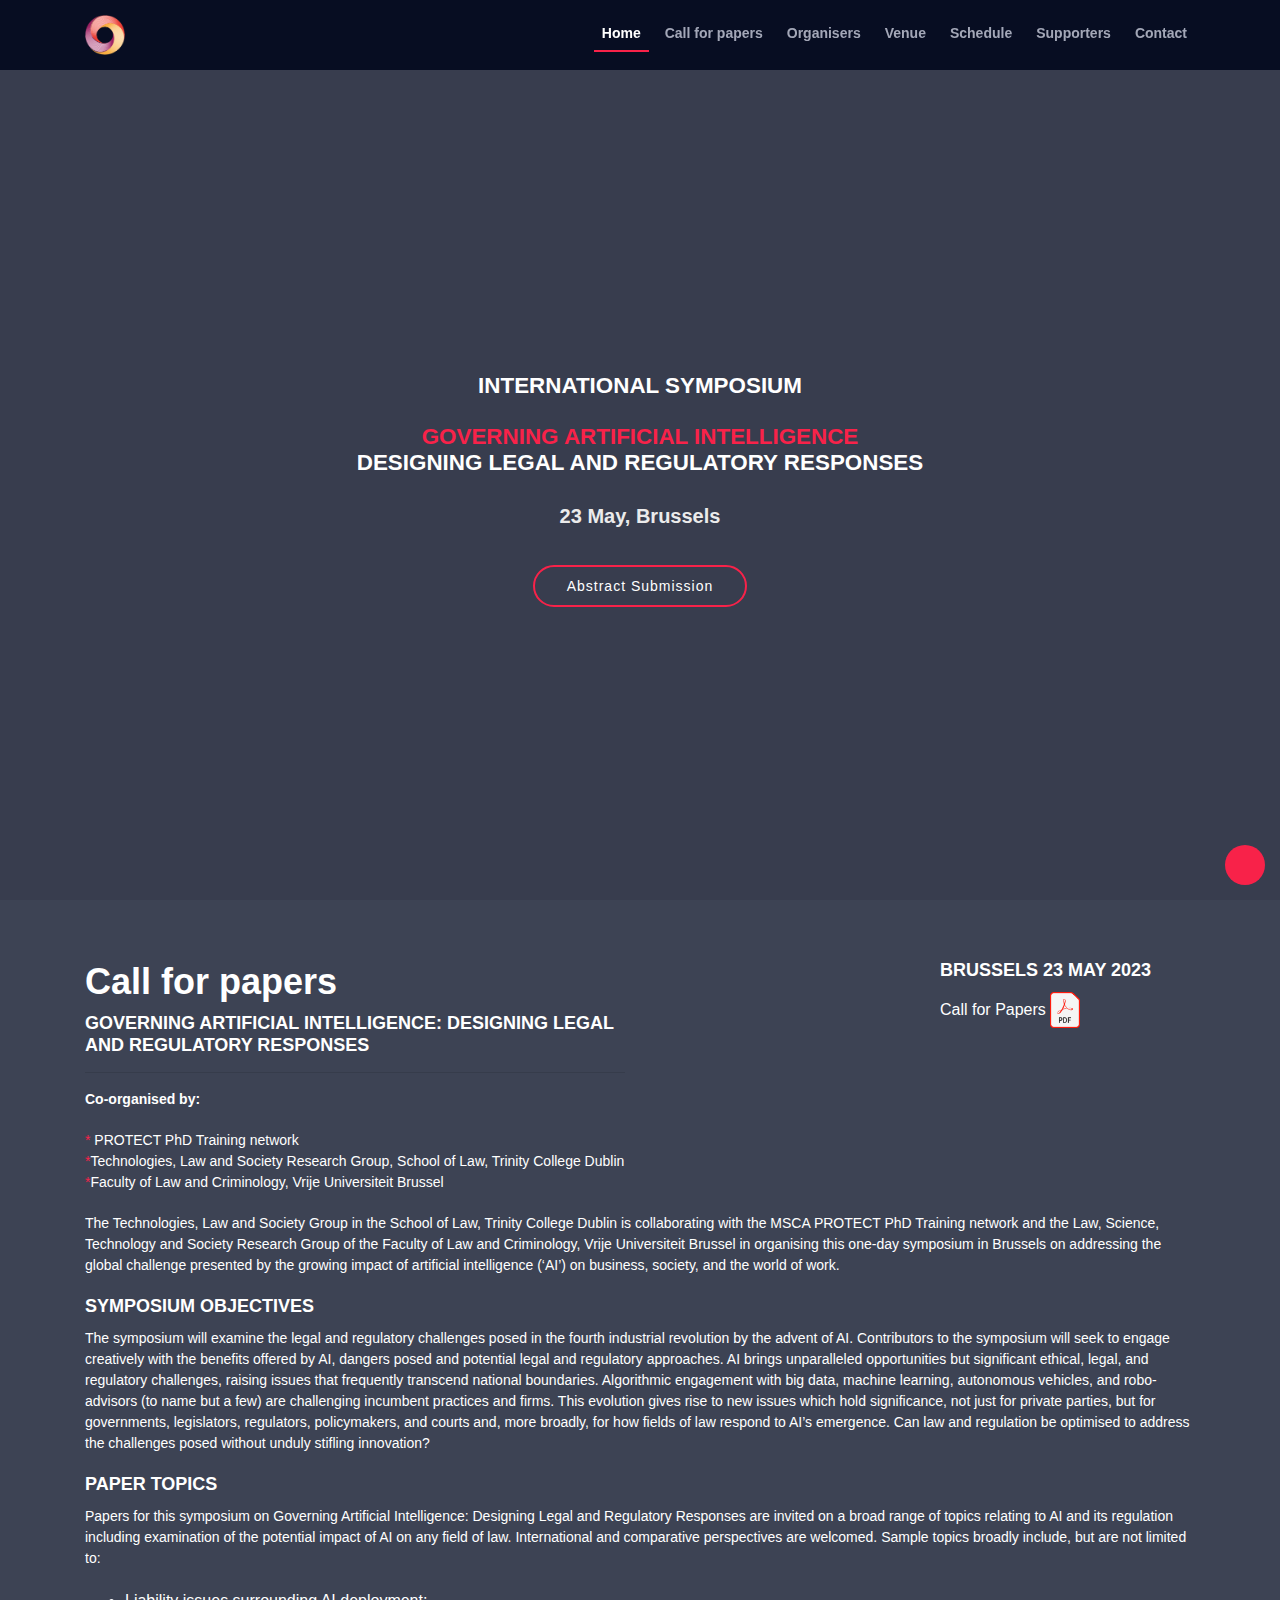
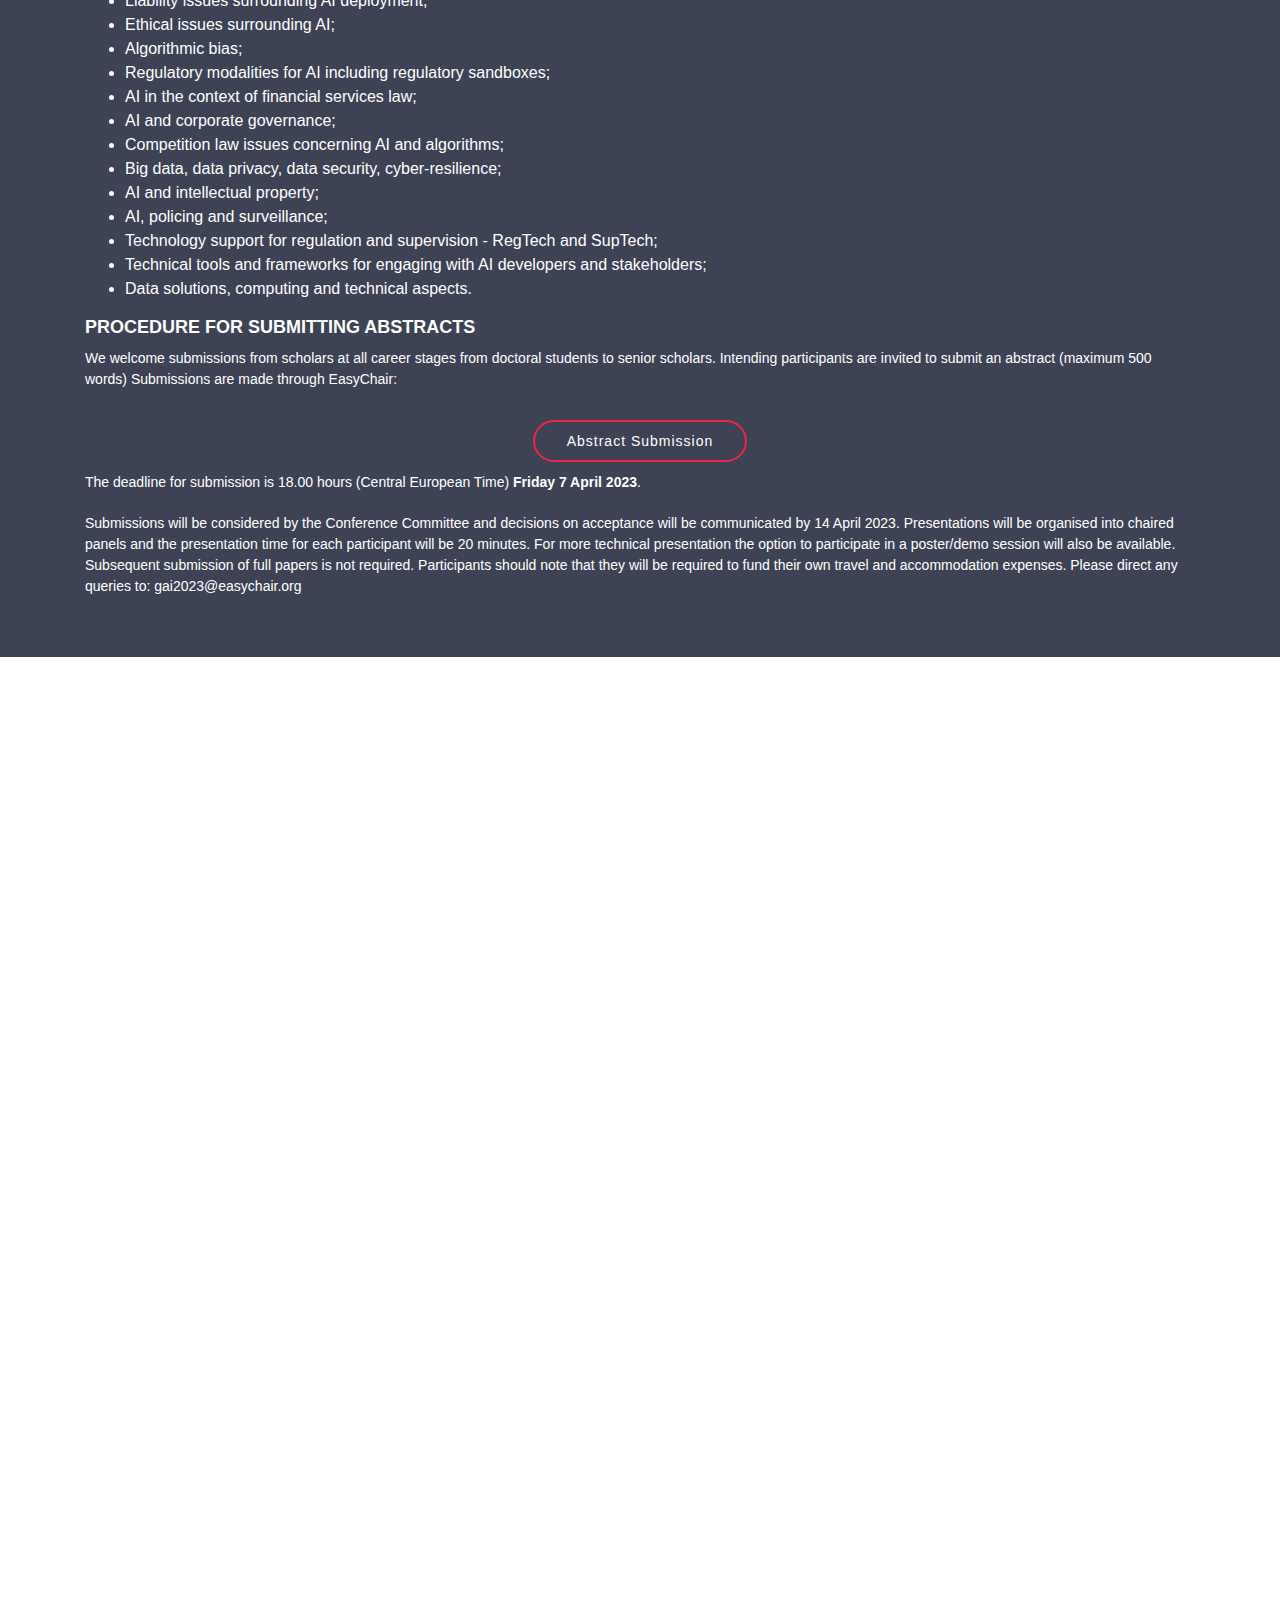
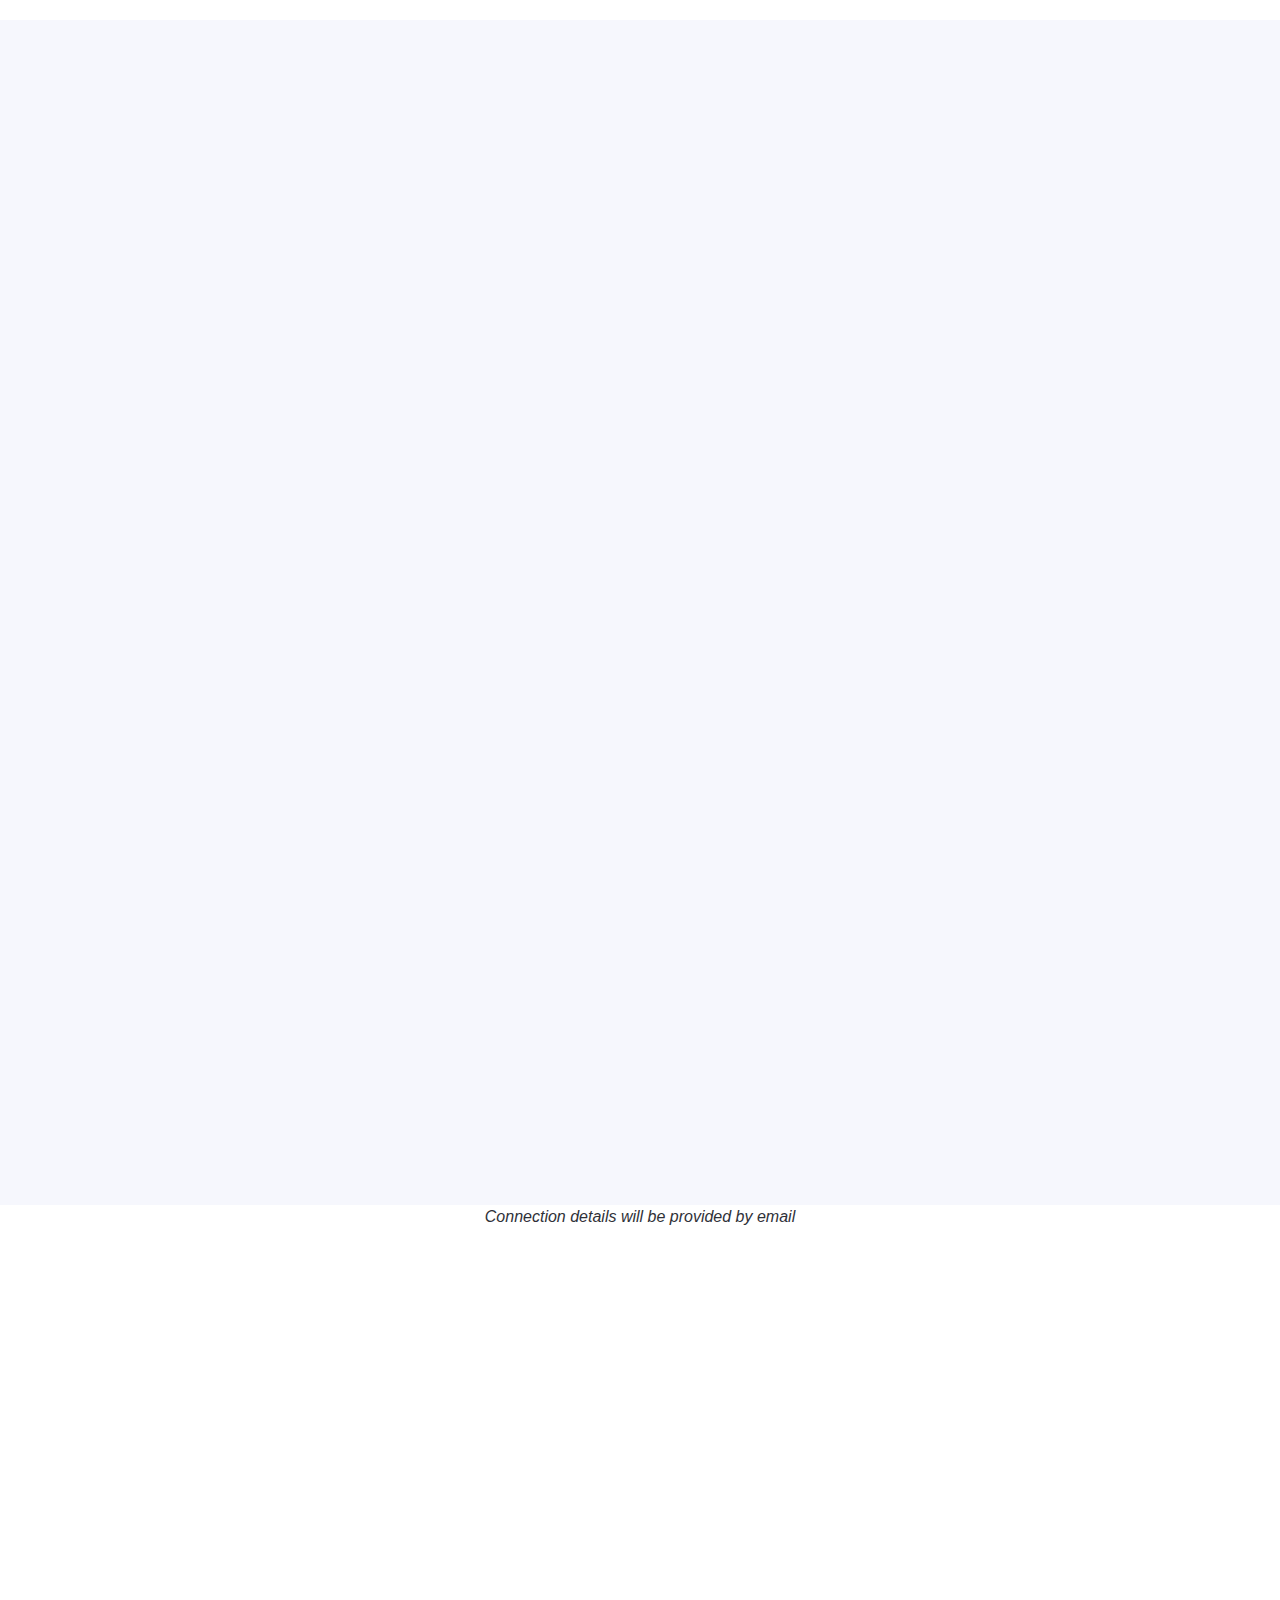
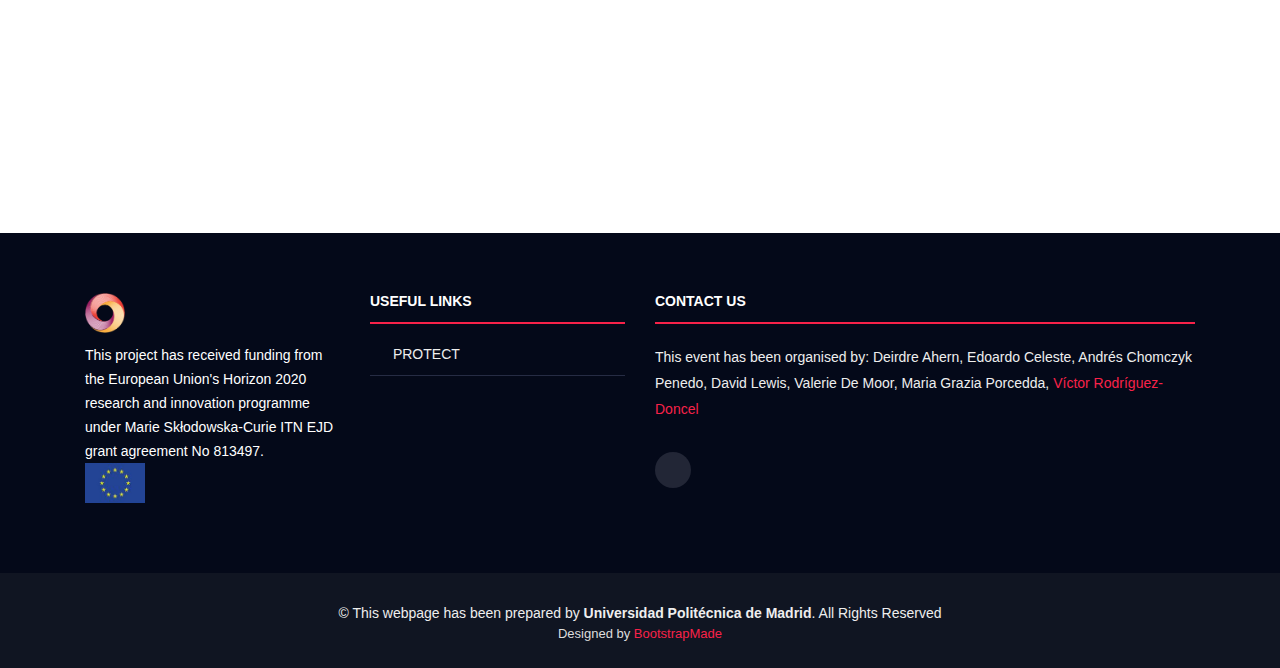
==== index.html @ 0881223f "asdf" ====
<!DOCTYPE html>
<html lang="en"><head><meta http-equiv="Content-Type" content="text/html; charset=UTF-8">
  
  <meta name="robots" content="noindex">
  <title>PROTECT Symposium 2023</title>
  <meta content="width=device-width, initial-scale=1.0" name="viewport">
  <meta content="PROTECT Annual Symposium 2023" name="keywords">
  <meta content="UPM Víctor Rodríguez Doncel" name="author">

  <!-- Favicons -->
  <link href="favicon.png" rel="icon">

  <!-- Google Fonts -->
  <link href="./files/css" rel="stylesheet">

  <!-- Bootstrap CSS File -->
  <link href="./files/bootstrap.min.css" rel="stylesheet">

  <!-- Libraries CSS Files -->
  <link href="./files/font-awesome.min.css" rel="stylesheet">
  <link href="./files/animate.min.css" rel="stylesheet">
  <link href="./files/venobox.css" rel="stylesheet">
  <link href="./files/owl.carousel.min.css" rel="stylesheet">

  <!-- Main Stylesheet File -->
  <link href="./files/style.css" rel="stylesheet">

  <!-- =======================================================
    Theme Name: TheEvent
    Theme URL: https://bootstrapmade.com/theevent-conference-event-bootstrap-template/
    Author: BootstrapMade.com
    License: https://bootstrapmade.com/license/
  ======================================================= -->
</head>

<body><button type="button" id="mobile-nav-toggle"><i class="fa fa-bars"></i></button>

  <!--==========================
    Header
  ============================-->
  <header id="header" class="header-scrolled">
    <div class="container">

      <div id="logo" class="pull-left">
        <!-- Uncomment below if you prefer to use a text logo -->
        <!-- <h1><a href="#main">C<span>o</span>nf</a></h1>-->
        <a href="#intro" class="scrollto"><img src="./files/logo.png" alt="" title=""></a>
      </div>

      <nav id="nav-menu-container">
        <ul class="nav-menu sf-js-enabled sf-arrows" style="touch-action: pan-y;">
          <li class="menu-active"><a href="https://rioe.oeg.fi.upm.es/conference/#intro">Home</a></li>
          <li><a href="#about">Call for papers</a></li>
          <li><a href="#speakers">Organisers</a></li>
          <!--<li><a href="#students">PhD Candidates</a></li>-->
          <li><a href="#venue">Venue</a></li>
          <li><a href="#schedule">Schedule</a></li>
          <!--
          <li><a href="#venue">Venue</a></li>
          <li><a href="#hotels">Hotels</a></li>
          <li><a href="#gallery">Gallery</a></li> -->
      <!--    <li><a href="#organizers">Organizers</a></li> --> 
          <li><a href="#supporters">Supporters</a></li>
          <li><a href="#contact">Contact</a></li>
<!--          <li class="buy-tickets"><a href="https://forms.gle/4ueevfvL2r4d9xjN8">Registration</a></li> -->
        </ul>
      </nav><!-- #nav-menu-container -->
    </div>
  </header><!-- #header -->

  <!--==========================
    Intro Section
  ============================-->
  <section id="intro">
    <div class="intro-container wow fadeIn" style="visibility: visible; animation-name: fadeIn;">
      <h1 class="mb-4 pb-0" style="font-size:140%">International Symposium </h1>
      <h1 class="mb-4 pb-0" style="font-size:140%"><span>Governing Artificial Intelligence</span><br>Designing Legal and Regulatory Responses</h1>

      <p class="mb-4 pb-0">23 May, Brussels</p> 
<!--      <a href="https://www.youtube.com/watch?v=ofcgjeELS0M" class="venobox play-btn mb-4" data-vbtype="video"
        data-autoplay="true"></a> -->
      <a href="https://easychair.org/conferences/?conf=gai2023" class="about-btn scrollto">Abstract Submission</a>
    </div>
  </section>

  <main id="main">

    <!--==========================
      About Section
    ============================-->
    <section id="about">
      <div class="container">
        <div class="row">
          <div class="col-lg-6">
            <h2>Call for papers</h2>
            <h3>Governing Artificial Intelligence: Designing Legal and Regulatory Responses</h3>
            <hr/>
          </div>
          <div class="col-lg-3">
          </div>

          <div class="col-lg-3">
            <h3>Brussels 23 May 2023</h3>
            Call for Papers
            <a href="files/cfp.pdf"><img src="files/pdf.png" width=30px></a>
          </div>

          <div class="col-lg-12">
            <p><b>Co-organised by:</b></p>
            <p><a href="https://protect-network.eu/">*</a> PROTECT PhD Training network
              <br/>
            <a href="https://www.tcd.ie/law/research/technologies-law-and-society.php">*</a>Technologies, Law and Society Research Group, School of Law, Trinity College Dublin 
             <br/>             
            <a href="https://lsts.research.vub.be/">*</a>Faculty of Law and Criminology, Vrije Universiteit Brussel</p>
          </div>


          <div class="col-lg-12">
            <p>The Technologies, Law and Society Group in the School of Law, Trinity College Dublin is collaborating with the MSCA PROTECT PhD Training network and the Law, Science, Technology and Society Research Group of the Faculty of Law and Criminology, Vrije Universiteit Brussel in organising this one-day symposium in Brussels on addressing the global challenge presented by the growing impact of artificial intelligence (‘AI’) on business, society, and the world of work.
              <h3>Symposium Objectives </h3>
              <p>The symposium will examine the legal and regulatory challenges posed in the fourth industrial revolution by the advent of AI. Contributors to the symposium will seek to engage creatively with the benefits offered by AI, dangers posed and potential legal and regulatory approaches. AI brings unparalleled opportunities but significant ethical, legal, and regulatory challenges, raising issues that frequently transcend national boundaries. Algorithmic engagement with big data, machine learning, autonomous vehicles, and robo-advisors (to name but a few) are challenging incumbent practices and firms. This evolution gives rise to new issues which hold significance, not just for private parties, but for governments, legislators, regulators, policymakers, and courts and, more broadly, for how fields of law respond to AI’s emergence. Can law and regulation be optimised to address the challenges posed without unduly stifling innovation? </p>
              <h3>Paper Topics</h3>
              <p>
Papers for this symposium on Governing Artificial Intelligence: Designing Legal and Regulatory Responses are invited on a broad range of topics relating to AI and its regulation including examination of the potential impact of AI on any field of law. International and comparative perspectives are welcomed. Sample topics broadly include, but are not limited to:</p>
<ul>
  <li> Liability issues surrounding AI deployment;</li>
  <li> Ethical issues surrounding AI;</li>
  <li> Algorithmic bias;</li>
  <li> Regulatory modalities for AI including regulatory sandboxes;</li>
  <li> AI in the context of financial services law;</li>
  <li> AI and corporate governance;</li>
  <li> Competition law issues concerning AI and algorithms;</li>
  <li> Big data, data privacy, data security, cyber-resilience;</li>
  <li> AI and intellectual property;</li>
  <li> AI, policing and surveillance;</li>
  <li> Technology support for regulation and supervision - RegTech and SupTech;</li>
  <li> Technical tools and frameworks for engaging with AI developers and stakeholders;</li>
  <li> Data solutions, computing and technical aspects.</li>
</ul>

<h3>Procedure for submitting abstracts</h3>
<p>We welcome submissions from scholars at all career stages from doctoral students to senior scholars. Intending participants are invited to submit an abstract (maximum 500 words) Submissions are made through EasyChair:</p>



      <center><a href="https://easychair.org/conferences/?conf=gai2023" class="about-btn scrollto">Abstract Submission</a></center>

 
<p>The deadline for submission is 18.00 hours (Central European Time) <b>Friday 7 April 2023</b>.</p>

<p>Submissions will be considered by the Conference Committee and decisions on acceptance will be communicated by 14 April 2023. Presentations will be organised into chaired panels and the presentation time for each participant will be 20 minutes. For more technical presentation the option to participate in a poster/demo session will also be available. Subsequent submission of full papers is not required. Participants should note that they will be required to fund their own travel and accommodation expenses. Please direct any queries to: gai2023@easychair.org</p>


          </div>
        </div>
      </div>
    </section>

    <!--==========================
      Speakers Section
    ============================-->
    
    <section id="speakers" class="wow fadeInUp" style="visibility: hidden; animation-name: fadeInUp;">
      <div class="container">
        <div class="section-header">
          <h2>Organisers</h2>
          <p>Organisers</p>
        </div>

<h3>About the Technologies, Law and Society Research Group</h3>
Founded in 1740, Trinity College Dublin’s School of Law, is one of the leading Law Schools in Europe. The Technologies, Law and Society Research Group (‘TLS’) at the School of Law brings together PhD, postdoctoral fellows, academic researchers and visiting researchers in the School of Law working on issues at the intersection of law and technology. This includes research in the areas of information technology law, intellectual property law, health and medical law, bioethics, data protection, privacy, and security of information. TLS is also interested in the appropriate regulation of new, emerging, and disruptive technologies (including FinTech, direct-to-consumer genetic tests, wearable technology, Internet of Things, reproductive technologies and AI) as well as the ethical and liability issues raised by particular technologies and their societal impact. On 3 June 2022 the TLS led by Professor Deirdre Ahern ran a very successful symposium on Governing Artificial Intelligence at Trinity College Dublin that has inspired this scaled-up symposium.

<h3>About the PROTECT PhD Training Network</h3>
We are a unique multidisciplinary, cross academic-industry and international European Training Network (ETN), funded under the EU’s Marie Skłodowska-Curie Actions to train a new generation of Early Stage Researchers (ESRs) as PhD graduates.  The network investigates methods to protect of rights and interests of individuals impacted by the continuous large-scale analysis of personal data, while still enabling the economy and society to benefit from rapid innovation in digital applications that use this data and thereby underpin the Digital Single Market. ESRs will receive training to enable them to integrate and apply arguments, analyses and tools from across the fields of law, technology ethics and knowledge engineering, so that they can excel in research and data science careers within digital services industry and public policy sectors too address problems of data protection, data ethics and data governance. The ESRs receive a strongly multidisciplinary training programme, bringing together world-class researcher in Data Protection Law, Technology Ethics and Knowledge Engineering.

<h3>About the Law, Science, Technology and Society Research Group</h3>
Since its creation in 2003, the interdisciplinary Research Group on Law, Science, Technology & Society (LSTS) has focused upon the articulations of law, science, technology, ethics and society, taking technological developments and their consequences as a starting point.  Although LSTS’s core expertise is legal, it also has a strong track record in legal theory, philosophy (of law, of sciences and of technology) and it notably engages in criminological (surveillance and security), science and society studies (STS). LSTS’s challenges include studying and (re)thinking the constitutive and legal framework of democracies in relation to contemporary scientific and technological developments that seem to confront individuals with irreversible decision-making processes with a major impact on their lives. LSTS nurtures a bottom-up interdisciplinary approach, whereby disciplinary scientific (legal, criminological, sociological, technological, etc.) practices and research meet, seek mutual interest and understanding, and build up articulations that remain respectful of the different constraints of the disciplines involved, their own way of constructing questions and issues and their mutual impacts.



<!--
        <div class="row">
          <div class="col-lg-4 col-md-6">
            <div class="speaker">
              <img src="./files/louis.jpg" alt="Speaker 1" class="img-fluid">
              <div class="details">
                <h3><a href="https://www.linkedin.com/in/louis-de-koker-4175672/s.html">Louis de Koker</a></h3>
                <p>Professor of Law, La Trobe Law School</p>
                <div class="social">
                  <a href="https://rioe.oeg.fi.upm.es/conference/"><i class="fa fa-twitter"></i></a>
                  <a href="https://scholars.latrobe.edu.au/ldekoker"><i class="fa fa-home"></i></a>
                </div>
              </div>
            </div>
          </div>
          <div class="col-lg-4 col-md-6">
            <div class="speaker">
              <img src="./files/michele.jpg" alt="Speaker 2" class="img-fluid">
              <div class="details">
                <h3><a href="https://www.linkedin.com/in/mich%C3%A8le-finck-1081b995/">Michèle Finck</a></h3>
                <p>Senior Research Fellow, Max Planck Institute for Innovation and Competition</p>
                <div class="social">
                  <a href="https://twitter.com/finck_m?lang=en"><i class="fa fa-twitter"></i></a>
                  <a href="https://www.ip.mpg.de/en/persons/finck-michele.html"><i class="fa fa-home"></i></a>
                  <a href="https://www.linkedin.com/in/mich%C3%A8le-finck-1081b995/"><i class="fa fa-linkedin"></i></a>
                </div>
              </div>
            </div>
          </div>
          <div class="col-lg-4 col-md-6">
            <div class="speaker">
              <img src="./files/nello.jpg" alt="Speaker 3" class="img-fluid">
              <div class="details">
                <h3><a href="https://en.wikipedia.org/wiki/Nello_Cristianini">Nello Cristianini</a></h3>
                <p>Professor of Artificial Intelligence at the University of Bristol</p>
                <div class="social">
                  <a href="https://en.wikipedia.org/wiki/Nello_Cristianini"><i class="fa fa-home"></i></a>
                </div>
              </div>
            </div>
          </div>
          <div class="col-lg-4 col-md-6">
            <div class="speaker">
              <img src="./files/burkhard.jpg" alt="Speaker 4" class="img-fluid">
              <div class="details">
                <h3><a href="https://www.law.ed.ac.uk/people/professor-burkhard-schafer">Burkhard Schafer</a></h3>
                <p>Professor of computational legal theory at University of Edinburgh</p>
                <div class="social">
                  <a href="https://www.law.ed.ac.uk/people/professor-burkhard-schafer"><i class="fa fa-home"></i></a>
                  <a href="https://www.linkedin.com/in/burkhard-schafer-929b131/?originalSubdomain=uk"><i class="fa fa-linkedin"></i></a>
                </div>
              </div>
            </div>
          </div>
          <div class="col-lg-4 col-md-6">
            <div class="speaker">
              <img src="./files/ana.jpg" alt="Speaker 5" class="img-fluid">
              <div class="details">
                <h3><a href="https://www.linkedin.com/in/ana-garcia-robles-9750641/">Ana García Robles</a></h3>
                <p>Secretary General at BDVA - Big Data Value Association</p>
                <div class="social">
                  <a href="https://www.linkedin.com/in/ana-garcia-robles-9750641/"><i class="fa fa-linkedin"></i></a>
                </div>
              </div>
            </div>
          </div>
          <div class="col-lg-4 col-md-6">
            <div class="speaker">
              <img src="./files/marcello.jpg" alt="Speaker 6" class="img-fluid">
              <div class="details">
                <h3><a href="https://www.linkedin.com/in/marcello-ienca-794b2575/">Marcello Ienca</a></h3>
                <p>Senior Research Fellow at the Department of Health Sciences and Technology - ETH Zürich</p>
                <div class="social">
                  <a href="https://twitter.com/marcelloienca?lang=en"><i class="fa fa-twitter"></i></a>
                  <a href="https://www.linkedin.com/in/marcello-ienca-794b2575/"><i class="fa fa-linkedin"></i></a>
                </div>
              </div>
            </div>
          </div>

          <div class="col-lg-4 col-md-6">
            <div class="speaker">
              <img src="./files/guido.jpg" alt="Speaker 6" class="img-fluid">
              <div class="details">
                <h3><a href="https://www.linkedin.com/in/guido-boella-1962789/">Guido Boella</a></h3>
                <p>Director of Computer Science Department of University of Torino</p>
                <div class="social">
                  <a href="http://www.di.unito.it/do/docenti.pl/Show?_id=gboella#mainContent"><i class="fa fa-home"></i></a>
                  <a href="https://www.linkedin.com/in/guido-boella-1962789/"><i class="fa fa-linkedin"></i></a>
                </div>
              </div>
            </div>
          </div> 
          <div class="col-lg-4 col-md-6">
            <div class="speaker">
              <img src="./files/giovanni.jpg" alt="Speaker 6" class="img-fluid">
              <div class="details">
                <h3><a href="https://www.linkedin.com/in/giovanni-comande-0597ba1b/">Giovanni Comandè</a></h3>
                <p>Prof. Dr. Avv Esq. at Scuola Superiore Sant'Anna</p>
                <div class="social">
                  <a href="https://www.santannapisa.it/en/giovanni-comande"><i class="fa fa-home"></i></a>
                  <a href="https://www.linkedin.com/in/giovanni-comande-0597ba1b/"><i class="fa fa-linkedin"></i></a>
                </div>
              </div>
            </div>
          </div> 
          <div class="col-lg-4 col-md-6">
            <div class="speaker">
              <img src="./files/norberto.jpg" alt="Speaker 6" class="img-fluid">
              <div class="details">
                <h3><a href="https://www.linkedin.com/in/norbertoandrade/">Norberto Andrade</a></h3>
                <p>Global Policy Lead for Digital and AI Ethics at Facebook</p>
                <div class="social">
                  <a href="https://twitter.com/norbertoandrad"><i class="fa fa-twitter"></i></a>
                  <a href="https://www.linkedin.com/in/norbertoandrade/"><i class="fa fa-linkedin"></i></a>
                </div>
              </div>
            </div>
          </div> 

          <div class="col-lg-4 col-md-6">
            <div class="speaker">
              <img src="./files/francesca.jpg" alt="Speaker 6" class="img-fluid">
              <div class="details">
                <h3><a href="https://it.wikipedia.org/wiki/Francesca_Rossi_(scienziata)">Francesca Rossi</a></h3>
                <p>IBM</p>
                <div class="social">
                  <a href="https://it.wikipedia.org/wiki/Francesca_Rossi_(scienziata)"><i class="fa fa-home"></i></a>
                </div>
              </div>
            </div>
          </div> 
		  
          <div class="col-lg-4 col-md-6">
            <div class="speaker">
              <img src="./files/gabriele.jpg" alt="Speaker 6" class="img-fluid">
              <div class="details">
                <h3><a href="https://www.linkedin.com/in/gabriele-mazzini-2baa948/?originalSubdomain=be">Gabriele Mazzini</a></h3>
                <p>DG-CNECT Legal and Policy Officer, co-drafter of the Artificial Intelligence Act proposal</p>
                <div class="social">
                  <a href="https://www.linkedin.com/in/gabriele-mazzini-2baa948/?originalSubdomain=be"><i class="fa fa-linkedin"></i></a>
                </div>
              </div>
            </div>
          </div> 
            <div class="col-lg-4 col-md-6">
            <div class="speaker">
              <img src="./files/josemanuel.jpg" alt="Speaker 6" class="img-fluid">
              <div class="details">
                <h3><a href="https://www.bde.es/investigador/en/menu/people/research_staff_a/Marques_Sevillano__Jose_Manuel.html">José Manuel Marqués Sevillano</a></h3>
                <p>Banco de España </p>
                <div class="social">
                  <a href="https://www.bde.es/investigador/en/menu/people/research_staff_a/Marques_Sevillano__Jose_Manuel.html"><i class="fa fa-home"></i></a>
                </div>
              </div>
            </div>
          </div>    

          <div class="col-lg-4 col-md-6">
            <div class="speaker">
              <img src="./files/silvio.jpg" alt="Speaker 6" class="img-fluid">
              <div class="details">
                <h3><a href="https://www.linkedin.com/in/silvio-micali-26bb37152/">Silvio Micali </a></h3>
                <p>Founder of Algorand and Ford Professor of Engineering at MIT</p>
                <div class="social">
                  <a href="https://en.wikipedia.org/wiki/Silvio_Micali"><i class="fa fa-home"></i></a>
                  <a href="https://www.linkedin.com/in/silvio-micali-26bb37152/"><i class="fa fa-linkedin"></i></a>
                </div>
              </div>
            </div>
          </div> 

            <div class="col-lg-4 col-md-6">
            <div class="speaker">
              <img src="./files/thanasis.jpg" alt="Speaker 6" class="img-fluid">
              <div class="details">
                <h3><a href="http://stecon.cs.aueb.gr/people/senior-researchers-and-project-managers/thanasis-papaioannou/">Thanasis G. Papaioannou</a></h3>
                <p>PI &amp; Lecturer, Dept. of Informatics, Athens University of Economics and Business (AUEB)</p>
                <div class="social">
                  <a href="http://stecon.cs.aueb.gr/people/senior-researchers-and-project-managers/thanasis-papaioannou/"><i class="fa fa-home"></i></a>
                </div>
              </div>
            </div>
          </div>  

            <div class="col-lg-4 col-md-6">
            <div class="speaker">
              <img src="./files/eder.jpg" alt="Speaker 6" class="img-fluid">
              <div class="details">
                <h3><a href="https://www.linkedin.com/in/stefan-eder-a3a3533b/?originalSubdomain=at">Stefan Eder</a></h3>
                <p>Benn-Ibler Rechtsanwälte GmbH, Universität Wien</p>
                <div class="social">
                  <a href="https://www.linkedin.com/in/stefan-eder-a3a3533b/?originalSubdomain=at"><i class="fa fa-home"></i></a>
                </div>
              </div>
            </div>
          </div>  

        </div>

-->
<!--
        <div class="row">

            <div class="col-lg-4 col-md-6">
            <div class="speaker">
              <img src="./files/andres.jpg" alt="Speaker 6" class="img-fluid">
              <div class="details">
                <h3>Andrés Chomczyk</h3>
                <p><span style="font-weight: bold; color:red;">Organizer</span> Vrije Universiteit Brussel</p>
                <div class="social">
             <a href="https://www.unibo.it/sitoweb/monica.palmirani/en"><i class="fa fa-home"></i></a>
                  <a href="https://twitter.com/MonicaPalmirani"><i class="fa fa-twitter"></i></a> 
                </div>
              </div>
            </div>
          </div>   -->  
<!--
            <div class="col-lg-4 col-md-6">
            <div class="speaker">
              <img src="./files/gorriz.jpg" alt="Speaker 6" class="img-fluid">
              <div class="details">
                <h3><a href="https://rioe.oeg.fi.upm.es/conference/">Carles Górriz</a></h3>
                <p><span style="font-weight: bold; color:red;">Organizer</span> Universitat Autónoma de Barcelona</p>
                <div class="social">
                  <a href="https://www.linkedin.com/in/carles-g%C3%B3rriz-l%C3%B3pez-7434543a/?originalSubdomain=es"><i class="fa fa-linkedin"></i></a>
                </div>
              </div>
            </div>
          </div>    
            <div class="col-lg-4 col-md-6">
            <div class="speaker">
              <img src="./files/rodriguez.jpg" alt="Speaker 6" class="img-fluid">
              <div class="details">
                <h3><a href="http://cosasbuenas.es/">Víctor Rodríguez-Doncel</a></h3>
                <p><span style="font-weight: bold; color:red;">Organizer</span> Universidad Politécnica de Madrid</p>
                <div class="social">
                  <a href="http://cosasbuenas.es/"><i class="fa fa-home"></i></a>
                  <a href="https://twitter.com/vroddon"><i class="fa fa-twitter"></i></a>
                </div>
              </div>
            </div>
          </div> -->             


        </div>
      </div>

    </section>

<!--
    <section id="students" class="wow fadeInUp" style="visibility: visible; animation-name: fadeInUp;">
      <div class="container">
        <div class="section-header">
          <h2>Researchers</h2>
          <p>PhD Candidates</p>
        </div>


        <table>
          <tbody>
       <tr>
          <td width="500">
            <img src="./files/beatriz.jpg" align="left" width="150" style="margin:10px">
            <b><a href="https://besteves4.github.io/">Beatriz Esteves</a></b><br>
            Digital Representation of Consent Forms and Privacy Terms 
          </td>
          <td width="500">
            <img src="./files/karen.jpg" align="left" width="150" style="margin:10px">
            <b><a href="https://rioe.oeg.fi.upm.es/conference/">Karen Vázquez</a></b><br>
             Concept/Term annotation of privacy and ethics assessments. 
          </td>
        </tr>        
       <tr>
          <td width="500">
            <img src="./files/andres.jpg" align="left" width="150" style="margin:10px">
            <b><a href="https://protect-network.eu/people/andres-chomczyk-esr3/">Andrés Chomczyk</a></b><br>
              Compliant and understandable privacy policy noticies in the fintech industry 
          </td>
          <td width="500">
            <img src="./files/delaram.jpg" align="left" width="150" style="margin:10px">
            <b><a href="https://protect-network.eu/people/delaram-golpayegani-esr-4/">Delaram Golpayegani</a></b><br>
               Risk of artificial intelligence systems
          </td>
        </tr>         
       <tr>
          <td width="500">
            <img src="./files/haleh.jpg" align="left" width="150" style="margin:10px">
            <b><a href="https://protect-network.eu/people/haleh-asgarinia-esr-5/">Haleh Asgarinia</a></b><br>
             Ethical assessment of proposed standard form policies against shifting user expectations
          </td>
          <td width="500"> 
            <img src="./files/leon.jpg" align="left" width="150" style="margin:10px">
            <b><a href="https://protect-network.eu/people/leon-rossmaier-esr-6/">Leon Rossmaier</a></b><br>
             Ethics of Personal Data from Online Mobile, Wearable and Social Media Applications 
          </td>
        </tr>         

       <tr>
          <td width="500">
            <img src="./files/jana.jpg" align="left" width="150" style="margin:10px">
            <b><a href="https://protect-network.eu/people/jana-misic-esr-14/">Jana Misic</a></b><br>
             Interactions of algorithmic decision-making in the public sector with shared public values and visions of a future digital society
          </td>
          <td width="500">
            <img src="./files/michal.jpg" align="left" width="150" style="margin:10px">
            <b><a href="https://protect-network.eu/people/michal-wieczorek-esr-11/">Michał Wieczorek</a></b><br>
             Ethical aspects of self-tracking technologies
          </td>
        </tr>         
      </tbody>
    </table>
  </div>
</section>
-->

    <section id="venue" class="section-with-bg">
      <div class="container wow fadeInUp" style="visibility: visible; animation-name: fadeInUp;">
        <div class="section-header">
          <h2>Event Venue</h2>
        </div>

<h3>Symposium Venue</h3>
The symposium will take place at Vrije Universiteit Brussel (VUB)’s Etterbeek campus, in the U-Residence, located in Generaal Jacqueslaan 271, 1050 Elsene, Brussels. <br/>
The building is right next to VUB entrance No. 9 (Ingang 9; map to the VUB campus)<br/>
<h3>Getting there:</h3>
<ol><li>1.  From Zaventem airport:
a.  There is a regular train connection between Zaventem airport (Brussels main airport) and Etterbeek station (direction Charleroi Central, every 30 minutes) that allows you to reach the campus directly from the airport, followed by a short walk. When exiting the Etterbeek train station, turn right and follow the shared path for pedestrians and bicycles for 100 metres approx. 
b.  Alternatively, there are also regular trains that end up or go through the three main train stations in Brussels (Bruxelles-Midi/Brussel-Zuid; Bruxelles-Central/Brussel-Centraal; Bruxelles-Nord/Brussel-Noord) from Zaventem airport. In this case, you should go to Bruxelles-Central/Brussel-Centraal and take metro line 1 (direction Stockel/Stokkel) to Montgomery station and there change to tram lines 7 or 25 (see below). </li>

<li>2.  From Charleroi airport:
a.  Please note that some budget airlines land in Charleroi airport (labelled as Brussels South Charleroi airport); the airport is not in Brussels and, in fact, is located quite far from the city. Nevertheless, if your flight lands here, there are different alternatives to reach VUB campus. The best option is taking a Flibco shuttle (departures every 20 minutes). The Flibco shuttle takes you to Bruxelles-Midi/Brussel-Zuid station and, from there, you can take tram line 3 (direction Churchill) and then change (in stop Vanderkindere) to tram line 7 (direction Heysel) (see below for more information).</li>
<li>
3.  From Bruxelles-Midi/Brussel-Midi train station:
a.  Most international trains arrive to Bruxelles-Midi/Brussel-Midi station, from which you can take two trams to arrive at the campus. In this case, take tram line 3 (direction Churchill) and then change to tram line 7 (direction Heysel) (see below for more information).
b.  Some international trains, particularly those from the Netherlands, also pass through Bruxelles-Central/Brussel-Centraal; in that case, you can go there and take metro line 1 (direction Stockel/Stokkel) to Montgomery station and change to tram lines 7 or 25 (see below).</li>
<li>
4.  From Brussels (city):
a.  If you have already in Brussels before the conference, there are some options that, depending where you are located, can take you to the VUB campus.
b.  The Etterbeek campus can be reached using the tram lines 7 and 25 (stop VUB), which leaves you across the U-Residence; the direction will depend on where you take it.
c.  Also, it is possible to arrive using bus lines 34 (stop Arsenal) and 95 (stop Etterbeek Gare); the direction will depend on where you take it.
For further information regarding how to get to the campus, you can consult the following link.
</li>
</ol>
</div>
</section>

    <!--==========================
      Schedule Section
    ============================-->
    
    <section id="schedule" class="section-with-bg">
      <div class="container wow fadeInUp" style="visibility: visible; animation-name: fadeInUp;">
        <div class="section-header">
          <h2>Event Schedule</h2>
          <p>Schedule coming soon!</p>
        </div>
<!--
        <ul class="nav nav-tabs" role="tablist">
          <li class="nav-item">
            <a class="nav-link active" href="https://rioe.oeg.fi.upm.es/conference/#day-1" role="tab" data-toggle="tab">Day 1</a>
          </li>
          <li class="nav-item">
            <a class="nav-link" href="https://rioe.oeg.fi.upm.es/conference/#day-2" role="tab" data-toggle="tab">Day 2</a>
          </li>
        </ul>

        <h3 class="sub-heading">Cornerstones about Advanced Research in Law, Science and Technology.</h3>

        <div class="tab-content row justify-content-center">

          <div role="tabpanel" class="col-lg-9 tab-pane fade show active" id="day-1">

            <div class="row schedule-item">
              <div class="col-md-2"><time>09:00</time></div>
              <div class="col-md-10">
                <h4>Opening Welcome</h4>
                <ul>
                  <li>Monica Palmirani, University of Bologna</li>
                  <li>Carles Górriz, Universitat Autònoma de Barcelona</li>
                  <li>Víctor Rodríguez-Doncel, Universidad Politécnica de Madrid.</li>
                  </ul>
					<p>Opening Talk
					<span>Gabriele Mazzini</span>, DG-CNECT Legal and Policy Officer, co-drafter of the
					Artificial Intelligence Act proposal (30 minutes).  
          <br><b>Introduction to the Artificial Intelligence Act proposal</b></p>
              </div>
            </div>

            <div class="row schedule-item">
              <div class="col-md-2"><time>09:45 - 11:15</time></div>
              <div class="col-md-10">
                <div class="speaker">
                  <img src="./files/carles.jpg">
                </div>
                <h4>Session 1 <span>The Internet of Money. Fintech and cryptocurrencies. </span></h4>
                <p>Chair and Discussant: <span>Carles Górriz</span>, Universitat Autònoma de Barcelona.</p>
                <hr>
                <ul>
                  <li><b>Regulatory jurisdiction over Virtual Asset Service Providers</b> Louis de Koker, La Trobe University</li>
                  <li><b>The Impact of the Data Governance Act on Decentralised Data Ecosystems</b>, Michèle Finck, Max-Planck Institute</li>
                  <li><b>CBDC and Cryptocurrencies: a changing landscape on payments systems</b>, José Manuel Marques Sevillano, Banco de España </li>
                </ul>
                Round table
              </div>
            </div>

            <div class="row schedule-item">
              <div class="col-md-2"><time>11:30 - 13:00</time></div>
              <div class="col-md-10">
                <div class="speaker">
                  <img src="./files/victor.jpg">
                </div>
                <h4>Session 2. <span>The Internet of Data and Internet of Things. Big Data and Data Society.</span></h4>
                <p>Chair and Discussant: Víctor Rodríguez-Doncel, UPM</p>
                  <hr>
                  <ul>
                    <li><b>The interface between AI and the social sciences</b>, Nello Cristianini, University of Bristol </li>
                    <li><b>The law and ethics of  Trustworthy AI</b>, Burkhard Schafer, University of Edinburgh</li>
                    <li><b>Digital transformation enabled by Data and AI </b>, Ana García Robles, BDVA</li>
                  </ul>
              </div>
            </div>

            <div class="row schedule-item">
              <div class="col-md-2"><time>14:00 - 15:30</time></div>
              <div class="col-md-10">
                <div class="speaker">
                  <img src="./files/monica2.jpg">
                </div>
                <h4>Session 3. <span>The Internet of Healthcare. Human Rights, Ethics and Emerging Technologies.</span></h4>
                <p>Chair and Discussant: Monica Palmirani, Università di Bologna</p>
                <hr>
                <ul>
                  <li><b>The Biological and the Digital: The Ethics of Healthcare in the Digital World</b>, Marcello Ienca, ETH Zürich</li>
                  <li><b>Bioethics and Ethics of AI</b>, Guido Boella, University of Turin</li>
                  <li><b>Decentralization for more effective healthcare: Trustworthy data exchange and Trustworthy data handling</b>, Thanasis Papaioannou, Athens University of Economics and Business</li>
                </ul>
                  Round table
              </div>
            </div>

            <div class="row schedule-item">
              <div class="col-md-2"><time>15:45 - 17:15</time></div>
              <div class="col-md-10">
                <div class="speaker">
                  <img src="./files/katie.jfif">
                </div>
                <h4>Session 4 <span>The Internet of Persons</span></h4>
                <p>  
              Chair and Discussant: Katie Atkinson, University of Liverpool 
              </p><hr>
              <ul>
                <li><b>AI and Justice: interdisciplinary approach to the research</b>, Giovanni Comandè, Scuola Superiore Sant’Anna, Università di Pisa</li>
                <li><b>AI ethics at IBM</b>, Francesca Rossi</li>
                <li><b>Interoperability between blockchains</b>, Silvio Micali, Algorand</li>
                <li><b>AI Governance: An Experimental Approach</b>, Norberto Andrade, Facebook, US</li>
              </ul>
              Round table
            <p></p>
              </div>
            </div>



          </div>
          <div role="tabpanel" class="col-lg-9  tab-pane fade" id="day-2">

            <div class="row schedule-item">
              <div class="col-md-2"><time>09:00 - 12:30</time></div>
              <div class="col-md-10">
                <div class="speaker">
                  <img src="./files/victor.jpg" alt="">
                </div>
                <h4>Session 6. <span>Joint activities with other ITN ESRs</span></h4>
                <p>Every researcher has exactly seven minutes with 10 slides to present the PhD research objectives divided in the main 5 clusters. <a href="https://rioe.oeg.fi.upm.es/conference/candidates.pdf"><img src="./files/pdf20.png"> Guidelines for the discussion</a></p>
              </div>
            </div>

            <div class="row schedule-item">
              <div class="col-md-2"><time>14:00 - 14:15</time></div>
              <div class="col-md-10">
                <div class="speaker">
                  <img src="./files/stefan.jpg" alt="">
                </div>
                <h4>Session 7. <span>Research Meets Practice</span></h4>
                <p><b>Research Meets Practice and Legal Hackers</b>, Stefan Eder</p>
              </div>
            </div>

            <div class="row schedule-item">
              <div class="col-md-2"><time>14:20 - 15:15</time></div>
              <div class="col-md-10">
                <div class="speaker">
                  <img src="./files/victor.jpg" alt="">
                </div>
                <h4>Session 6 (cont.) <span>Joint activities with other ITN ESRs</span></h4>
                <p>Presentation in the plennary room.</p>
              </div>
            </div>


            <div class="row schedule-item">
              <div class="col-md-2"><time>15:20 - </time></div>
              <div class="col-md-10">
                <div class="speaker">
                  <img src="./files/monica2.jpg">
                </div>
                <h4>Session 8. <span>Conclusions, virtual meeting</span></h4>
              </div>
            </div>
          </div>
        </div>
          -->
      </div>

    </section>
    <center><em> Connection details will be provided by email </em></center>

    <!--==========================
      Sponsors Section
    ============================-->
    <section id="supporters" class="section-with-bg wow fadeInUp" style="visibility: visible; animation-name: fadeInUp;">

      <div class="container">
        <div class="section-header">
          <h2>Supporters</h2>
        </div>

        <div class="row no-gutters supporters-wrap clearfix">

          <div class="col-lg-3 col-md-4 col-xs-6">
            <div class="supporter-logo">
              <a href="https://protect-network.eu/"><img src="./files/logo2.png" class="img-fluid" alt=""></a>
            </div>
          </div>

          <div class="col-lg-3 col-md-4 col-xs-6">
            <div class="supporter-logo">
              <a href="http://vub.be/"><img src="./files/vub.png" class="img-fluid" alt=""></a>
            </div>
          </div>
       
          <div class="col-lg-3 col-md-4 col-xs-6">
            <div class="supporter-logo">
              <a href="http://upm.es/"><img src="./files/upm2.jpg" class="img-fluid" alt=""></a>
            </div>
          </div>
          
          <div class="col-lg-3 col-md-4 col-xs-6">
            <div class="supporter-logo">
              <a href="https://tcd.ie/"><img src="./files/tcd.png" class="img-fluid" alt=""></a>
            </div>
          </div>
          
          <div class="col-lg-3 col-md-4 col-xs-6">
            <div class="supporter-logo">
              <img src="./files/helical.png" class="img-fluid" alt="">
            </div>
          </div>
          
        </div>

      </div>

    </section>


    <!--==========================
      Organizers Section
    <section id="organizers" class="wow fadeInUp">
      <div class="container">
        <div class="section-header">
          <h2>Organizers</h2>
          <p>Main speakers</p>
        </div>

        <div class="row">
          <div class="col-lg-4 col-md-6">
            <div class="speaker">
              <img src="img/louis.jpg" alt="Speaker 1" class="img-fluid">
              <div class="details">
                <h3><a href="https://www.linkedin.com/in/louis-de-koker-4175672/s.html">Monica Palmirani</a></h3>
                <p>Professor of Law, La Trobe Law School</p>
                <div class="social">
                  <a href=""><i class="fa fa-twitter"></i></a>
                  <a href="https://scholars.latrobe.edu.au/ldekoker"><i class="fa fa-home"></i></a>
                </div>
              </div>
            </div>
          </div>
        </div>
      </div>
    </section> -->


  </main>


  <!--==========================
    Footer
  ============================-->
  <footer id="footer">
    <div class="footer-top">
      <div class="container">
        <div class="row">

          <div class="col-lg-3 col-md-6 footer-info">
            <a href="https://protect-network.eu/"><img src="./files/logo.png"></a>
            <p>This project has received funding from the European Union's Horizon 2020 research and innovation programme under Marie Skłodowska-Curie ITN EJD grant agreement No 813497.</p>
            <img src="./files/eu.jpg">
          </div>

          <div class="col-lg-3 col-md-6 footer-links">
            <h4>Useful Links</h4>
            <ul>
              <li><i class="fa fa-angle-right"></i> <a href="https://last-jd-rioe.eu/">PROTECT</a></li>
<!--              <li><i class="fa fa-angle-right"></i> <a href="https://rioe.oeg.fi.upm.es/conference/privacypolicy.html">Privacy policy of this event</a></li>
<              <li><i class="fa fa-angle-right"></i> <a href="#">About us</a></li>
              <li><i class="fa fa-angle-right"></i> <a href="#">Services</a></li>
              <li><i class="fa fa-angle-right"></i> <a href="#">Privacy policy</a></li> -->
            </ul>
          </div>


          <div class="col-lg-6 col-md-9 footer-contact">
            <h4>Contact Us</h4>
            <p>
              This event has been organised by: Deirdre Ahern, Edoardo Celeste, Andrés Chomczyk Penedo, David Lewis, Valerie De Moor, Maria Grazia Porcedda,  <a href="http://cosasbuenas.es">Víctor Rodríguez-Doncel</a>
            </p>

            <div class="social-links">
              <a href="https://twitter.com/ItnProtect" class="twitter"><i class="fa fa-twitter"></i></a>
<!--              <a href="#" class="facebook"><i class="fa fa-facebook"></i></a>
              <a href="#" class="instagram"><i class="fa fa-instagram"></i></a>
              <a href="#" class="google-plus"><i class="fa fa-google-plus"></i></a>
              <a href="#" class="linkedin"><i class="fa fa-linkedin"></i></a> -->
            </div>

          </div>

        </div>
      </div>
    </div>

    <div class="container">
      <div class="copyright">
        © This webpage has been prepared by <strong>Universidad Politécnica de Madrid</strong>. All Rights Reserved
      </div>
      <div class="credits">
        <!--
          All the links in the footer should remain intact.
          You can delete the links only if you purchased the pro version.
          Licensing information: https://bootstrapmade.com/license/
          Purchase the pro version with working PHP/AJAX contact form: https://bootstrapmade.com/buy/?theme=TheEvent
        -->
        Designed by <a href="https://bootstrapmade.com/">BootstrapMade</a>
      </div>
    </div>
  </footer><!-- #footer -->

  <a href="https://rioe.oeg.fi.upm.es/conference/#" class="back-to-top" style="display: inline;"><i class="fa fa-angle-up"></i></a>

  <!-- JavaScript Libraries -->
  <script src="./files/jquery.min.js.descarga"></script>
  <script src="./files/jquery-migrate.min.js.descarga"></script>
  <script src="./files/bootstrap.bundle.min.js.descarga"></script>
  <script src="./files/easing.min.js.descarga"></script>
  <script src="./files/hoverIntent.js.descarga"></script>
  <script src="./files/superfish.min.js.descarga"></script>
  <script src="./files/wow.min.js.descarga"></script>
  <script src="./files/venobox.min.js.descarga"></script>
  <script src="./files/owl.carousel.min.js.descarga"></script>

  <!-- Contact Form JavaScript File -->
  <script src="./files/contactform.js.descarga"></script>

  <!-- Template Main Javascript File -->
  <script src="./files/main.js.descarga"></script>



<nav id="mobile-nav">
        <ul class="" style="touch-action: pan-y;" id="">
          <li class="menu-active"><a href="https://rioe.oeg.fi.upm.es/conference/#intro">Home</a></li>
          <li><a href="https://rioe.oeg.fi.upm.es/conference/#about">About</a></li>
          <li><a href="https://rioe.oeg.fi.upm.es/conference/#speakers">Speakers</a></li>
          <li><a href="https://rioe.oeg.fi.upm.es/conference/#students">PhD Candidates</a></li>
          <li><a href="https://rioe.oeg.fi.upm.es/conference/#schedule">Schedule</a></li>
          <!--
          <li><a href="#venue">Venue</a></li>
          <li><a href="#hotels">Hotels</a></li>
          <li><a href="#gallery">Gallery</a></li> -->
      <!--    <li><a href="#organizers">Organizers</a></li> --> 
          <li><a href="https://rioe.oeg.fi.upm.es/conference/#supporters">Supporters</a></li>
          <li><a href="https://rioe.oeg.fi.upm.es/conference/#contact">Contact</a></li>
          <li class="buy-tickets"><a href="https://forms.gle/4ueevfvL2r4d9xjN8">Registration</a></li>
        </ul>
      </nav><div id="mobile-body-overly"></div><div class="osds_popup" style="display: none;">
                    <div class="osds_popup-title"> <b>&nbsp;Error</b></div>
                    <div class="osds_popup-content">
                      <p id="osds_popup_msg">  </p>
                      <div class="osds_popup_btns">
                        <input id="osds_popup_retry" value=" Try Again " type="button" class="osds_popup_btn">
                        <input id="osds_popup_cancel" value=" Cancel " type="button" class="osds_popup_btn">
                      <div>
                    </div>
                  </div></div></div><div class="super_links_popup" style="display: none;">
                   <div class="super_links_popup-title"> &nbsp;Super Links </div>
                   <a href="https://rioe.oeg.fi.upm.es/conference/#close" title="Close" class="super_links_popup_close">×</a> 
                   <div class="super_links_popup-content"></div>
                   <img class="super_links_popup-resizer" src="[data-uri]" alt="Resize" width="10" height="10">
                  </div> 
                  <div class="super_links_msg" style="display: none;"> 
                    <div style="width:16px;">
                      <img src="[data-uri]" class="super_links_img">
                    </div>
                    <div id="super_links_msg_text">&nbsp;Applying&nbsp;Super&nbsp;Links</div>
                  </div>
                  <div id="super_links_snackbar">
                    <div id="msg1"></div>
                    <div id="msg2"></div>
                  </div>
                </body>
              </html>
---- files/venobox.css ----
/* ------ venobox.css --------*/
.vbox-overlay *, .vbox-overlay *:before, .vbox-overlay *:after{
    -webkit-backface-visibility: hidden;
    -webkit-box-sizing:border-box;
    -moz-box-sizing:border-box;
    box-sizing:border-box;
}
.vbox-overlay * { 
    -webkit-backface-visibility: visible;
    backface-visibility: visible;
}
.vbox-overlay{
    display: -webkit-flex;
    display: flex;
    -webkit-flex-direction: column;
    flex-direction: column;
    -webkit-justify-content: center;
    justify-content: center;
    -webkit-align-items: center;
    align-items: center;
    position: fixed;
    left: 0;
    top: 0;
    bottom: 0;
    right: 0;
    z-index: 1040;
    -webkit-transform:translateZ(1000px);
    transform: translateZ(1000px);
    transform-style: preserve-3d;
}

/* ----- navigation ----- */
.vbox-title{
    width: 100%;
    height: 40px;
    float: left;
    text-align: center;
    line-height: 28px;
    font-size: 12px;
    padding: 6px 40px;
    overflow: hidden;
    position: fixed;
    display: none;
    left: 0;
    z-index: 1050;
}
.vbox-close{
    cursor: pointer;
    position: fixed;
    top: 15px;
    right: 15px;
    width: 48px;
    height: 48px;
    display: block;
    background-position:10px center;
    overflow: hidden;
    font-size: 48px;
    line-height: 1;
    text-align: center;
    z-index: 1050;
}
.vbox-num{
    cursor: pointer;
    position: fixed;
    left: 0;
    height: 40px;
    display: block;
    overflow: hidden;
    line-height: 28px;
    font-size: 12px;
    padding: 6px 10px;
    display: none;
    z-index: 1050;
}
/* ----- navigation ARROWS ----- */
.vbox-next, .vbox-prev{
    position: fixed;
    top: 50%;
    margin-top: -15px;
    overflow: hidden;
    cursor: pointer;
    display: block;
    width: 45px;
    height: 45px;
    z-index: 1050;
}
.vbox-next span, .vbox-prev span{
    position: relative;
    width: 20px;
    height: 20px;
    border: 2px solid transparent;
    border-top-color: #B6B6B6;
    border-right-color: #B6B6B6;
    text-indent: -100px;
    position: absolute;
    top: 8px;
    display: block;
}
.vbox-prev{
    left: 15px;
}
.vbox-next{
    right: 30px;
}
.vbox-prev span{
    left: 10px;
    -ms-transform: rotate(-135deg);
    -webkit-transform: rotate(-135deg);
    transform: rotate(-135deg);
}
.vbox-next span{
    -ms-transform: rotate(45deg);
    -webkit-transform: rotate(45deg);
    transform: rotate(45deg);
    right: 10px;
}
/* ------- inline window ------ */
.vbox-inline{
    width: 420px;
    height: 315px;
    height: 70vh;
    padding: 10px;
    background: #fff;
    margin: 0 auto;
    overflow: auto;
    text-align: left;
}
/* ------- Video & iFrames window ------ */
.venoframe{
    max-width: 100%;
    width: 100%;
    border: none;
    width: 100%;
    height: 260px;
    height: 70vh;
}
.venoframe.vbvid{
    height: 260px;
}
@media (min-width: 768px) {
    .venoframe, .vbox-inline{
        width: 90%;
        height: 360px;
        height: 70vh;
    }
    .venoframe.vbvid{
        width: 640px;
        height: 360px;
    }
}
@media (min-width: 992px) {
    .venoframe, .vbox-inline{
        max-width: 1200px;
        width: 80%;
        height: 540px;
        height: 70vh;
    }
    .venoframe.vbvid{
        width: 960px;
        height: 540px;
    }
}
/* 
Please do NOT edit this part! 
or at least read this note: http://i.imgur.com/7C0ws9e.gif
*/
.vbox-open{
    overflow: hidden;
}
.vbox-container{
    position: absolute;
    left: 0;
    right: 0;
    top: 0;
    bottom: 0;
    overflow-x: hidden;
    overflow-y: auto;
    overflow-scrolling: touch;
    -webkit-overflow-scrolling: touch;
    z-index: 20;
    max-height: 100%;

}

.vbox-content{
    text-align: center;
    float: left;
    width: 100%;
    position: relative;
    overflow: hidden;
    padding: 20px 10px;
}
.vbox-container img{
    max-width: 100%;
    height: auto;
}
.figlio{
    max-width: 100%;
    text-align: initial;
    border: 8px solid rgba(255, 255, 255, 0.4);
}
img.figlio{
    -webkit-user-select: none;
-khtml-user-select: none;
-moz-user-select: none;
-o-user-select: none;
user-select: none;
}
.vbox-content.swipe-left{
    margin-left: -200px !important;
}
.vbox-content.swipe-right{
    margin-left: 200px !important;
}
.animated{
    webkit-transition: margin 300ms ease-out;
    transition: margin 300ms ease-out;
}
.animate-in{
    opacity: 1;
}
.animate-out{
    opacity: 0;
}
/* ---------- preloader ----------
 * SPINKIT 
 * http://tobiasahlin.com/spinkit/
-------------------------------- */
.sk-double-bounce,.sk-rotating-plane{width:40px;height:40px;margin:40px auto}.sk-rotating-plane{background-color:#333;-webkit-animation:sk-rotatePlane 1.2s infinite ease-in-out;animation:sk-rotatePlane 1.2s infinite ease-in-out}@-webkit-keyframes sk-rotatePlane{0%{-webkit-transform:perspective(120px) rotateX(0) rotateY(0);transform:perspective(120px) rotateX(0) rotateY(0)}50%{-webkit-transform:perspective(120px) rotateX(-180.1deg) rotateY(0);transform:perspective(120px) rotateX(-180.1deg) rotateY(0)}100%{-webkit-transform:perspective(120px) rotateX(-180deg) rotateY(-179.9deg);transform:perspective(120px) rotateX(-180deg) rotateY(-179.9deg)}}@keyframes sk-rotatePlane{0%{-webkit-transform:perspective(120px) rotateX(0) rotateY(0);transform:perspective(120px) rotateX(0) rotateY(0)}50%{-webkit-transform:perspective(120px) rotateX(-180.1deg) rotateY(0);transform:perspective(120px) rotateX(-180.1deg) rotateY(0)}100%{-webkit-transform:perspective(120px) rotateX(-180deg) rotateY(-179.9deg);transform:perspective(120px) rotateX(-180deg) rotateY(-179.9deg)}}.sk-double-bounce{position:relative}.sk-double-bounce .sk-child{width:100%;height:100%;border-radius:50%;background-color:#333;opacity:.6;position:absolute;top:0;left:0;-webkit-animation:sk-doubleBounce 2s infinite ease-in-out;animation:sk-doubleBounce 2s infinite ease-in-out}.sk-chasing-dots .sk-child,.sk-spinner-pulse,.sk-three-bounce .sk-child{background-color:#333;border-radius:100%}.sk-double-bounce .sk-double-bounce2{-webkit-animation-delay:-1s;animation-delay:-1s}@-webkit-keyframes sk-doubleBounce{0%,100%{-webkit-transform:scale(0);transform:scale(0)}50%{-webkit-transform:scale(1);transform:scale(1)}}@keyframes sk-doubleBounce{0%,100%{-webkit-transform:scale(0);transform:scale(0)}50%{-webkit-transform:scale(1);transform:scale(1)}}.sk-wave{margin:40px auto;width:50px;height:40px;text-align:center;font-size:10px}.sk-wave .sk-rect{background-color:#333;height:100%;width:6px;display:inline-block;-webkit-animation:sk-waveStretchDelay 1.2s infinite ease-in-out;animation:sk-waveStretchDelay 1.2s infinite ease-in-out}.sk-wave .sk-rect1{-webkit-animation-delay:-1.2s;animation-delay:-1.2s}.sk-wave .sk-rect2{-webkit-animation-delay:-1.1s;animation-delay:-1.1s}.sk-wave .sk-rect3{-webkit-animation-delay:-1s;animation-delay:-1s}.sk-wave .sk-rect4{-webkit-animation-delay:-.9s;animation-delay:-.9s}.sk-wave .sk-rect5{-webkit-animation-delay:-.8s;animation-delay:-.8s}@-webkit-keyframes sk-waveStretchDelay{0%,100%,40%{-webkit-transform:scaleY(.4);transform:scaleY(.4)}20%{-webkit-transform:scaleY(1);transform:scaleY(1)}}@keyframes sk-waveStretchDelay{0%,100%,40%{-webkit-transform:scaleY(.4);transform:scaleY(.4)}20%{-webkit-transform:scaleY(1);transform:scaleY(1)}}.sk-wandering-cubes{margin:40px auto;width:40px;height:40px;position:relative}.sk-wandering-cubes .sk-cube{background-color:#333;width:10px;height:10px;position:absolute;top:0;left:0;-webkit-animation:sk-wanderingCube 1.8s ease-in-out -1.8s infinite both;animation:sk-wanderingCube 1.8s ease-in-out -1.8s infinite both}.sk-chasing-dots,.sk-spinner-pulse{width:40px;height:40px;margin:40px auto}.sk-wandering-cubes .sk-cube2{-webkit-animation-delay:-.9s;animation-delay:-.9s}@-webkit-keyframes sk-wanderingCube{0%{-webkit-transform:rotate(0);transform:rotate(0)}25%{-webkit-transform:translateX(30px) rotate(-90deg) scale(.5);transform:translateX(30px) rotate(-90deg) scale(.5)}50%{-webkit-transform:translateX(30px) translateY(30px) rotate(-179deg);transform:translateX(30px) translateY(30px) rotate(-179deg)}50.1%{-webkit-transform:translateX(30px) translateY(30px) rotate(-180deg);transform:translateX(30px) translateY(30px) rotate(-180deg)}75%{-webkit-transform:translateX(0) translateY(30px) rotate(-270deg) scale(.5);transform:translateX(0) translateY(30px) rotate(-270deg) scale(.5)}100%{-webkit-transform:rotate(-360deg);transform:rotate(-360deg)}}@keyframes sk-wanderingCube{0%{-webkit-transform:rotate(0);transform:rotate(0)}25%{-webkit-transform:translateX(30px) rotate(-90deg) scale(.5);transform:translateX(30px) rotate(-90deg) scale(.5)}50%{-webkit-transform:translateX(30px) translateY(30px) rotate(-179deg);transform:translateX(30px) translateY(30px) rotate(-179deg)}50.1%{-webkit-transform:translateX(30px) translateY(30px) rotate(-180deg);transform:translateX(30px) translateY(30px) rotate(-180deg)}75%{-webkit-transform:translateX(0) translateY(30px) rotate(-270deg) scale(.5);transform:translateX(0) translateY(30px) rotate(-270deg) scale(.5)}100%{-webkit-transform:rotate(-360deg);transform:rotate(-360deg)}}.sk-spinner-pulse{-webkit-animation:sk-pulseScaleOut 1s infinite ease-in-out;animation:sk-pulseScaleOut 1s infinite ease-in-out}@-webkit-keyframes sk-pulseScaleOut{0%{-webkit-transform:scale(0);transform:scale(0)}100%{-webkit-transform:scale(1);transform:scale(1);opacity:0}}@keyframes sk-pulseScaleOut{0%{-webkit-transform:scale(0);transform:scale(0)}100%{-webkit-transform:scale(1);transform:scale(1);opacity:0}}.sk-chasing-dots{position:relative;text-align:center;-webkit-animation:sk-chasingDotsRotate 2s infinite linear;animation:sk-chasingDotsRotate 2s infinite linear}.sk-chasing-dots .sk-child{width:60%;height:60%;display:inline-block;position:absolute;top:0;-webkit-animation:sk-chasingDotsBounce 2s infinite ease-in-out;animation:sk-chasingDotsBounce 2s infinite ease-in-out}.sk-chasing-dots .sk-dot2{top:auto;bottom:0;-webkit-animation-delay:-1s;animation-delay:-1s}@-webkit-keyframes sk-chasingDotsRotate{100%{-webkit-transform:rotate(360deg);transform:rotate(360deg)}}@keyframes sk-chasingDotsRotate{100%{-webkit-transform:rotate(360deg);transform:rotate(360deg)}}@-webkit-keyframes sk-chasingDotsBounce{0%,100%{-webkit-transform:scale(0);transform:scale(0)}50%{-webkit-transform:scale(1);transform:scale(1)}}@keyframes sk-chasingDotsBounce{0%,100%{-webkit-transform:scale(0);transform:scale(0)}50%{-webkit-transform:scale(1);transform:scale(1)}}.sk-three-bounce{margin:40px auto;width:80px;text-align:center}.sk-three-bounce .sk-child{width:20px;height:20px;display:inline-block;-webkit-animation:sk-three-bounce 1.4s ease-in-out 0s infinite both;animation:sk-three-bounce 1.4s ease-in-out 0s infinite both}.sk-circle .sk-child:before,.sk-fading-circle .sk-circle:before{display:block;border-radius:100%;content:'';background-color:#333}.sk-three-bounce .sk-bounce1{-webkit-animation-delay:-.32s;animation-delay:-.32s}.sk-three-bounce .sk-bounce2{-webkit-animation-delay:-.16s;animation-delay:-.16s}@-webkit-keyframes sk-three-bounce{0%,100%,80%{-webkit-transform:scale(0);transform:scale(0)}40%{-webkit-transform:scale(1);transform:scale(1)}}@keyframes sk-three-bounce{0%,100%,80%{-webkit-transform:scale(0);transform:scale(0)}40%{-webkit-transform:scale(1);transform:scale(1)}}.sk-circle{margin:40px auto;width:40px;height:40px;position:relative}.sk-circle .sk-child{width:100%;height:100%;position:absolute;left:0;top:0}.sk-circle .sk-child:before{margin:0 auto;width:15%;height:15%;-webkit-animation:sk-circleBounceDelay 1.2s infinite ease-in-out both;animation:sk-circleBounceDelay 1.2s infinite ease-in-out both}.sk-circle .sk-circle2{-webkit-transform:rotate(30deg);-ms-transform:rotate(30deg);transform:rotate(30deg)}.sk-circle .sk-circle3{-webkit-transform:rotate(60deg);-ms-transform:rotate(60deg);transform:rotate(60deg)}.sk-circle .sk-circle4{-webkit-transform:rotate(90deg);-ms-transform:rotate(90deg);transform:rotate(90deg)}.sk-circle .sk-circle5{-webkit-transform:rotate(120deg);-ms-transform:rotate(120deg);transform:rotate(120deg)}.sk-circle .sk-circle6{-webkit-transform:rotate(150deg);-ms-transform:rotate(150deg);transform:rotate(150deg)}.sk-circle .sk-circle7{-webkit-transform:rotate(180deg);-ms-transform:rotate(180deg);transform:rotate(180deg)}.sk-circle .sk-circle8{-webkit-transform:rotate(210deg);-ms-transform:rotate(210deg);transform:rotate(210deg)}.sk-circle .sk-circle9{-webkit-transform:rotate(240deg);-ms-transform:rotate(240deg);transform:rotate(240deg)}.sk-circle .sk-circle10{-webkit-transform:rotate(270deg);-ms-transform:rotate(270deg);transform:rotate(270deg)}.sk-circle .sk-circle11{-webkit-transform:rotate(300deg);-ms-transform:rotate(300deg);transform:rotate(300deg)}.sk-circle .sk-circle12{-webkit-transform:rotate(330deg);-ms-transform:rotate(330deg);transform:rotate(330deg)}.sk-circle .sk-circle2:before{-webkit-animation-delay:-1.1s;animation-delay:-1.1s}.sk-circle .sk-circle3:before{-webkit-animation-delay:-1s;animation-delay:-1s}.sk-circle .sk-circle4:before{-webkit-animation-delay:-.9s;animation-delay:-.9s}.sk-circle .sk-circle5:before{-webkit-animation-delay:-.8s;animation-delay:-.8s}.sk-circle .sk-circle6:before{-webkit-animation-delay:-.7s;animation-delay:-.7s}.sk-circle .sk-circle7:before{-webkit-animation-delay:-.6s;animation-delay:-.6s}.sk-circle .sk-circle8:before{-webkit-animation-delay:-.5s;animation-delay:-.5s}.sk-circle .sk-circle9:before{-webkit-animation-delay:-.4s;animation-delay:-.4s}.sk-circle .sk-circle10:before{-webkit-animation-delay:-.3s;animation-delay:-.3s}.sk-circle .sk-circle11:before{-webkit-animation-delay:-.2s;animation-delay:-.2s}.sk-circle .sk-circle12:before{-webkit-animation-delay:-.1s;animation-delay:-.1s}@-webkit-keyframes sk-circleBounceDelay{0%,100%,80%{-webkit-transform:scale(0);transform:scale(0)}40%{-webkit-transform:scale(1);transform:scale(1)}}@keyframes sk-circleBounceDelay{0%,100%,80%{-webkit-transform:scale(0);transform:scale(0)}40%{-webkit-transform:scale(1);transform:scale(1)}}.sk-cube-grid{width:40px;height:40px;margin:40px auto}.sk-cube-grid .sk-cube{width:33.33%;height:33.33%;background-color:#333;float:left;-webkit-animation:sk-cubeGridScaleDelay 1.3s infinite ease-in-out;animation:sk-cubeGridScaleDelay 1.3s infinite ease-in-out}.sk-cube-grid .sk-cube1{-webkit-animation-delay:.2s;animation-delay:.2s}.sk-cube-grid .sk-cube2{-webkit-animation-delay:.3s;animation-delay:.3s}.sk-cube-grid .sk-cube3{-webkit-animation-delay:.4s;animation-delay:.4s}.sk-cube-grid .sk-cube4{-webkit-animation-delay:.1s;animation-delay:.1s}.sk-cube-grid .sk-cube5{-webkit-animation-delay:.2s;animation-delay:.2s}.sk-cube-grid .sk-cube6{-webkit-animation-delay:.3s;animation-delay:.3s}.sk-cube-grid .sk-cube7{-webkit-animation-delay:0ms;animation-delay:0ms}.sk-cube-grid .sk-cube8{-webkit-animation-delay:.1s;animation-delay:.1s}.sk-cube-grid .sk-cube9{-webkit-animation-delay:.2s;animation-delay:.2s}@-webkit-keyframes sk-cubeGridScaleDelay{0%,100%,70%{-webkit-transform:scale3D(1,1,1);transform:scale3D(1,1,1)}35%{-webkit-transform:scale3D(0,0,1);transform:scale3D(0,0,1)}}@keyframes sk-cubeGridScaleDelay{0%,100%,70%{-webkit-transform:scale3D(1,1,1);transform:scale3D(1,1,1)}35%{-webkit-transform:scale3D(0,0,1);transform:scale3D(0,0,1)}}.sk-fading-circle{margin:40px auto;width:40px;height:40px;position:relative}.sk-fading-circle .sk-circle{width:100%;height:100%;position:absolute;left:0;top:0}.sk-fading-circle .sk-circle:before{margin:0 auto;width:15%;height:15%;-webkit-animation:sk-circleFadeDelay 1.2s infinite ease-in-out both;animation:sk-circleFadeDelay 1.2s infinite ease-in-out both}.sk-fading-circle .sk-circle2{-webkit-transform:rotate(30deg);-ms-transform:rotate(30deg);transform:rotate(30deg)}.sk-fading-circle .sk-circle3{-webkit-transform:rotate(60deg);-ms-transform:rotate(60deg);transform:rotate(60deg)}.sk-fading-circle .sk-circle4{-webkit-transform:rotate(90deg);-ms-transform:rotate(90deg);transform:rotate(90deg)}.sk-fading-circle .sk-circle5{-webkit-transform:rotate(120deg);-ms-transform:rotate(120deg);transform:rotate(120deg)}.sk-fading-circle .sk-circle6{-webkit-transform:rotate(150deg);-ms-transform:rotate(150deg);transform:rotate(150deg)}.sk-fading-circle .sk-circle7{-webkit-transform:rotate(180deg);-ms-transform:rotate(180deg);transform:rotate(180deg)}.sk-fading-circle .sk-circle8{-webkit-transform:rotate(210deg);-ms-transform:rotate(210deg);transform:rotate(210deg)}.sk-fading-circle .sk-circle9{-webkit-transform:rotate(240deg);-ms-transform:rotate(240deg);transform:rotate(240deg)}.sk-fading-circle .sk-circle10{-webkit-transform:rotate(270deg);-ms-transform:rotate(270deg);transform:rotate(270deg)}.sk-fading-circle .sk-circle11{-webkit-transform:rotate(300deg);-ms-transform:rotate(300deg);transform:rotate(300deg)}.sk-fading-circle .sk-circle12{-webkit-transform:rotate(330deg);-ms-transform:rotate(330deg);transform:rotate(330deg)}.sk-fading-circle .sk-circle2:before{-webkit-animation-delay:-1.1s;animation-delay:-1.1s}.sk-fading-circle .sk-circle3:before{-webkit-animation-delay:-1s;animation-delay:-1s}.sk-fading-circle .sk-circle4:before{-webkit-animation-delay:-.9s;animation-delay:-.9s}.sk-fading-circle .sk-circle5:before{-webkit-animation-delay:-.8s;animation-delay:-.8s}.sk-fading-circle .sk-circle6:before{-webkit-animation-delay:-.7s;animation-delay:-.7s}.sk-fading-circle .sk-circle7:before{-webkit-animation-delay:-.6s;animation-delay:-.6s}.sk-fading-circle .sk-circle8:before{-webkit-animation-delay:-.5s;animation-delay:-.5s}.sk-fading-circle .sk-circle9:before{-webkit-animation-delay:-.4s;animation-delay:-.4s}.sk-fading-circle .sk-circle10:before{-webkit-animation-delay:-.3s;animation-delay:-.3s}.sk-fading-circle .sk-circle11:before{-webkit-animation-delay:-.2s;animation-delay:-.2s}.sk-fading-circle .sk-circle12:before{-webkit-animation-delay:-.1s;animation-delay:-.1s}@-webkit-keyframes sk-circleFadeDelay{0%,100%,39%{opacity:0}40%{opacity:1}}@keyframes sk-circleFadeDelay{0%,100%,39%{opacity:0}40%{opacity:1}}.sk-folding-cube{margin:40px auto;width:40px;height:40px;position:relative;-webkit-transform:rotateZ(45deg);transform:rotateZ(45deg)}.sk-folding-cube .sk-cube{float:left;width:50%;height:50%;position:relative;-webkit-transform:scale(1.1);-ms-transform:scale(1.1);transform:scale(1.1)}.sk-folding-cube .sk-cube:before{content:'';position:absolute;top:0;left:0;width:100%;height:100%;background-color:#333;-webkit-animation:sk-foldCubeAngle 2.4s infinite linear both;animation:sk-foldCubeAngle 2.4s infinite linear both;-webkit-transform-origin:100% 100%;-ms-transform-origin:100% 100%;transform-origin:100% 100%}.sk-folding-cube .sk-cube2{-webkit-transform:scale(1.1) rotateZ(90deg);transform:scale(1.1) rotateZ(90deg)}.sk-folding-cube .sk-cube3{-webkit-transform:scale(1.1) rotateZ(180deg);transform:scale(1.1) rotateZ(180deg)}.sk-folding-cube .sk-cube4{-webkit-transform:scale(1.1) rotateZ(270deg);transform:scale(1.1) rotateZ(270deg)}.sk-folding-cube .sk-cube2:before{-webkit-animation-delay:.3s;animation-delay:.3s}.sk-folding-cube .sk-cube3:before{-webkit-animation-delay:.6s;animation-delay:.6s}.sk-folding-cube .sk-cube4:before{-webkit-animation-delay:.9s;animation-delay:.9s}@-webkit-keyframes sk-foldCubeAngle{0%,10%{-webkit-transform:perspective(140px) rotateX(-180deg);transform:perspective(140px) rotateX(-180deg);opacity:0}25%,75%{-webkit-transform:perspective(140px) rotateX(0);transform:perspective(140px) rotateX(0);opacity:1}100%,90%{-webkit-transform:perspective(140px) rotateY(180deg);transform:perspective(140px) rotateY(180deg);opacity:0}}@keyframes sk-foldCubeAngle{0%,10%{-webkit-transform:perspective(140px) rotateX(-180deg);transform:perspective(140px) rotateX(-180deg);opacity:0}25%,75%{-webkit-transform:perspective(140px) rotateX(0);transform:perspective(140px) rotateX(0);opacity:1}100%,90%{-webkit-transform:perspective(140px) rotateY(180deg);transform:perspective(140px) rotateY(180deg);opacity:0}}
---- files/style.css ----
/*
  Theme Name: TheEvent
  Theme URL: https://bootstrapmade.com/theevent-conference-event-bootstrap-template/
  Author: BootstrapMade.com
  License: https://bootstrapmade.com/license/
*/

/*--------------------------------------------------------------
# General
--------------------------------------------------------------*/

body {
  background: #fff;
  color: #2f3138;
  font-family: "Open Sans", sans-serif;
}

a {
  color: #f82249;
  transition: 0.5s;
}

a:hover,
a:active,
a:focus {
  color: #f8234a;
  outline: none;
  text-decoration: none;
}

p {
  padding: 0;
  margin: 0 0 30px 0;
}

h1,
h2,
h3,
h4,
h5,
h6 {
  font-family: "Raleway", sans-serif;
  font-weight: 400;
  margin: 0 0 20px 0;
  padding: 0;
  color: #0e1b4d;
}

.main-page {
  margin-top: 70px;
}

.wow {
  visibility: hidden;
}

/* Prelaoder */

#preloader {
  position: fixed;
  left: 0;
  top: 0;
  z-index: 999;
  width: 100%;
  height: 100%;
  overflow: visible;
  background: #fff url("../img/preloader.svg") no-repeat center center;
}

/* Back to top button */

.back-to-top {
  position: fixed;
  display: none;
  background: #f82249;
  color: #fff;
  width: 40px;
  height: 40px;
  text-align: center;
  border-radius: 50px;
  right: 15px;
  bottom: 15px;
  transition: background 0.5s ease-in-out;
}

.back-to-top i {
  font-size: 24px;
  padding-top: 6px;
}

.back-to-top:focus {
  background: #e0072f;
  color: #fff;
  outline: none;
}

.back-to-top:hover {
  background: #e0072f;
  color: #fff;
}

/* Sections Header
--------------------------------*/

.section-header {
  margin-bottom: 60px;
  position: relative;
  padding-bottom: 20px;
}

.section-header::before {
  content: '';
  position: absolute;
  display: block;
  width: 60px;
  height: 5px;
  background: #f82249;
  bottom: 0;
  left: calc(50% - 25px);
}

.section-header h2 {
  font-size: 36px;
  text-transform: uppercase;
  text-align: center;
  font-weight: 700;
  margin-bottom: 10px;
}

.section-header p {
  text-align: center;
  padding: 0;
  margin: 0;
  font-size: 18px;
  font-weight: 500;
  color: #9195a2;
}

.section-with-bg {
  background-color: #f6f7fd;
}

/*--------------------------------------------------------------
# Header
--------------------------------------------------------------*/

#header {
  height: 90px;
  padding: 25px 0;
  position: fixed;
  left: 0;
  top: 0;
  right: 0;
  transition: all 0.5s;
  z-index: 997;
}

#header.header-scrolled,
#header.header-fixed {
  background: rgba(6, 12, 34, 0.98);
  height: 70px;
  padding: 15px 0;
  transition: all 0.5s;
}

#header #logo h1 {
  font-size: 36px;
  margin: 0;
  padding: 6px 0;
  line-height: 1;
  font-family: "Raleway", sans-serif;
  font-weight: 700;
  letter-spacing: 3px;
  text-transform: uppercase;
}

#header #logo h1 span {
  color: #f82249;
}

#header #logo h1 a,
#header #logo h1 a:hover {
  color: #fff;
}

#header #logo img {
  padding: 0;
  margin: 0;
  max-height: 40px;
}

/*--------------------------------------------------------------
# Navigation Menu
--------------------------------------------------------------*/

/* Nav Menu Essentials */

.nav-menu,
.nav-menu * {
  margin: 0;
  padding: 0;
  list-style: none;
}

.nav-menu ul {
  position: absolute;
  display: none;
  top: 100%;
  left: 0;
  z-index: 99;
}

.nav-menu li {
  position: relative;
  white-space: nowrap;
}

.nav-menu > li {
  float: left;
}

.nav-menu li:hover > ul,
.nav-menu li.sfHover > ul {
  display: block;
}

.nav-menu ul ul {
  top: 0;
  left: 100%;
}

.nav-menu ul li {
  min-width: 180px;
}

/* Nav Menu Arrows */

.sf-arrows .sf-with-ul {
  padding-right: 30px;
}

.sf-arrows .sf-with-ul:after {
  content: "\f107";
  position: absolute;
  right: 15px;
  font-family: FontAwesome;
  font-style: normal;
  font-weight: normal;
}

.sf-arrows ul .sf-with-ul:after {
  content: "\f105";
}

/* Nav Meu Container */

#nav-menu-container {
  float: right;
  margin: 0;
}

/* Nav Meu Styling */

.nav-menu a {
  padding: 8px;
  text-decoration: none;
  display: inline-block;
  color: rgba(202, 206, 221, 0.8);
  font-family: "Raleway", sans-serif;
  font-weight: 600;
  font-size: 14px;
  outline: none;
}

.nav-menu .menu-active a,
.nav-menu a:hover {
  color: #fff;
}

.nav-menu > li {
  margin-left: 8px;
}

.nav-menu > li > a:before {
  content: "";
  position: absolute;
  width: 0;
  height: 2px;
  bottom: 0;
  left: 0;
  background-color: #f82249;
  visibility: hidden;
  transition: all 0.3s ease-in-out 0s;
}

.nav-menu a:hover:before,
.nav-menu li:hover > a:before,
.nav-menu .menu-active > a:before {
  visibility: visible;
  width: 100%;
}

.nav-menu li.buy-tickets a {
  color: #fff;
  background: #f82249;
  padding: 7px 22px;
  border-radius: 50px;
  border: 2px solid #f82249;
  transition: all ease-in-out 0.3s;
  font-weight: 500;
  margin-left: 8px;
  margin-top: 2px;
  line-height: 1;
  font-size: 13px;
}

.nav-menu li.buy-tickets a:hover {
  background: none;
}

.nav-menu li.buy-tickets:hover a:before,
.nav-menu li.buy-tickets.menu-active a:before {
  visibility: hidden;
}

.nav-menu ul {
  margin: 4px 0 0 0;
  padding: 10px;
  box-shadow: 0px 0px 30px rgba(127, 137, 161, 0.25);
  background: #fff;
  border-radius: 3px;
}

.nav-menu ul li {
  transition: 0.3s;
}

.nav-menu ul li a {
  padding: 10px;
  color: #060c22;
  transition: 0.3s;
  display: block;
  font-size: 13px;
  text-transform: none;
  border-radius: 3px;
}

.nav-menu ul li:hover > a {
  background: #f82249;
  color: #fff;
}

.nav-menu ul ul {
  margin: 0;
}

/* Mobile Nav Toggle */

#mobile-nav-toggle {
  position: fixed;
  right: 0;
  top: 0;
  z-index: 999;
  margin: 15px 15px 0 0;
  border: 0;
  background: none;
  font-size: 24px;
  display: none;
  transition: all 0.4s;
  outline: none;
  cursor: pointer;
}

#mobile-nav-toggle i {
  color: #fff;
}

/* Mobile Nav Styling */

#mobile-nav {
  position: fixed;
  top: 0;
  padding-top: 18px;
  bottom: 0;
  z-index: 998;
  background: rgba(6, 12, 34, 0.9);
  left: -260px;
  width: 260px;
  overflow-y: auto;
  transition: 0.4s;
}

#mobile-nav ul {
  padding: 0;
  margin: 0;
  list-style: none;
}

#mobile-nav ul li {
  position: relative;
}

#mobile-nav ul li a {
  color: #fff;
  font-size: 17px;
  overflow: hidden;
  padding: 10px 22px 10px 15px;
  position: relative;
  text-decoration: none;
  width: 100%;
  display: block;
  outline: none;
}

#mobile-nav ul li a:hover {
  color: #f82249;
}

#mobile-nav ul li li {
  padding-left: 30px;
}

#mobile-nav ul .menu-has-children i {
  position: absolute;
  right: 0;
  z-index: 99;
  padding: 15px;
  cursor: pointer;
  color: #fff;
}

#mobile-nav ul .menu-has-children i.fa-chevron-up {
  color: #f82249;
}

#mobile-nav ul .menu-item-active {
  color: #f82249;
}

#mobile-body-overly {
  width: 100%;
  height: 100%;
  z-index: 997;
  top: 0;
  left: 0;
  position: fixed;
  background: rgba(6, 12, 34, 0.8);
  display: none;
}

/* Mobile Nav body classes */

body.mobile-nav-active {
  overflow: hidden;
}

body.mobile-nav-active #mobile-nav {
  left: 0;
}

body.mobile-nav-active #mobile-nav-toggle {
  color: #fff;
}

/*--------------------------------------------------------------
# Intro Section
--------------------------------------------------------------*/

#intro {
  width: 100%;
  height: 100vh;
  background: url(../img/intro-bg.jpg) top center;
  background-size: cover;
  overflow: hidden;
  position: relative;
}

#intro:before {
  content: "";
  background: rgba(6, 12, 34, 0.8);
  position: absolute;
  bottom: 0;
  top: 0;
  left: 0;
  right: 0;
}

#intro .intro-container {
  position: absolute;
  bottom: 0;
  left: 0;
  top: 90px;
  right: 0;
  display: -webkit-box;
  display: -ms-flexbox;
  display: flex;
  -webkit-box-pack: center;
  -ms-flex-pack: center;
  justify-content: center;
  -webkit-box-align: center;
  -ms-flex-align: center;
  align-items: center;
  -webkit-box-orient: vertical;
  -webkit-box-direction: normal;
  -ms-flex-direction: column;
  flex-direction: column;
  text-align: center;
  padding: 0 15px;
}

#intro h1 {
  color: #fff;
  font-family: "Raleway", sans-serif;
  font-size: 56px;
  font-weight: 600;
  text-transform: uppercase;
}

#intro h1 span {
  color: #f82249;
}

#intro p {
  color: #ebebeb;
  font-weight: 700;
  font-size: 20px;
}

#intro .play-btn {
  width: 94px;
  height: 94px;
  background: radial-gradient(#f82249 50%, rgba(101, 111, 150, 0.15) 52%);
  border-radius: 50%;
  display: block;
  position: relative;
  overflow: hidden;
}

#intro .play-btn::after {
  content: '';
  position: absolute;
  left: 50%;
  top: 50%;
  -webkit-transform: translateX(-40%) translateY(-50%);
  transform: translateX(-40%) translateY(-50%);
  width: 0;
  height: 0;
  border-top: 10px solid transparent;
  border-bottom: 10px solid transparent;
  border-left: 15px solid #fff;
  z-index: 100;
  transition: all 400ms cubic-bezier(0.55, 0.055, 0.675, 0.19);
}

#intro .play-btn:before {
  content: '';
  position: absolute;
  width: 120px;
  height: 120px;
  -webkit-animation-delay: 0s;
  animation-delay: 0s;
  -webkit-animation: pulsate-btn 2s;
  animation: pulsate-btn 2s;
  -webkit-animation-direction: forwards;
  animation-direction: forwards;
  -webkit-animation-iteration-count: infinite;
  animation-iteration-count: infinite;
  -webkit-animation-timing-function: steps;
  animation-timing-function: steps;
  opacity: 1;
  border-radius: 50%;
  border: 2px solid rgba(163, 163, 163, 0.4);
  top: -15%;
  left: -15%;
  background: rgba(198, 16, 0, 0);
}

#intro .play-btn:hover::after {
  border-left: 15px solid #f82249;
  -webkit-transform: scale(20);
  transform: scale(20);
}

#intro .play-btn:hover::before {
  content: '';
  position: absolute;
  left: 50%;
  top: 50%;
  -webkit-transform: translateX(-40%) translateY(-50%);
  transform: translateX(-40%) translateY(-50%);
  width: 0;
  height: 0;
  border: none;
  border-top: 10px solid transparent;
  border-bottom: 10px solid transparent;
  border-left: 15px solid #fff;
  z-index: 200;
  -webkit-animation: none;
  animation: none;
  border-radius: 0;
}

.about-btn {
  font-family: "Raleway", sans-serif;
  font-weight: 500;
  font-size: 14px;
  letter-spacing: 1px;
  display: inline-block;
  padding: 12px 32px;
  border-radius: 50px;
  transition: 0.5s;
  line-height: 1;
  margin: 10px;
  color: #fff;
  -webkit-animation-delay: 0.8s;
  animation-delay: 0.8s;
  border: 2px solid #f82249;
}

#intro .about-btn:hover {
  background: #f82249;
  color: #fff;
}

@-webkit-keyframes pulsate-btn {
  0% {
    -webkit-transform: scale(0.6, 0.6);
    transform: scale(0.6, 0.6);
    opacity: 1;
  }

  100% {
    -webkit-transform: scale(1, 1);
    transform: scale(1, 1);
    opacity: 0;
  }
}

@keyframes pulsate-btn {
  0% {
    -webkit-transform: scale(0.6, 0.6);
    transform: scale(0.6, 0.6);
    opacity: 1;
  }

  100% {
    -webkit-transform: scale(1, 1);
    transform: scale(1, 1);
    opacity: 0;
  }
}

/*--------------------------------------------------------------
# About Section
--------------------------------------------------------------*/

#about {
  background: url("../img/about-bg.jpg");
  background-size: cover;
  overflow: hidden;
  position: relative;
  color: #fff;
  padding: 60px 0 40px 0;
}

#about:before {
  content: "";
  background: rgba(13, 20, 41, 0.8);
  position: absolute;
  bottom: 0;
  top: 0;
  left: 0;
  right: 0;
}

#about h2 {
  font-size: 36px;
  font-weight: bold;
  margin-bottom: 10px;
  color: #fff;
}

#about h3 {
  font-size: 18px;
  font-weight: bold;
  text-transform: uppercase;
  margin-bottom: 10px;
  color: #fff;
}

#about p {
  font-size: 14px;
  margin-bottom: 20px;
  color: #fff;
}

/*--------------------------------------------------------------
# Speakers Section
--------------------------------------------------------------*/

#speakers {
  padding: 60px 0 30px 0;
}

#speakers .speaker {
  position: relative;
  overflow: hidden;
  margin-bottom: 30px;
}

#speakers .speaker .details {
  background: rgba(6, 12, 34, 0.76);
  position: absolute;
  left: 0;
  bottom: -30px;
  right: 0;
  text-align: center;
  padding-top: 10px;
  transition: all 300ms cubic-bezier(0.645, 0.045, 0.355, 1);
}

#speakers .speaker .details h3 {
  color: #fff;
  font-size: 22px;
  font-weight: 600;
  margin-bottom: 5px;
}

#speakers .speaker .details p {
  color: #fff;
  font-size: 15px;
  margin-bottom: 10px;
  font-style: italic;
}

#speakers .speaker .details .social {
  height: 30px;
}

#speakers .speaker .details a {
  color: #fff;
}

#speakers .speaker .details a:hover {
  color: #f82249;
}

#speakers .speaker:hover .details {
  bottom: 0;
}

#speakers-details {
  padding: 60px 0;
}

#speakers-details .details h2 {
  color: #112363;
  font-size: 28px;
  font-weight: 700;
  margin-bottom: 10px;
}

#speakers-details .details .social {
  margin-bottom: 15px;
}

#speakers-details .details .social a {
  background: #e9edfb;
  color: #112363;
  line-height: 1;
  display: inline-block;
  text-align: center;
  border-radius: 50%;
  width: 36px;
  height: 36px;
  padding-top: 9px;
}

#speakers-details .details .social a:hover {
  background: #f82249;
  color: #fff;
}

#speakers-details .details .social a i {
  font-size: 18px;
}

#speakers-details .details p {
  color: #112363;
  font-size: 15px;
  margin-bottom: 10px;
}

/*--------------------------------------------------------------
# Schedule Section
--------------------------------------------------------------*/

#schedule {
  padding: 60px 0 60px 0;
}

#schedule .nav-tabs {
  text-align: center;
  margin: auto;
  display: block;
  border-bottom: 0;
  margin-bottom: 30px;
}

#schedule .nav-tabs li {
  display: inline-block;
  margin-bottom: 0;
}

#schedule .nav-tabs a {
  border: none;
  border-radius: 50px;
  font-weight: 600;
  background-color: #0e1b4d;
  color: #fff;
  padding: 10px 100px;
}

#schedule .nav-tabs a.active {
  background-color: #f82249;
  color: #fff;
}

#schedule .sub-heading {
  text-align: center;
  font-size: 18px;
  font-style: italic;
  margin: 0 auto 30px auto;
}

#schedule .tab-pane {
  transition: ease-in-out .2s;
}

#schedule .schedule-item {
  border-bottom: 1px solid #cad4f6;
  padding-top: 15px;
  padding-bottom: 15px;
  transition: background-color ease-in-out 0.3s;
}

#schedule .schedule-item:hover {
  background-color: #fff;
}

#schedule .schedule-item time {
  padding-bottom: 5px;
  display: inline-block;
}

#schedule .schedule-item .speaker {
  width: 60px;
  height: 60px;
  overflow: hidden;
  border-radius: 50%;
  float: left;
  margin: 0 10px 10px 0;
}

#schedule .schedule-item .speaker img {
  height: 100%;
  -webkit-transform: translateX(-50%);
  transform: translateX(-50%);
  margin-left: 50%;
  transition: all ease-in-out 0.3s;
}

#schedule .schedule-item h4 {
  font-size: 18px;
  font-weight: 600;
  margin-bottom: 5px;
}

#schedule .schedule-item h4 span {
  font-style: italic;
  color: #19328e;
  font-weight: normal;
  font-size: 16px;
}

#schedule .schedule-item p {
  font-style: italic;
  color: #152b79;
  margin-bottom: 0;
}

/*--------------------------------------------------------------
# Venue Section
--------------------------------------------------------------*/

#venue {
  padding: 60px 0;
}

#venue .container-fluid {
  margin-bottom: 3px;
}

#venue .venue-map iframe {
  width: 100%;
  height: 100%;
  min-height: 300px;
}

#venue .venue-info {
  background: url("../img/venue-info-bg.jpg") top center no-repeat;
  background-size: cover;
  position: relative;
  padding-top: 60px;
  padding-bottom: 60px;
}

#venue .venue-info:before {
  content: "";
  background: rgba(13, 20, 41, 0.8);
  position: absolute;
  bottom: 0;
  top: 0;
  left: 0;
  right: 0;
}

#venue .venue-info h3 {
  font-size: 36px;
  font-weight: 700;
  color: #fff;
}

#venue .venue-info p {
  color: #fff;
  margin-bottom: 0;
}

#venue .venue-gallery-container {
  padding-right: 12px;
}

#venue .venue-gallery {
  overflow: hidden;
  border-right: 3px solid #fff;
  border-bottom: 3px solid #fff;
}

#venue .venue-gallery img {
  transition: all ease-in-out 0.4s;
}

#venue .venue-gallery:hover img {
  -webkit-transform: scale(1.1);
  transform: scale(1.1);
}

/*--------------------------------------------------------------
# Hotels Section
--------------------------------------------------------------*/

#hotels {
  padding: 60px 0;
}

#hotels .hotel {
  border: 1px solid #e0e5fa;
  background: #fff;
  margin-bottom: 30px;
}

#hotels .hotel:hover .hotel-img img {
  -webkit-transform: scale(1.1);
  transform: scale(1.1);
}

#hotels .hotel-img {
  overflow: hidden;
  margin-bottom: 15px;
}

#hotels .hotel-img img {
  transition: 0.3s ease-in-out;
}

#hotels h3 {
  font-weight: 600;
  font-size: 20px;
  margin-bottom: 5px;
  padding: 0 20px;
}

#hotels a {
  color: #152b79;
}

#hotels a:hover {
  color: #f82249;
}

#hotels .stars {
  padding: 0 20px;
  margin-bottom: 5px;
}

#hotels .stars i {
  color: #ffc31d;
}

#hotels p {
  padding: 0 20px;
  margin-bottom: 20px;
  color: #060c22;
  font-style: italic;
  font-size: 15px;
}

/*--------------------------------------------------------------
# Gallery Section
--------------------------------------------------------------*/

#gallery {
  padding: 60px;
  overflow: hidden;
}

#gallery .owl-nav,
#gallery .owl-dots {
  margin-top: 25px;
  text-align: center;
}

#gallery .owl-item {
  border-left: 2px solid #fff;
  border-right: 2px solid #fff;
}

#gallery .owl-dot {
  display: inline-block;
  margin: 0 5px;
  width: 12px;
  height: 12px;
  border-radius: 50%;
  background-color: #ddd;
}

#gallery .owl-dot.active {
  background-color: #f82249;
}

#gallery .gallery-carousel .owl-stage-outer {
  overflow: visible;
}

#gallery .gallery-carousel .center {
  border: 6px solid #f82249;
  margin: -10px;
  box-sizing: content-box;
  padding: 4px;
  background: #fff;
  z-index: 1;
}

/*--------------------------------------------------------------
# supporters Section
--------------------------------------------------------------*/

#supporters {
  padding: 60px 0;
}

#supporters .supporters-wrap {
  border-top: 1px solid #e0e5fa;
  border-left: 1px solid #e0e5fa;
  margin-bottom: 30px;
}

#supporters .supporter-logo {
  padding: 30px;
  display: -webkit-box;
  display: -ms-flexbox;
  display: flex;
  -webkit-box-pack: center;
  -ms-flex-pack: center;
  justify-content: center;
  -webkit-box-align: center;
  -ms-flex-align: center;
  align-items: center;
  border-right: 1px solid #e0e5fa;
  border-bottom: 1px solid #e0e5fa;
  overflow: hidden;
  background: rgba(255, 255, 255, 0.5);
  height: 160px;
}

#supporters .supporter-logo:hover img {
  -webkit-transform: scale(1.2);
  transform: scale(1.2);
}

#supporters img {
  transition: all 0.4s ease-in-out;
}

/*--------------------------------------------------------------
# F.A.Q Section
--------------------------------------------------------------*/

#faq {
  padding: 60px 0;
}

#faq #faq-list {
  padding: 0;
  list-style: none;
}

#faq #faq-list li {
  border-bottom: 1px solid #ddd;
}

#faq #faq-list a {
  padding: 18px 0;
  display: block;
  position: relative;
  font-family: "Raleway", sans-serif;
  font-size: 16px;
  line-height: 24px;
  font-weight: 600;
  padding-right: 20px;
}

#faq #faq-list i {
  font-size: 24px;
  position: absolute;
  right: 0;
  top: 16px;
}

#faq #faq-list p {
  margin-bottom: 20px;
}

#faq #faq-list a.collapse {
  color: #f82249;
}

#faq #faq-list a.collapsed {
  color: #000;
}

#faq #faq-list a.collapsed i::before {
  content: "\f055" !important;
}

/*--------------------------------------------------------------
# Subscribe Section
--------------------------------------------------------------*/

#subscribe {
  padding: 60px;
  background: url(../img/subscribe-bg.jpg) center center no-repeat;
  background-size: cover;
  overflow: hidden;
  position: relative;
}

#subscribe:before {
  content: "";
  background: rgba(6, 12, 34, 0.6);
  position: absolute;
  bottom: 0;
  top: 0;
  left: 0;
  right: 0;
}

#subscribe .section-header h2,
#subscribe p {
  color: #fff;
}

#subscribe input {
  background: #fff;
  color: #060c22;
  border: 0;
  outline: none;
  margin: 0;
  padding: 9px 20px;
  border-radius: 50px;
  font-size: 14px;
}

#subscribe button {
  border: 0;
  padding: 9px 25px;
  cursor: pointer;
  background: #f82249;
  color: #fff;
  transition: all 0.3s ease;
  outline: none;
  font-size: 14px;
  border-radius: 50px;
}

#subscribe button:hover {
  background: #e0072f;
}

/*--------------------------------------------------------------
# Buy Tickets Section
--------------------------------------------------------------*/

#buy-tickets {
  padding: 60px 0;
}

#buy-tickets .card {
  border: none;
  border-radius: 5px;
  transition: all  0.3s ease-in-out;
  box-shadow: 0 10px 25px 0 rgba(6, 12, 34, 0.1);
}

#buy-tickets .card:hover {
  box-shadow: 0 10px 35px 0 rgba(6, 12, 34, 0.2);
}

#buy-tickets .card hr {
  margin: 25px 0;
}

#buy-tickets .card .card-title {
  margin: 10px 0;
  font-size: 14px;
  letter-spacing: 1px;
  font-weight: bold;
}

#buy-tickets .card .card-price {
  font-size: 48px;
  margin: 0;
}

#buy-tickets .card ul li {
  margin-bottom: 20px;
}

#buy-tickets .card .text-muted {
  opacity: 0.7;
}

#buy-tickets .card .btn {
  font-size: 15px;
  border-radius: 50px;
  padding: 10px 40px;
  transition: all 0.2s;
  background-color: #f82249;
  border: 0;
  color: #fff;
}

#buy-tickets .card .btn:hover {
  background-color: #e0072f;
}

#buy-tickets #buy-ticket-modal input,
#buy-tickets #buy-ticket-modal select {
  border-radius: 0;
}

#buy-tickets #buy-ticket-modal .btn {
  font-size: 15px;
  border-radius: 50px;
  padding: 10px 40px;
  transition: all 0.2s;
  background-color: #f82249;
  border: 0;
  color: #fff;
}

#buy-tickets #buy-ticket-modal .btn:hover {
  background-color: #e0072f;
}

/*--------------------------------------------------------------
# Contact Section
--------------------------------------------------------------*/

#contact {
  padding: 60px 0;
}

#contact .contact-info {
  margin-bottom: 20px;
  text-align: center;
}

#contact .contact-info i {
  font-size: 48px;
  display: inline-block;
  margin-bottom: 10px;
  color: #f82249;
}

#contact .contact-info address,
#contact .contact-info p {
  margin-bottom: 0;
  color: #112363;
}

#contact .contact-info h3 {
  font-size: 18px;
  margin-bottom: 15px;
  font-weight: bold;
  text-transform: uppercase;
  color: #112363;
}

#contact .contact-info a {
  color: #4869df;
}

#contact .contact-info a:hover {
  color: #f82249;
}

#contact .contact-address,
#contact .contact-phone,
#contact .contact-email {
  margin-bottom: 20px;
}

#contact .form #sendmessage {
  color: #f82249;
  border: 1px solid #f82249;
  display: none;
  text-align: center;
  padding: 15px;
  font-weight: 600;
  margin-bottom: 15px;
}

#contact .form #errormessage {
  color: red;
  display: none;
  border: 1px solid red;
  text-align: center;
  padding: 15px;
  font-weight: 600;
  margin-bottom: 15px;
}

#contact .form #sendmessage.show,
#contact .form #errormessage.show,
#contact .form .show {
  display: block;
}

#contact .form .validation {
  color: red;
  display: none;
  margin: 0 0 20px;
  font-weight: 400;
  font-size: 13px;
}

#contact .form input,
#contact .form textarea {
  padding: 10px 14px;
  border-radius: 0;
  box-shadow: none;
  font-size: 15px;
}

#contact .form button[type="submit"] {
  background: #f82249;
  border: 0;
  padding: 10px 40px;
  color: #fff;
  transition: 0.4s;
  border-radius: 50px;
  cursor: pointer;
}

#contact .form button[type="submit"]:hover {
  background: #e0072f;
}

/*--------------------------------------------------------------
# Footer
--------------------------------------------------------------*/

#footer {
  background: #101522;
  padding: 0 0 25px 0;
  color: #eee;
  font-size: 14px;
}

#footer .footer-top {
  background: #040919;
  padding: 60px 0 30px 0;
}

#footer .footer-top .footer-info {
  margin-bottom: 30px;
}

#footer .footer-top .footer-info h3 {
  font-size: 26px;
  margin: 0 0 20px 0;
  padding: 2px 0 2px 0;
  line-height: 1;
  font-family: "Raleway", sans-serif;
  font-weight: 700;
  color: #fff;
}

#footer .footer-top .footer-info img {
  height: 40px;
  margin-bottom: 10px;
}

#footer .footer-top .footer-info p {
  font-size: 14px;
  line-height: 24px;
  margin-bottom: 0;
  font-family: "Raleway", sans-serif;
  color: #fff;
}

#footer .footer-top .social-links a {
  font-size: 18px;
  display: inline-block;
  background: #222636;
  color: #eee;
  line-height: 1;
  padding: 8px 0;
  margin-right: 4px;
  border-radius: 50%;
  text-align: center;
  width: 36px;
  height: 36px;
  transition: 0.3s;
}

#footer .footer-top .social-links a:hover {
  background: #f82249;
  color: #fff;
}

#footer .footer-top h4 {
  font-size: 14px;
  font-weight: bold;
  color: #fff;
  text-transform: uppercase;
  position: relative;
  padding-bottom: 12px;
  border-bottom: 2px solid #f82249;
}

#footer .footer-top .footer-links {
  margin-bottom: 30px;
}

#footer .footer-top .footer-links ul {
  list-style: none;
  padding: 0;
  margin: 0;
}

#footer .footer-top .footer-links ul i {
  padding-right: 5px;
  color: #f82249;
  font-size: 18px;
}

#footer .footer-top .footer-links ul li {
  border-bottom: 1px solid #262c44;
  padding: 10px 0;
}

#footer .footer-top .footer-links ul li:first-child {
  padding-top: 0;
}

#footer .footer-top .footer-links ul a {
  color: #eee;
}

#footer .footer-top .footer-links ul a:hover {
  color: #f82249;
}

#footer .footer-top .footer-contact {
  margin-bottom: 30px;
}

#footer .footer-top .footer-contact p {
  line-height: 26px;
}

#footer .footer-top .footer-newsletter {
  margin-bottom: 30px;
}

#footer .footer-top .footer-newsletter input[type="email"] {
  border: 0;
  padding: 6px 8px;
  width: 65%;
}

#footer .footer-top .footer-newsletter input[type="submit"] {
  background: #f82249;
  border: 0;
  width: 35%;
  padding: 6px 0;
  text-align: center;
  color: #fff;
  transition: 0.3s;
  cursor: pointer;
}

#footer .footer-top .footer-newsletter input[type="submit"]:hover {
  background: #e0072f;
}

#footer .copyright {
  text-align: center;
  padding-top: 30px;
}

#footer .credits {
  text-align: center;
  font-size: 13px;
  color: #ddd;
}

/*--------------------------------------------------------------
# Responsive Media Queries
--------------------------------------------------------------*/

@media (min-width: 767px) {
  #subscribe input {
    min-width: 400px;
  }
}

@media (min-width: 768px) {
  #contact .contact-address,
  #contact .contact-phone,
  #contact .contact-email {
    padding: 20px 0;
  }

  #contact .contact-phone {
    border-left: 1px solid #ddd;
    border-right: 1px solid #ddd;
  }
}

@media (min-width: 991px) {
  #schedule .sub-heading {
    width: 75%;
  }
}

@media (min-width: 1024px) {
  #intro {
    background-attachment: fixed;
  }

  #about {
    background-attachment: fixed;
  }

  #subscribe {
    background-attachment: fixed;
  }
}

@media (max-width: 1199px) {
  #header .container {
    max-width: 100%;
  }

  .nav-menu a {
    padding: 8px 4px;
  }
}

@media (max-width: 991px) {
  #header {
    background: rgba(6, 12, 34, 0.98);
    height: 70px;
    padding: 15px 0;
    transition: all 0.5s;
  }

  #nav-menu-container {
    display: none;
  }

  #mobile-nav-toggle {
    display: inline;
  }

  #intro .intro-container {
    top: 70px;
  }

  #intro h1 {
    font-size: 34px;
  }

  #intro p {
    font-size: 16px;
  }

  #schedule .nav-tabs a {
    padding: 8px 60px;
  }
}

@media (max-width: 768px) {
  .back-to-top {
    bottom: 15px;
  }

  #faq #faq-list a {
    font-size: 18px;
  }

  #faq #faq-list i {
    top: 13px;
  }
}

@media (max-width: 767px) {
  #schedule .nav-tabs a {
    padding: 8px 50px;
  }
}

@media (max-width: 574px) {
  #venue .venue-info h3 {
    font-size: 24px;
  }
}

@media (max-width: 480px) {
  #schedule .nav-tabs a {
    padding: 8px 30px;
  }
}

@media (max-width: 460px) {
  #subscribe button {
    margin-top: 10px;
  }
}
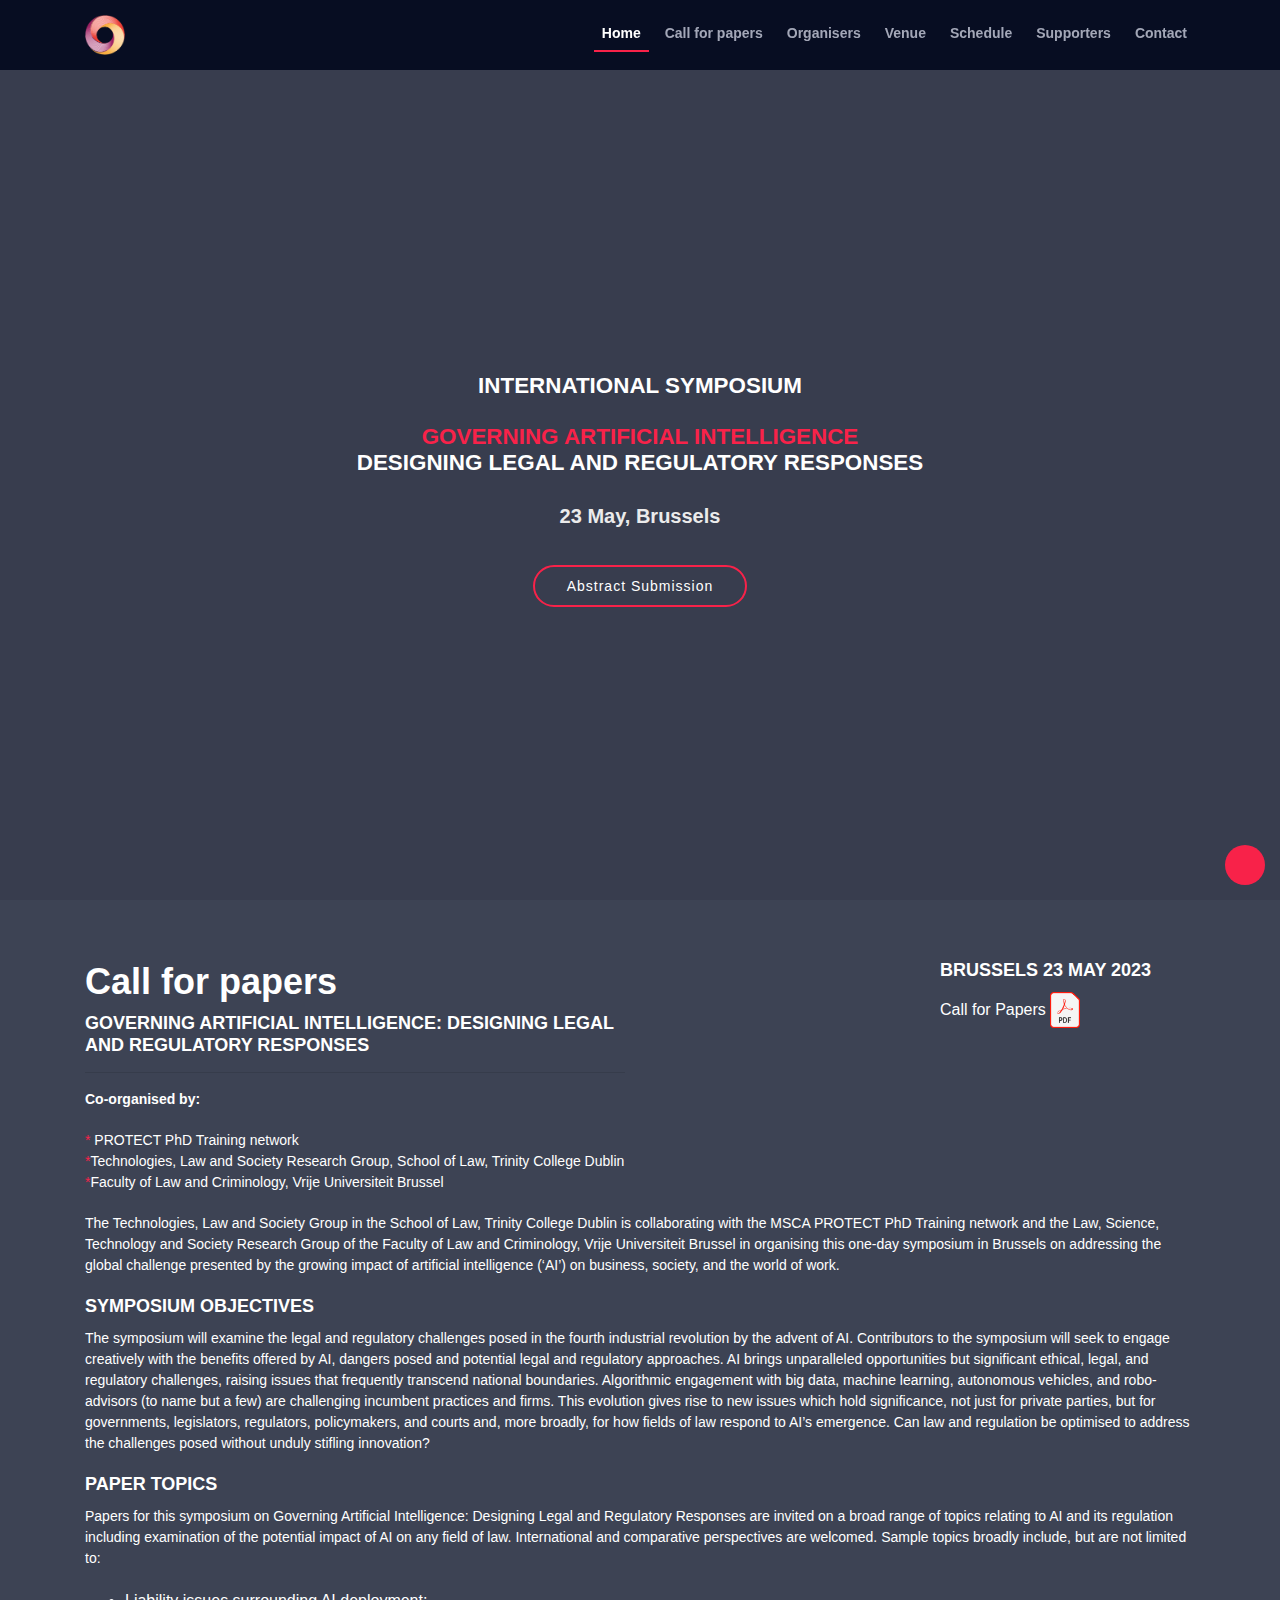
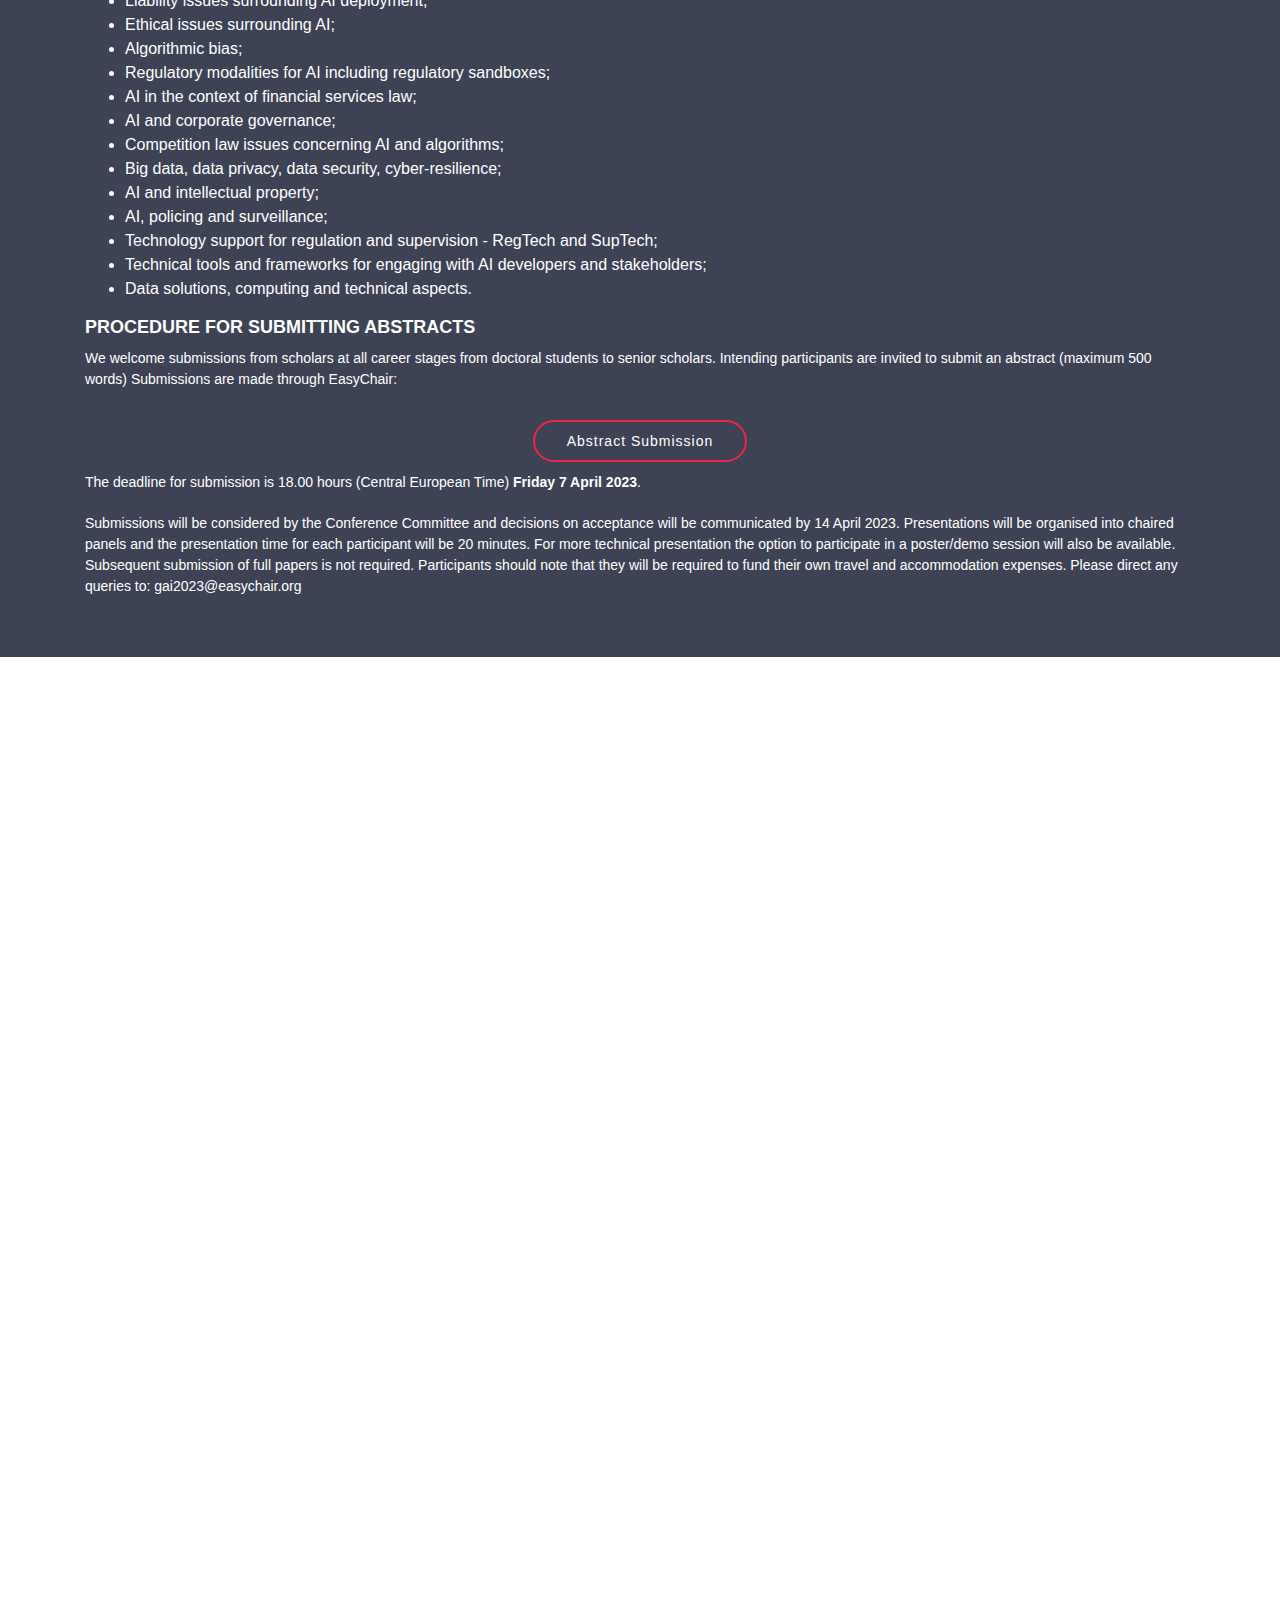
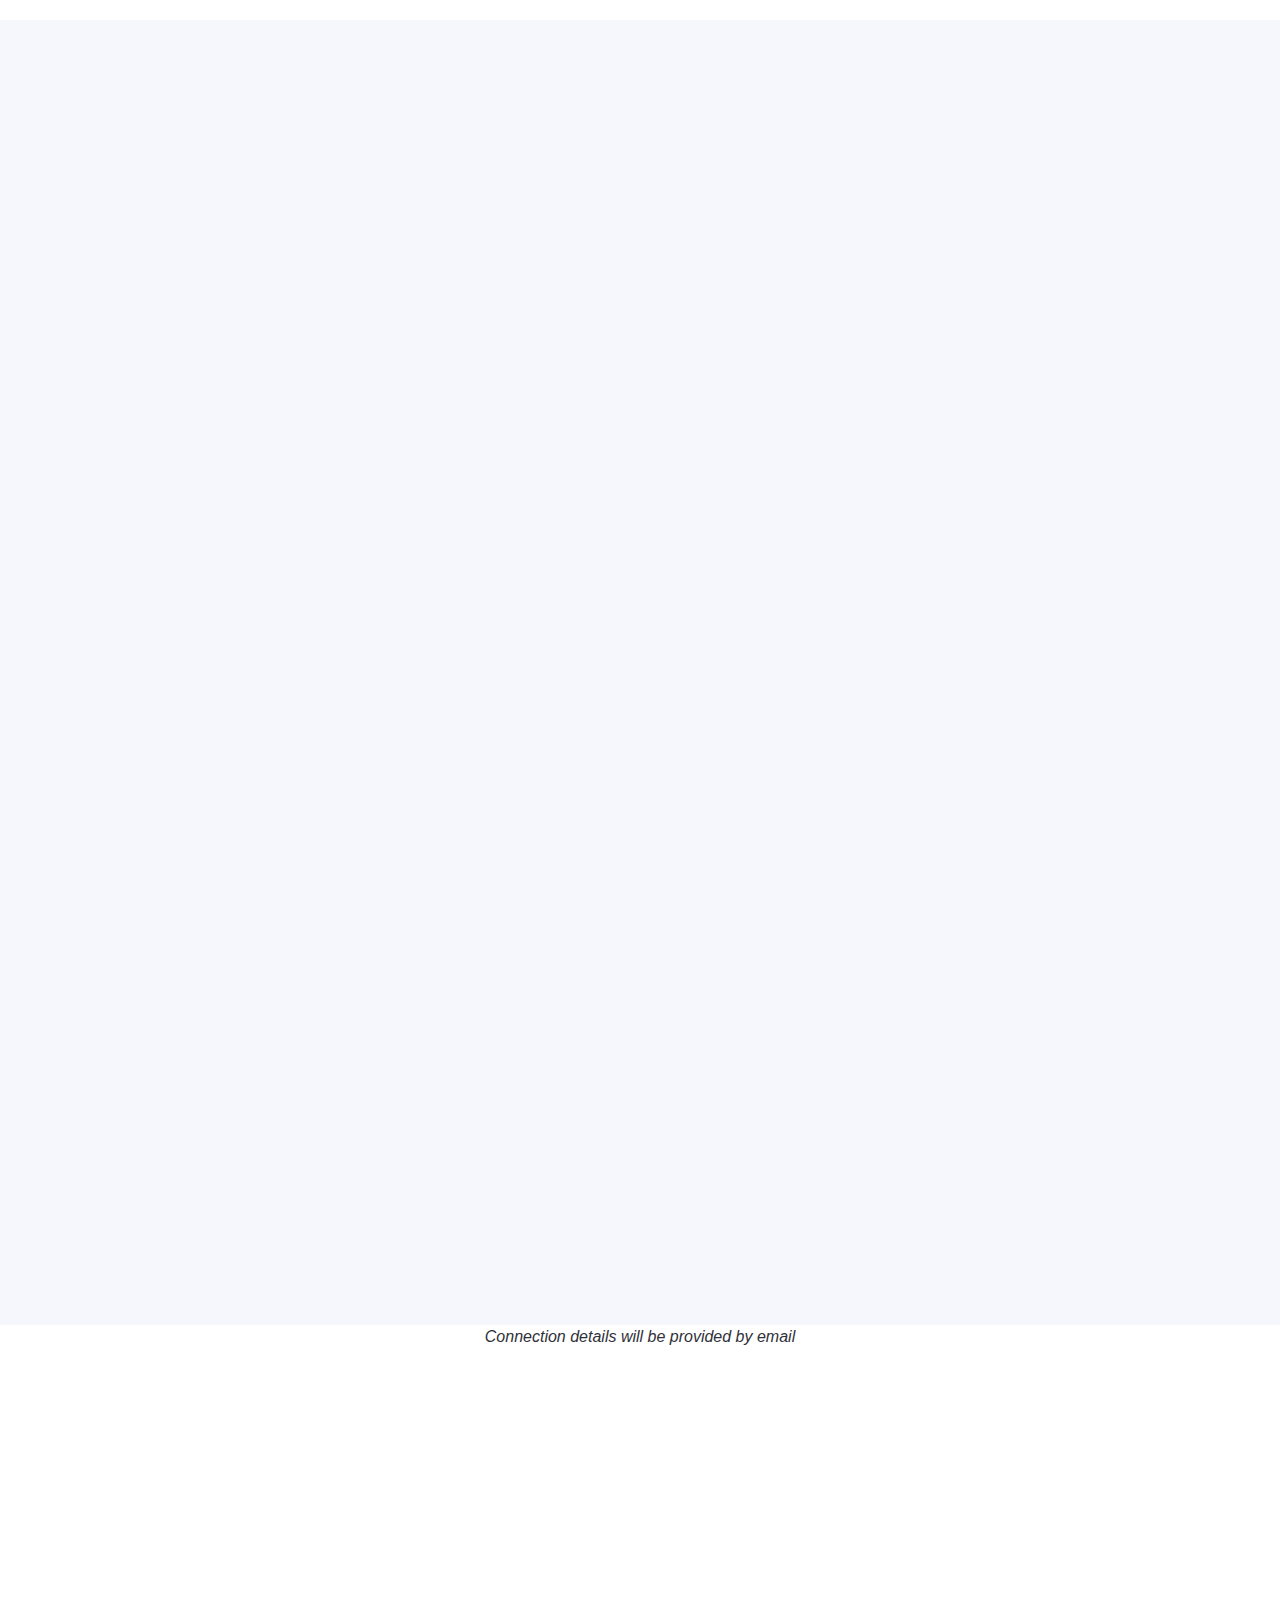
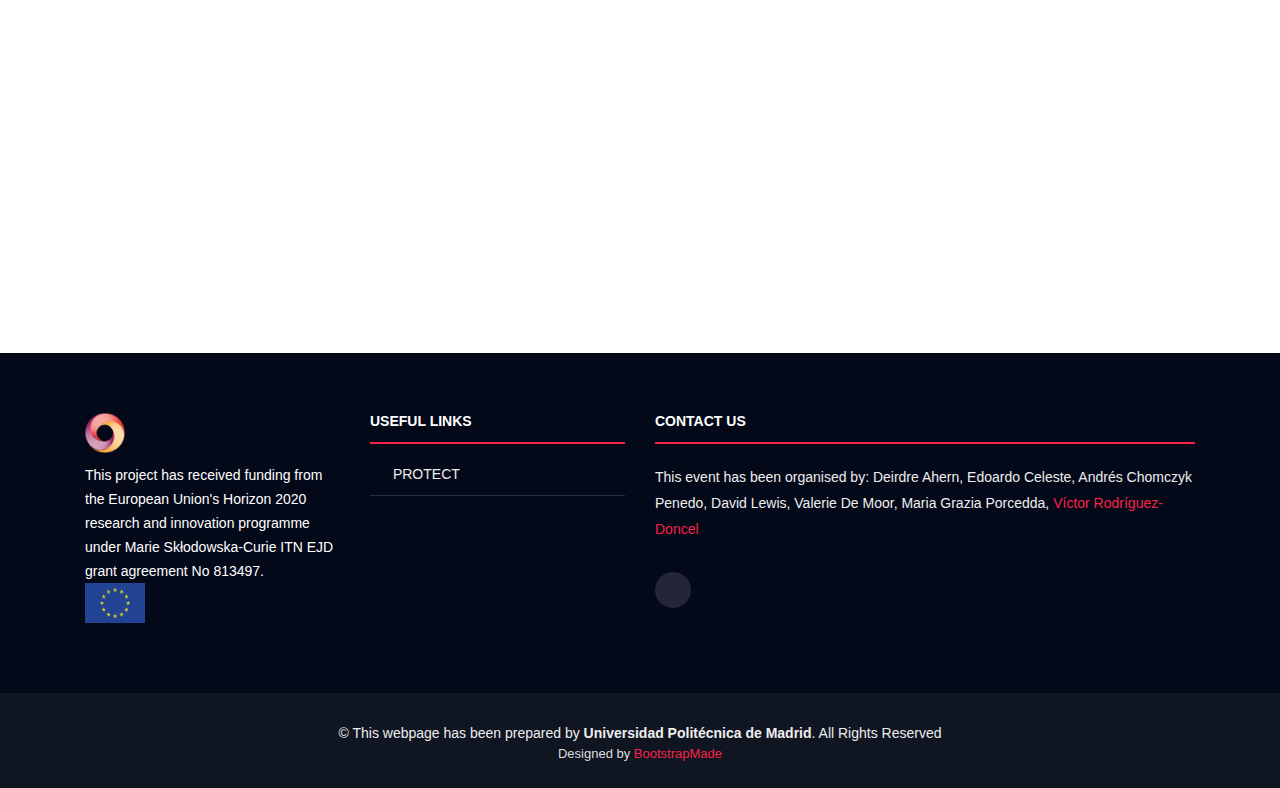
==== commit 3e641212: "asd" ====
--- a/index.html
+++ b/index.html
@@ -502,24 +502,24 @@
 
 <h3>Symposium Venue</h3>
 The symposium will take place at Vrije Universiteit Brussel (VUB)’s Etterbeek campus, in the U-Residence, located in Generaal Jacqueslaan 271, 1050 Elsene, Brussels. <br/>
-The building is right next to VUB entrance No. 9 (Ingang 9; map to the VUB campus)<br/>
+The building is right next to VUB entrance No. 9 (Ingang 9; map to the <a href="https://www.vub.be/en/about-vub/faculties-institutes-and-campuses/our-campuses/vub-main-campus-brussels/campus-map">VUB campus</a>)<br/>
 <h3>Getting there:</h3>
-<ol><li>1.  From Zaventem airport:
-a.  There is a regular train connection between Zaventem airport (Brussels main airport) and Etterbeek station (direction Charleroi Central, every 30 minutes) that allows you to reach the campus directly from the airport, followed by a short walk. When exiting the Etterbeek train station, turn right and follow the shared path for pedestrians and bicycles for 100 metres approx. 
+<ol><li>From Zaventem airport:<br/>
+a.  There is a regular train connection between Zaventem airport (Brussels main airport) and Etterbeek station (direction Charleroi Central, every 30 minutes) that allows you to reach the campus directly from the airport, followed by a short walk. When exiting the Etterbeek train station, turn right and follow the shared path for pedestrians and bicycles for 100 metres approx. <br/>
 b.  Alternatively, there are also regular trains that end up or go through the three main train stations in Brussels (Bruxelles-Midi/Brussel-Zuid; Bruxelles-Central/Brussel-Centraal; Bruxelles-Nord/Brussel-Noord) from Zaventem airport. In this case, you should go to Bruxelles-Central/Brussel-Centraal and take metro line 1 (direction Stockel/Stokkel) to Montgomery station and there change to tram lines 7 or 25 (see below). </li>
 
-<li>2.  From Charleroi airport:
-a.  Please note that some budget airlines land in Charleroi airport (labelled as Brussels South Charleroi airport); the airport is not in Brussels and, in fact, is located quite far from the city. Nevertheless, if your flight lands here, there are different alternatives to reach VUB campus. The best option is taking a Flibco shuttle (departures every 20 minutes). The Flibco shuttle takes you to Bruxelles-Midi/Brussel-Zuid station and, from there, you can take tram line 3 (direction Churchill) and then change (in stop Vanderkindere) to tram line 7 (direction Heysel) (see below for more information).</li>
+<li>From Charleroi airport:<br/>
+a.  Please note that some budget airlines land in Charleroi airport (labelled as Brussels South Charleroi airport); the airport is not in Brussels and, in fact, is located quite far from the city. Nevertheless, if your flight lands here, there are different alternatives to reach VUB campus. The best option is taking a <a href="https://www.flibco.com/en#/booking">Flibco</a> shuttle (departures every 20 minutes). The Flibco shuttle takes you to Bruxelles-Midi/Brussel-Zuid station and, from there, you can take tram line 3 (direction Churchill) and then change (in stop Vanderkindere) to tram line 7 (direction Heysel) (see below for more information).</li>
 <li>
-3.  From Bruxelles-Midi/Brussel-Midi train station:
-a.  Most international trains arrive to Bruxelles-Midi/Brussel-Midi station, from which you can take two trams to arrive at the campus. In this case, take tram line 3 (direction Churchill) and then change to tram line 7 (direction Heysel) (see below for more information).
+From Bruxelles-Midi/Brussel-Midi train station:<br/>
+a.  Most international trains arrive to Bruxelles-Midi/Brussel-Midi station, from which you can take two trams to arrive at the campus. In this case, take tram line 3 (direction Churchill) and then change to tram line 7 (direction Heysel) (see below for more information).<br/>
 b.  Some international trains, particularly those from the Netherlands, also pass through Bruxelles-Central/Brussel-Centraal; in that case, you can go there and take metro line 1 (direction Stockel/Stokkel) to Montgomery station and change to tram lines 7 or 25 (see below).</li>
 <li>
-4.  From Brussels (city):
-a.  If you have already in Brussels before the conference, there are some options that, depending where you are located, can take you to the VUB campus.
-b.  The Etterbeek campus can be reached using the tram lines 7 and 25 (stop VUB), which leaves you across the U-Residence; the direction will depend on where you take it.
-c.  Also, it is possible to arrive using bus lines 34 (stop Arsenal) and 95 (stop Etterbeek Gare); the direction will depend on where you take it.
-For further information regarding how to get to the campus, you can consult the following link.
+4.  From Brussels (city):<br/>
+a.  If you have already in Brussels before the conference, there are some options that, depending where you are located, can take you to the VUB campus.<br/>
+b.  The Etterbeek campus can be reached using the tram lines 7 and 25 (stop VUB), which leaves you across the U-Residence; the direction will depend on where you take it.<br/>
+c.  Also, it is possible to arrive using bus lines 34 (stop Arsenal) and 95 (stop Etterbeek Gare); the direction will depend on where you take it.<br/>
+For further information regarding how to get to the campus, you can consult the following <a href="https://www.vub.be/en/about-vub/faculties-institutes-and-campuses/our-campuses/vub-main-campus-brussels/mobility-and-accessibility">link</a>.
 </li>
 </ol>
 </div>
@@ -794,7 +794,7 @@
           <div class="col-lg-3 col-md-6 footer-links">
             <h4>Useful Links</h4>
             <ul>
-              <li><i class="fa fa-angle-right"></i> <a href="https://last-jd-rioe.eu/">PROTECT</a></li>
+              <li><i class="fa fa-angle-right"></i> <a href="https://protect-network.eu/">PROTECT</a></li>
 <!--              <li><i class="fa fa-angle-right"></i> <a href="https://rioe.oeg.fi.upm.es/conference/privacypolicy.html">Privacy policy of this event</a></li>
 <              <li><i class="fa fa-angle-right"></i> <a href="#">About us</a></li>
               <li><i class="fa fa-angle-right"></i> <a href="#">Services</a></li>
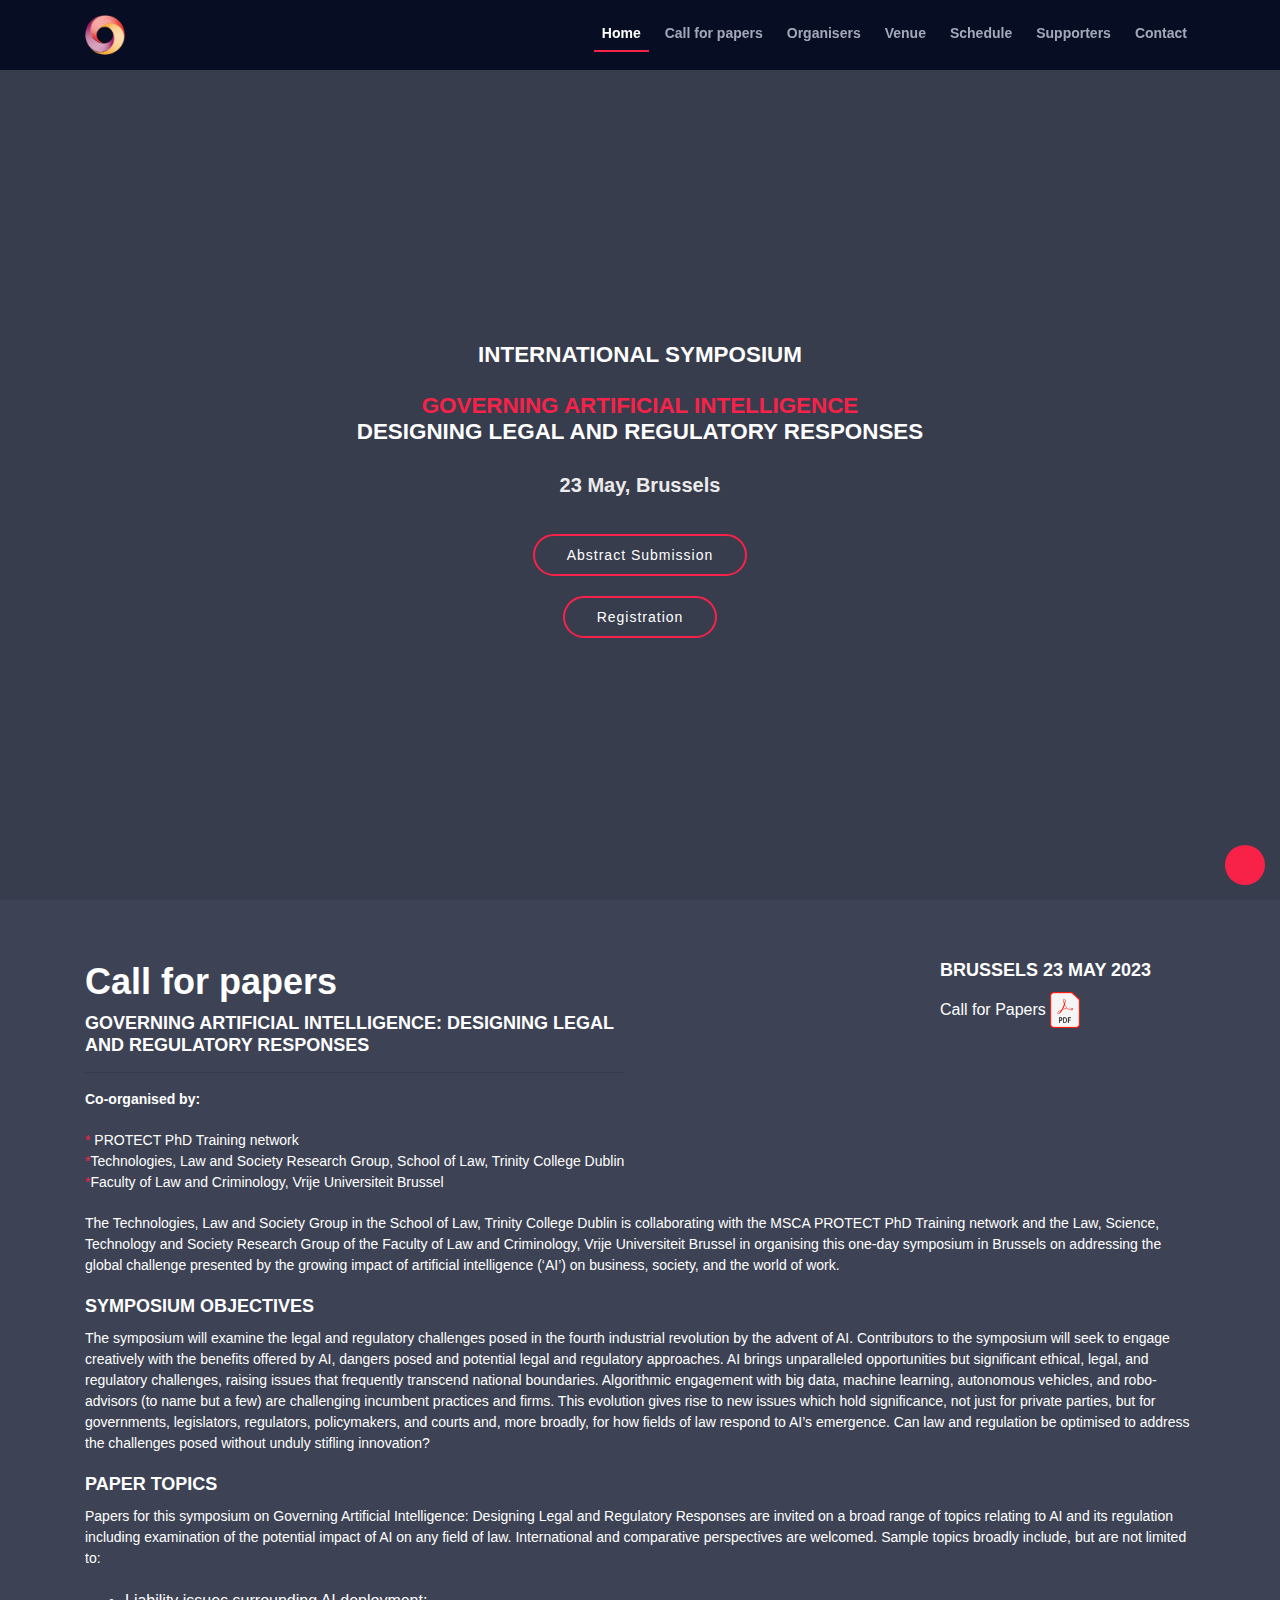
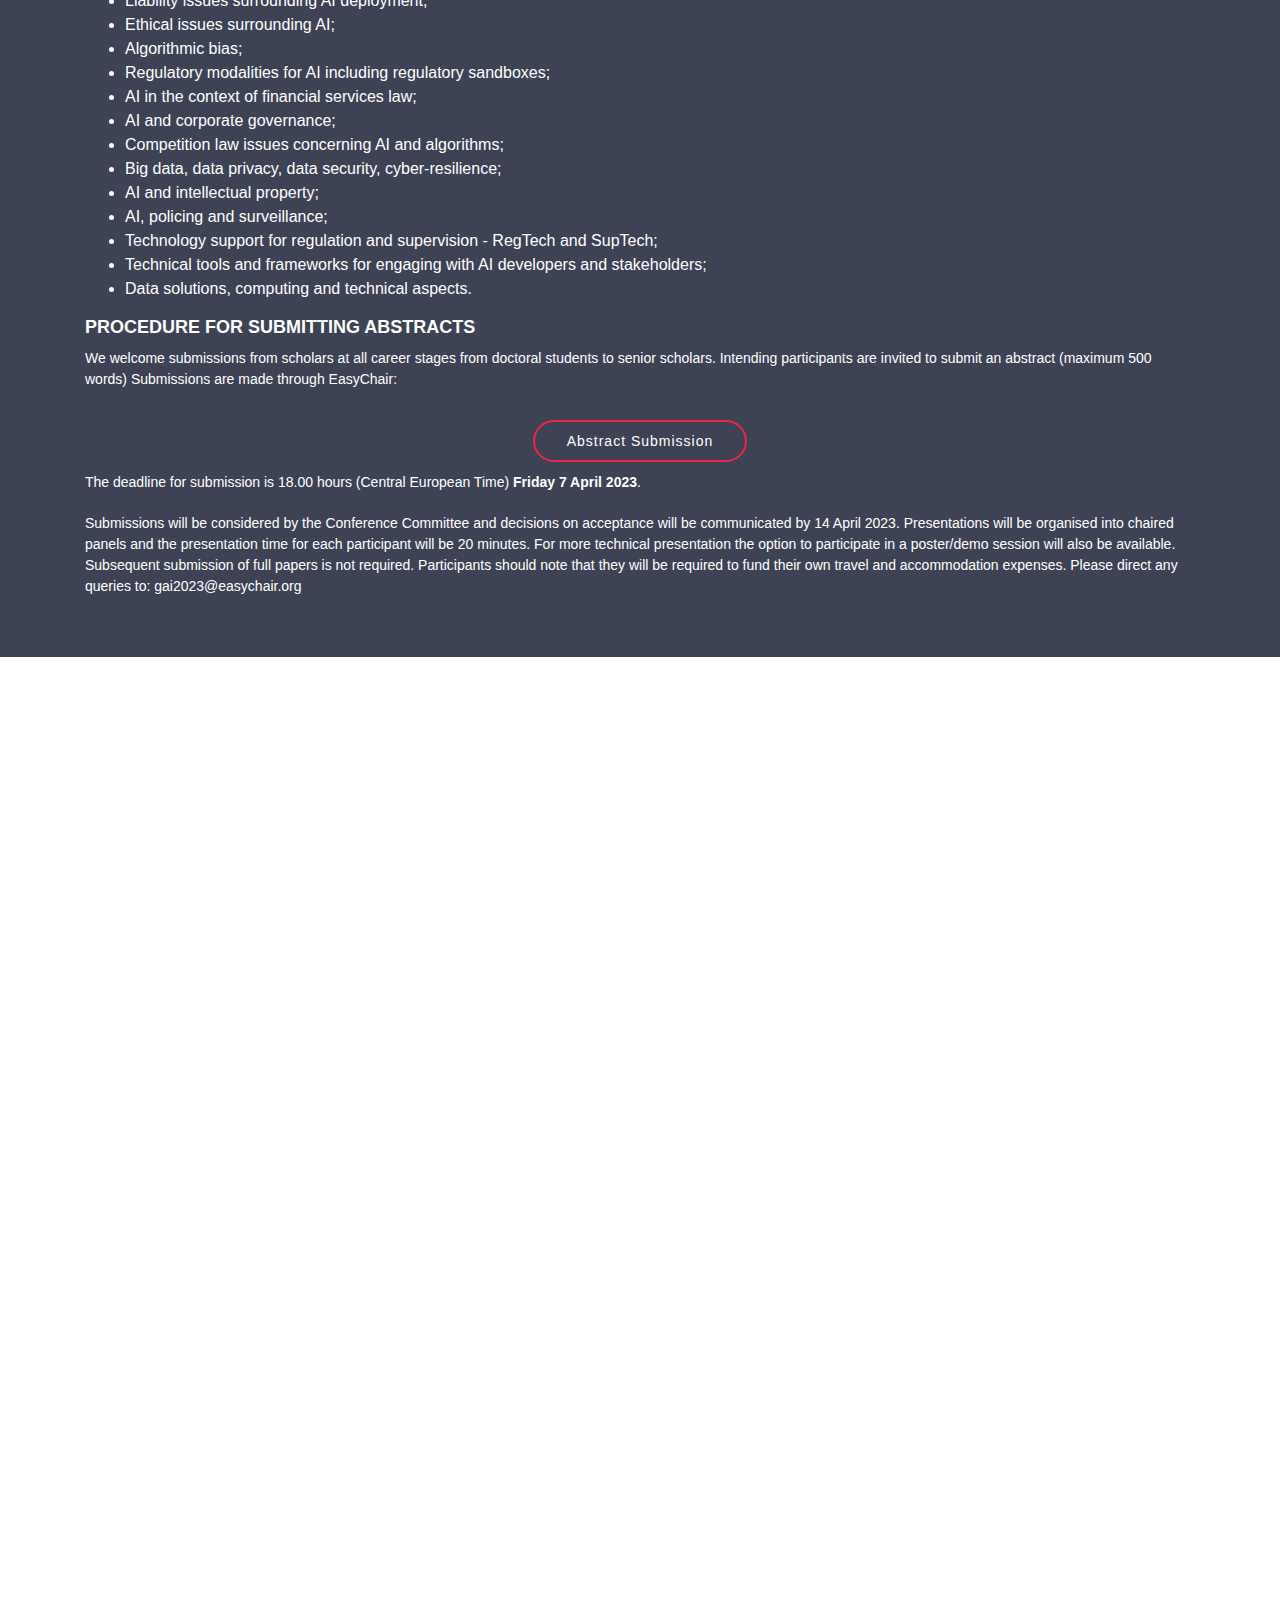
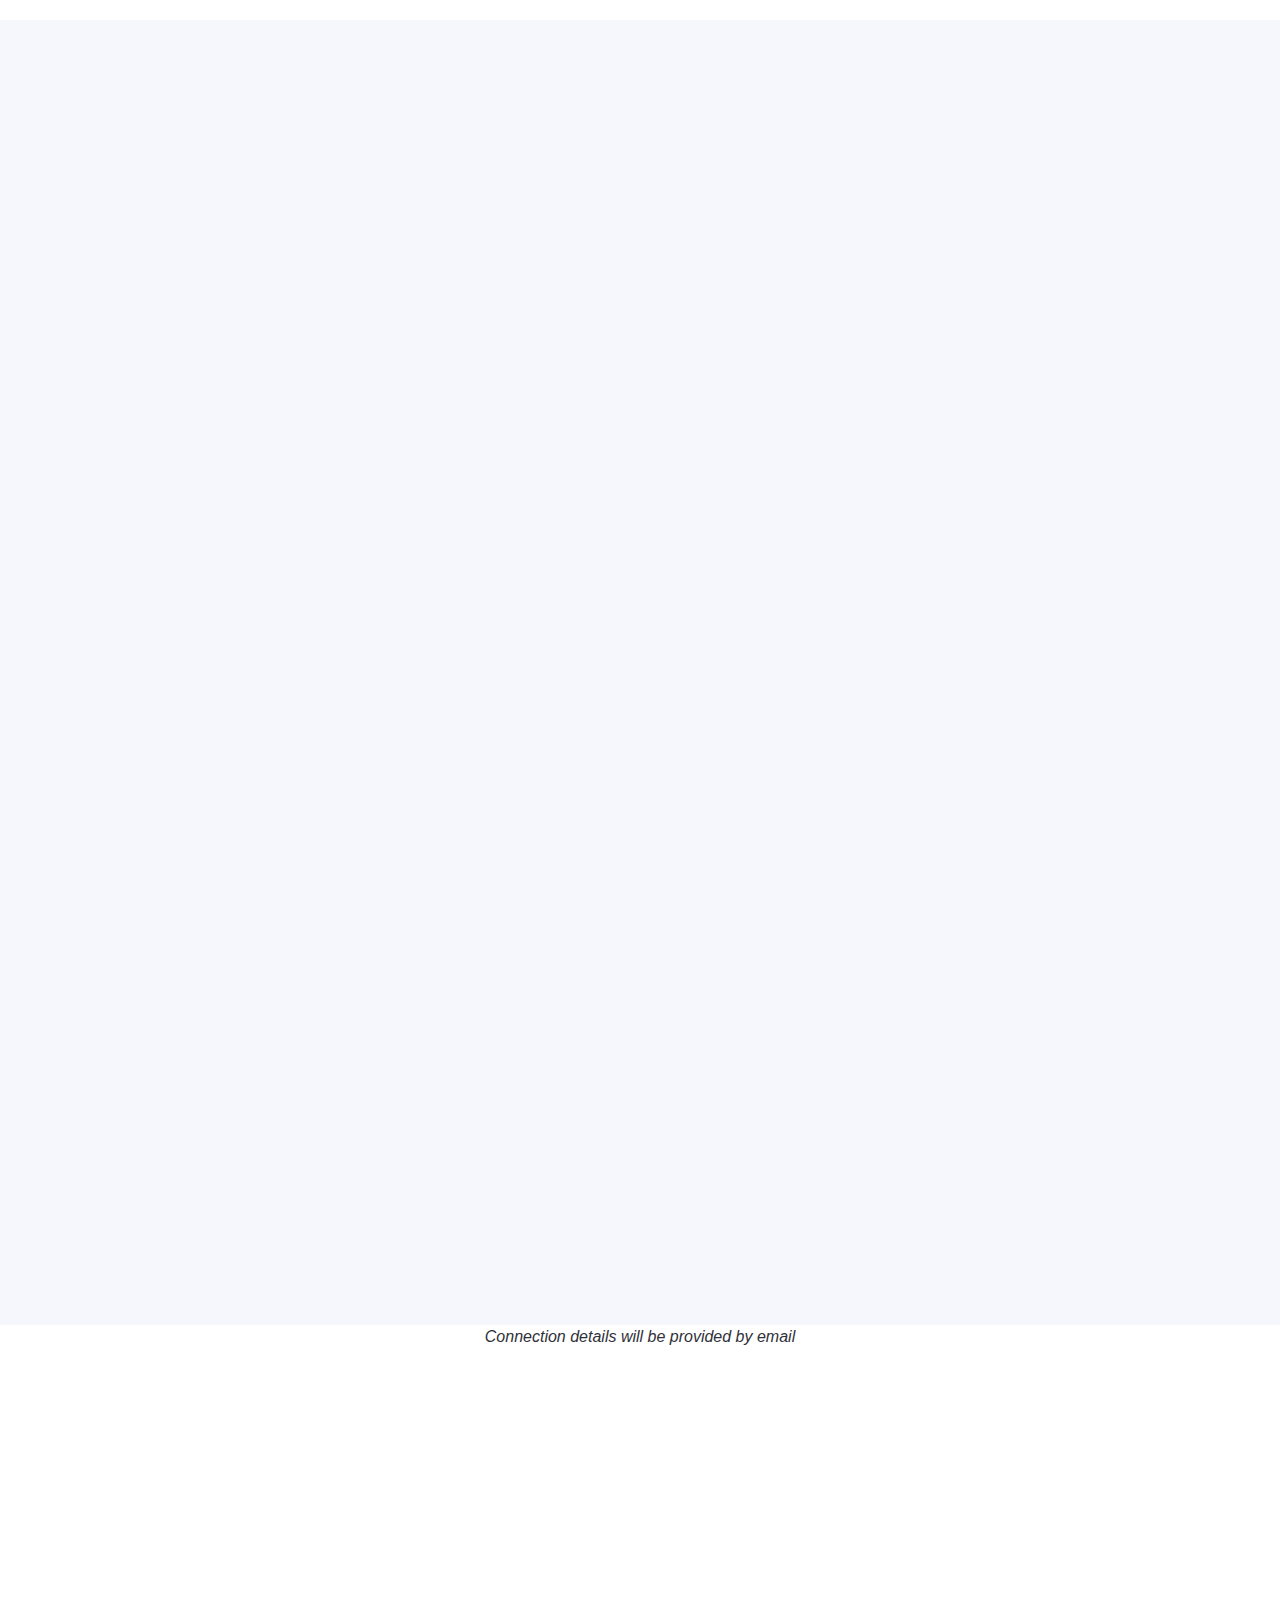
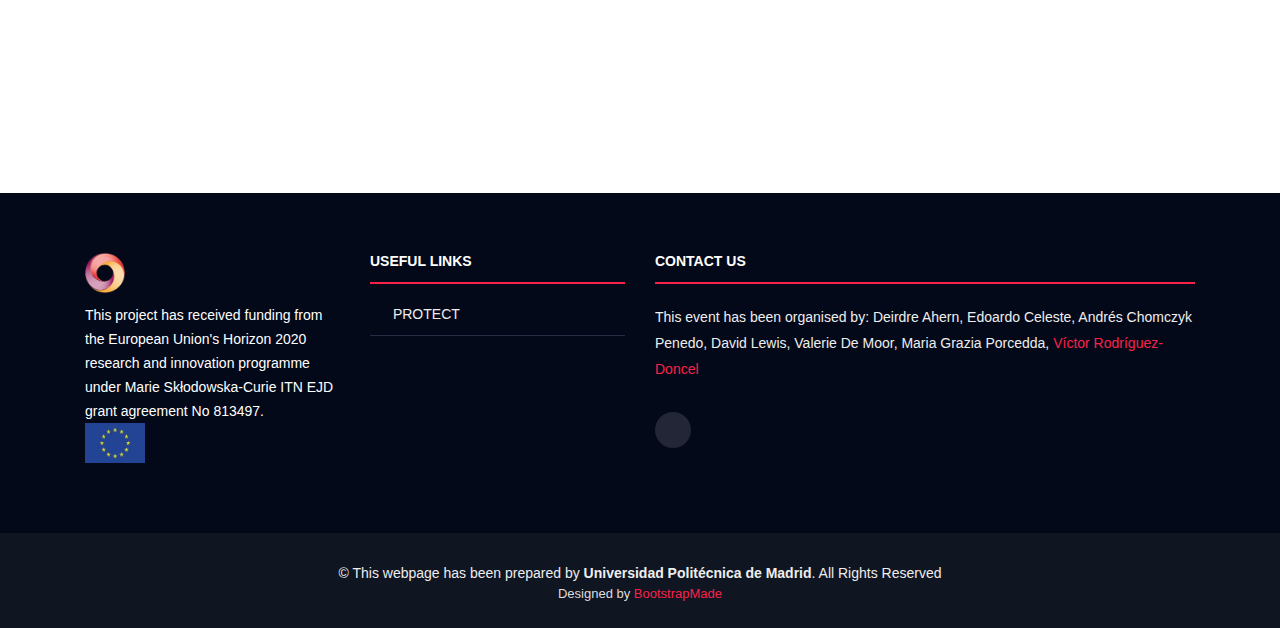
==== commit 80298f0c: "mensaje" ====
--- a/index.html
+++ b/index.html
@@ -80,6 +80,8 @@
 <!--      <a href="https://www.youtube.com/watch?v=ofcgjeELS0M" class="venobox play-btn mb-4" data-vbtype="video"
         data-autoplay="true"></a> -->
       <a href="https://easychair.org/conferences/?conf=gai2023" class="about-btn scrollto">Abstract Submission</a>
+
+<a href="https://www.eventbrite.com/e/governing-artificial-intelligence-symposium-tickets-557819772957" class="about-btn scrollto">Registration</a>
     </div>
   </section>
 
@@ -504,18 +506,19 @@
 The symposium will take place at Vrije Universiteit Brussel (VUB)’s Etterbeek campus, in the U-Residence, located in Generaal Jacqueslaan 271, 1050 Elsene, Brussels. <br/>
 The building is right next to VUB entrance No. 9 (Ingang 9; map to the <a href="https://www.vub.be/en/about-vub/faculties-institutes-and-campuses/our-campuses/vub-main-campus-brussels/campus-map">VUB campus</a>)<br/>
 <h3>Getting there:</h3>
-<ol><li>From Zaventem airport:<br/>
+<ol><li><b>From Zaventem airport:</b><br/>
 a.  There is a regular train connection between Zaventem airport (Brussels main airport) and Etterbeek station (direction Charleroi Central, every 30 minutes) that allows you to reach the campus directly from the airport, followed by a short walk. When exiting the Etterbeek train station, turn right and follow the shared path for pedestrians and bicycles for 100 metres approx. <br/>
 b.  Alternatively, there are also regular trains that end up or go through the three main train stations in Brussels (Bruxelles-Midi/Brussel-Zuid; Bruxelles-Central/Brussel-Centraal; Bruxelles-Nord/Brussel-Noord) from Zaventem airport. In this case, you should go to Bruxelles-Central/Brussel-Centraal and take metro line 1 (direction Stockel/Stokkel) to Montgomery station and there change to tram lines 7 or 25 (see below). </li>
 
-<li>From Charleroi airport:<br/>
+<li><b>From Charleroi airport:</b><br/>
 a.  Please note that some budget airlines land in Charleroi airport (labelled as Brussels South Charleroi airport); the airport is not in Brussels and, in fact, is located quite far from the city. Nevertheless, if your flight lands here, there are different alternatives to reach VUB campus. The best option is taking a <a href="https://www.flibco.com/en#/booking">Flibco</a> shuttle (departures every 20 minutes). The Flibco shuttle takes you to Bruxelles-Midi/Brussel-Zuid station and, from there, you can take tram line 3 (direction Churchill) and then change (in stop Vanderkindere) to tram line 7 (direction Heysel) (see below for more information).</li>
-<li>
-From Bruxelles-Midi/Brussel-Midi train station:<br/>
+
+<li><b>From Bruxelles-Midi/Brussel-Midi train station:</b><br/>
 a.  Most international trains arrive to Bruxelles-Midi/Brussel-Midi station, from which you can take two trams to arrive at the campus. In this case, take tram line 3 (direction Churchill) and then change to tram line 7 (direction Heysel) (see below for more information).<br/>
 b.  Some international trains, particularly those from the Netherlands, also pass through Bruxelles-Central/Brussel-Centraal; in that case, you can go there and take metro line 1 (direction Stockel/Stokkel) to Montgomery station and change to tram lines 7 or 25 (see below).</li>
+
 <li>
-4.  From Brussels (city):<br/>
+<b>From Brussels (city):</b><br/>
 a.  If you have already in Brussels before the conference, there are some options that, depending where you are located, can take you to the VUB campus.<br/>
 b.  The Etterbeek campus can be reached using the tram lines 7 and 25 (stop VUB), which leaves you across the U-Residence; the direction will depend on where you take it.<br/>
 c.  Also, it is possible to arrive using bus lines 34 (stop Arsenal) and 95 (stop Etterbeek Gare); the direction will depend on where you take it.<br/>
@@ -732,12 +735,12 @@
               <a href="https://tcd.ie/"><img src="./files/tcd.png" class="img-fluid" alt=""></a>
             </div>
           </div>
-          
+          <!--
           <div class="col-lg-3 col-md-4 col-xs-6">
             <div class="supporter-logo">
               <img src="./files/helical.png" class="img-fluid" alt="">
             </div>
-          </div>
+          </div> -->
           
         </div>
 
--- a/files/style.css
+++ b/files/style.css
@@ -469,7 +469,7 @@
 #intro {
   width: 100%;
   height: 100vh;
-  background: url(../img/intro-bg.jpg) top center;
+  background: url(intro-bg.jpg) top center;
   background-size: cover;
   overflow: hidden;
   position: relative;
@@ -908,7 +908,7 @@
 }
 
 #venue .venue-info {
-  background: url("../img/venue-info-bg.jpg") top center no-repeat;
+  background: url("venue-bg.jpg") top center no-repeat;
   background-size: cover;
   position: relative;
   padding-top: 60px;
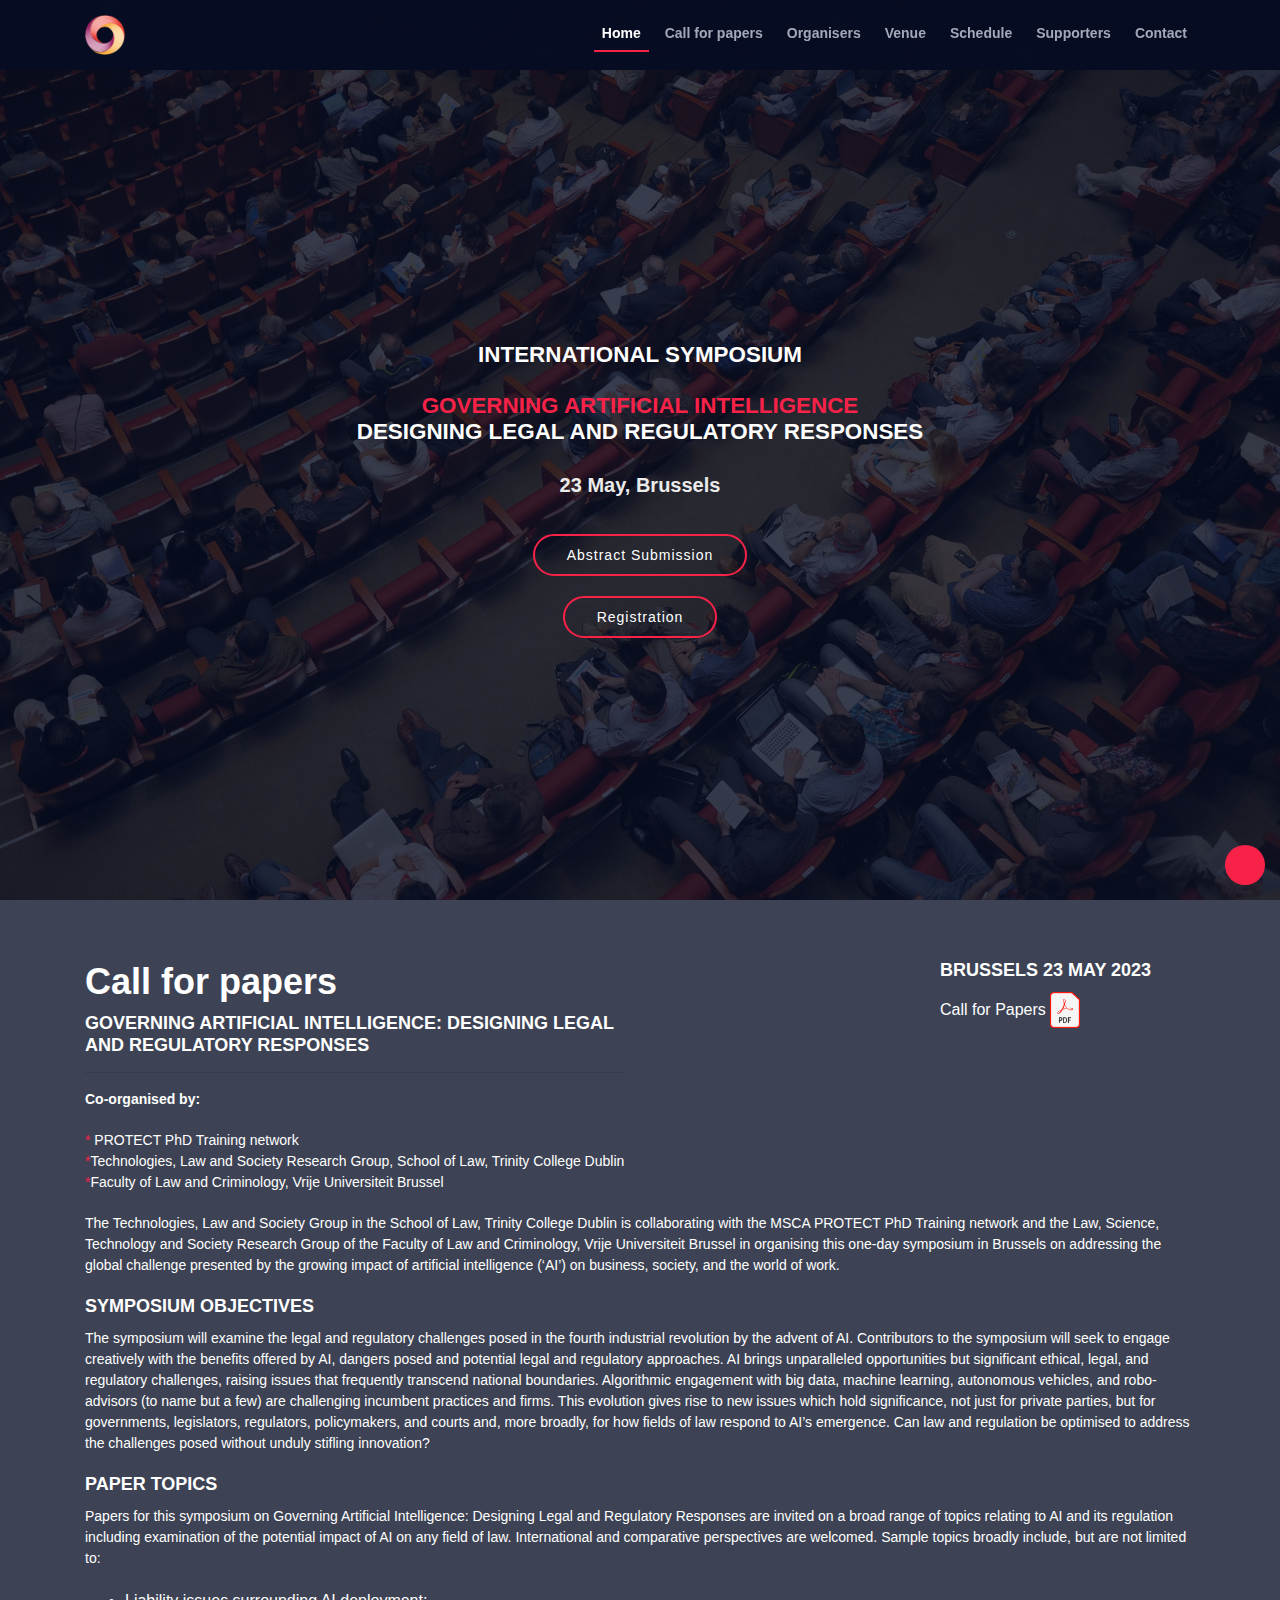
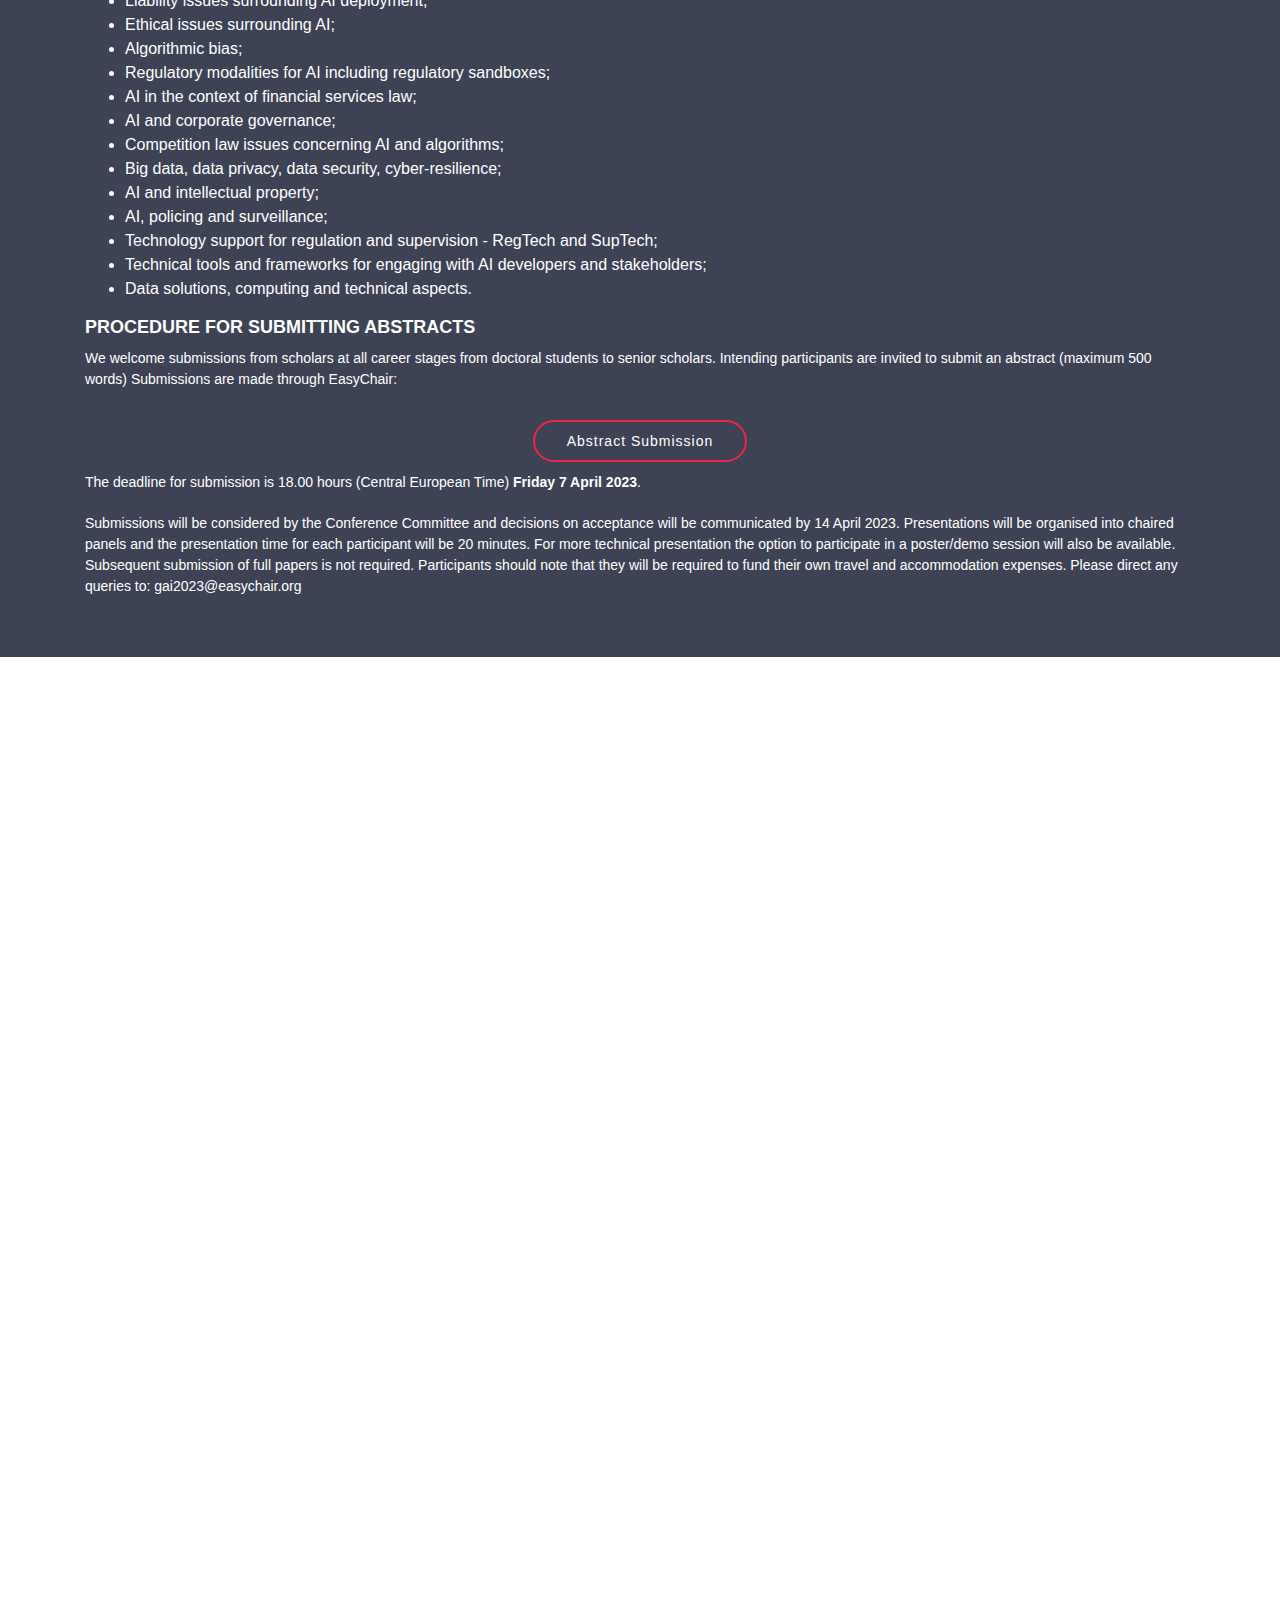
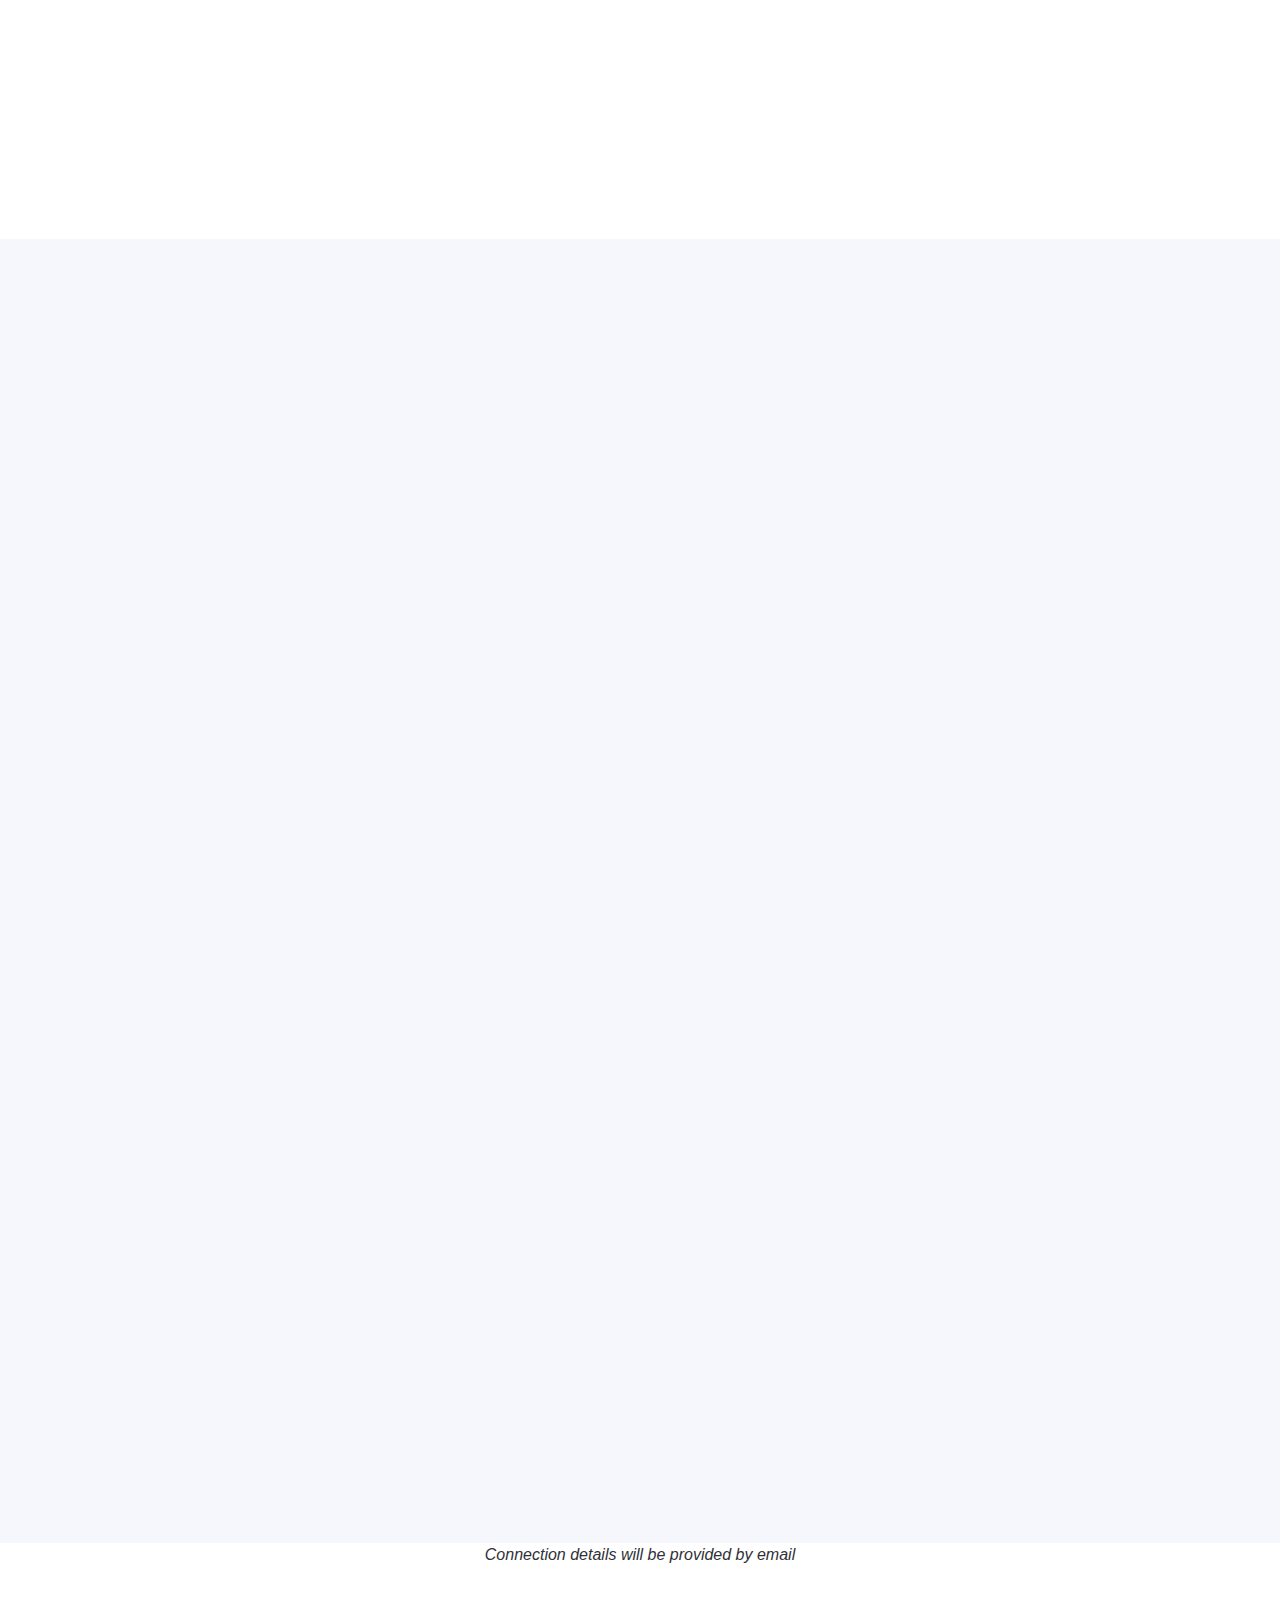
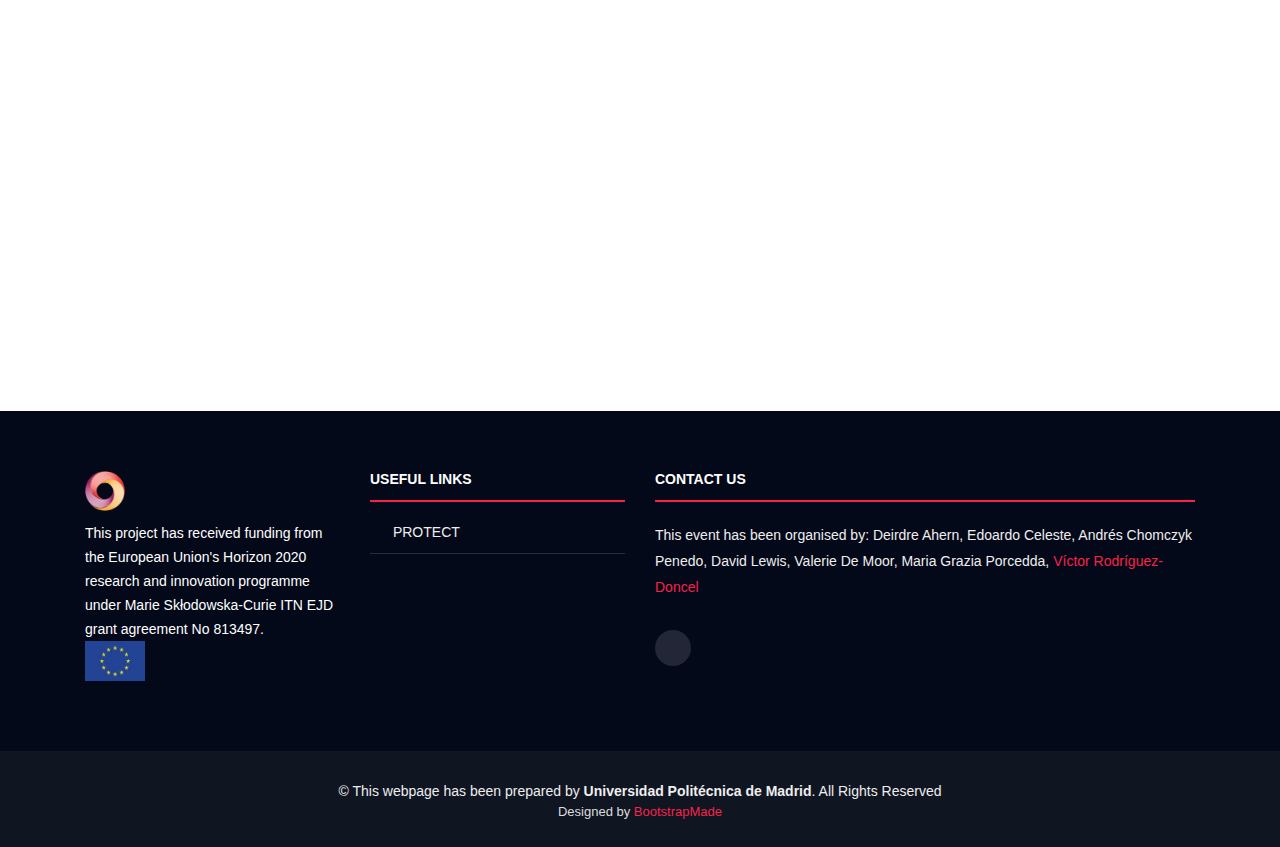
==== commit 4bbf1493: "asdf" ====
--- a/index.html
+++ b/index.html
@@ -168,14 +168,24 @@
           <h2>Organisers</h2>
           <p>Organisers</p>
         </div>
-
-<h3>About the Technologies, Law and Society Research Group</h3>
+<h4>Organising committee</h4>
+<ul>
+  <li>Deirdre Ahern</li>
+  <li>Edoardo Celeste</li>
+  <li>Andrés Chomczyk Penedo</li>
+  <li>David Lewis</li>
+  <li>Valerie De Moor</li>
+  <li>Maria Grazia Porcedda</li>
+  <li><a href="http://cosasbuenas.es">Víctor Rodríguez-Doncel</a></li>
+</ul>
+
+<h4>Technologies, Law and Society Research Group</h4>
 Founded in 1740, Trinity College Dublin’s School of Law, is one of the leading Law Schools in Europe. The Technologies, Law and Society Research Group (‘TLS’) at the School of Law brings together PhD, postdoctoral fellows, academic researchers and visiting researchers in the School of Law working on issues at the intersection of law and technology. This includes research in the areas of information technology law, intellectual property law, health and medical law, bioethics, data protection, privacy, and security of information. TLS is also interested in the appropriate regulation of new, emerging, and disruptive technologies (including FinTech, direct-to-consumer genetic tests, wearable technology, Internet of Things, reproductive technologies and AI) as well as the ethical and liability issues raised by particular technologies and their societal impact. On 3 June 2022 the TLS led by Professor Deirdre Ahern ran a very successful symposium on Governing Artificial Intelligence at Trinity College Dublin that has inspired this scaled-up symposium.
 
-<h3>About the PROTECT PhD Training Network</h3>
+<h4>PROTECT PhD Training Network</h4>
 We are a unique multidisciplinary, cross academic-industry and international European Training Network (ETN), funded under the EU’s Marie Skłodowska-Curie Actions to train a new generation of Early Stage Researchers (ESRs) as PhD graduates.  The network investigates methods to protect of rights and interests of individuals impacted by the continuous large-scale analysis of personal data, while still enabling the economy and society to benefit from rapid innovation in digital applications that use this data and thereby underpin the Digital Single Market. ESRs will receive training to enable them to integrate and apply arguments, analyses and tools from across the fields of law, technology ethics and knowledge engineering, so that they can excel in research and data science careers within digital services industry and public policy sectors too address problems of data protection, data ethics and data governance. The ESRs receive a strongly multidisciplinary training programme, bringing together world-class researcher in Data Protection Law, Technology Ethics and Knowledge Engineering.
 
-<h3>About the Law, Science, Technology and Society Research Group</h3>
+<h4>About the Law, Science, Technology and Society Research Group</h4>
 Since its creation in 2003, the interdisciplinary Research Group on Law, Science, Technology & Society (LSTS) has focused upon the articulations of law, science, technology, ethics and society, taking technological developments and their consequences as a starting point.  Although LSTS’s core expertise is legal, it also has a strong track record in legal theory, philosophy (of law, of sciences and of technology) and it notably engages in criminological (surveillance and security), science and society studies (STS). LSTS’s challenges include studying and (re)thinking the constitutive and legal framework of democracies in relation to contemporary scientific and technological developments that seem to confront individuals with irreversible decision-making processes with a major impact on their lives. LSTS nurtures a bottom-up interdisciplinary approach, whereby disciplinary scientific (legal, criminological, sociological, technological, etc.) practices and research meet, seek mutual interest and understanding, and build up articulations that remain respectful of the different constraints of the disciplines involved, their own way of constructing questions and issues and their mutual impacts.
 
 
@@ -503,7 +513,7 @@
         </div>
 
 <h3>Symposium Venue</h3>
-The symposium will take place at Vrije Universiteit Brussel (VUB)’s Etterbeek campus, in the U-Residence, located in Generaal Jacqueslaan 271, 1050 Elsene, Brussels. <br/>
+The symposium will take place at Vrije Universiteit Brussel (VUB)’s Etterbeek campus, in the <a href="https://www.u-residence.be/en/brussels/building">U-Residence</a>, located in Generaal Jacqueslaan 271, 1050 Elsene, Brussels. <br/>
 The building is right next to VUB entrance No. 9 (Ingang 9; map to the <a href="https://www.vub.be/en/about-vub/faculties-institutes-and-campuses/our-campuses/vub-main-campus-brussels/campus-map">VUB campus</a>)<br/>
 <h3>Getting there:</h3>
 <ol><li><b>From Zaventem airport:</b><br/>
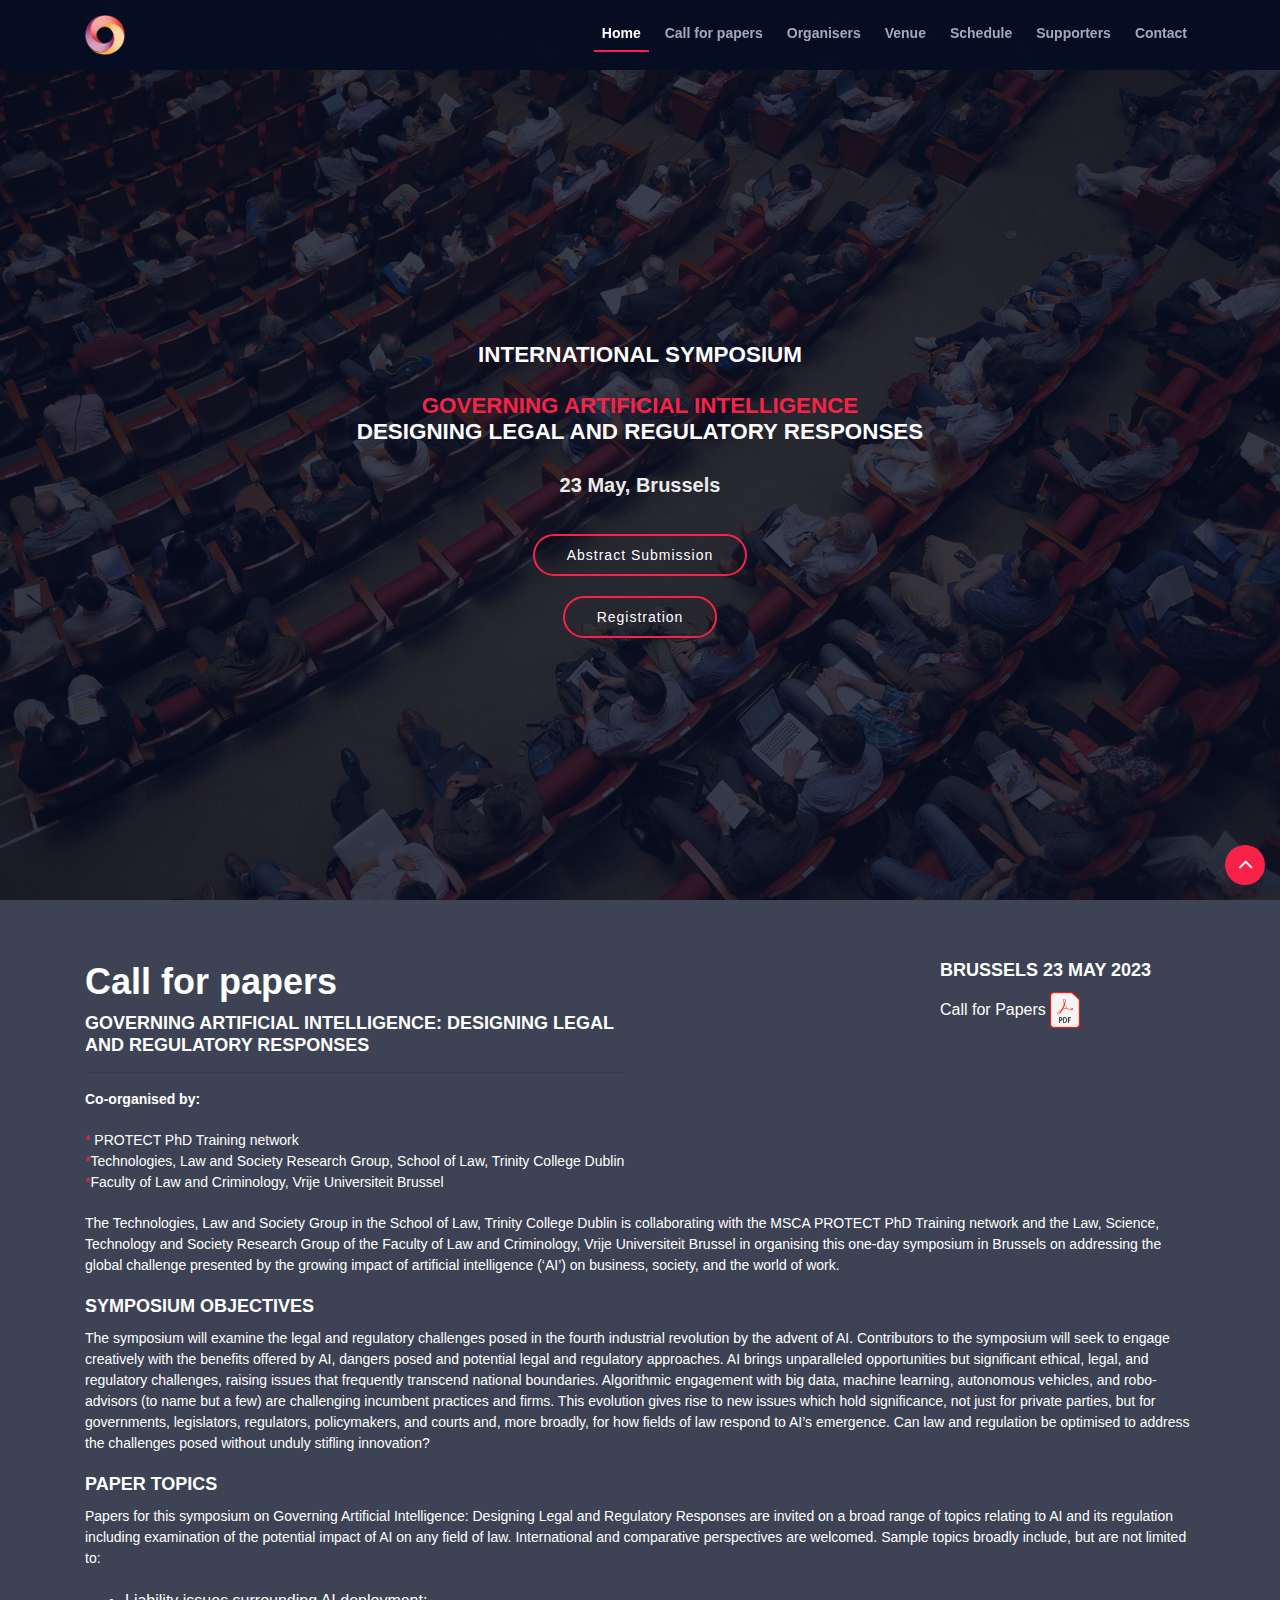
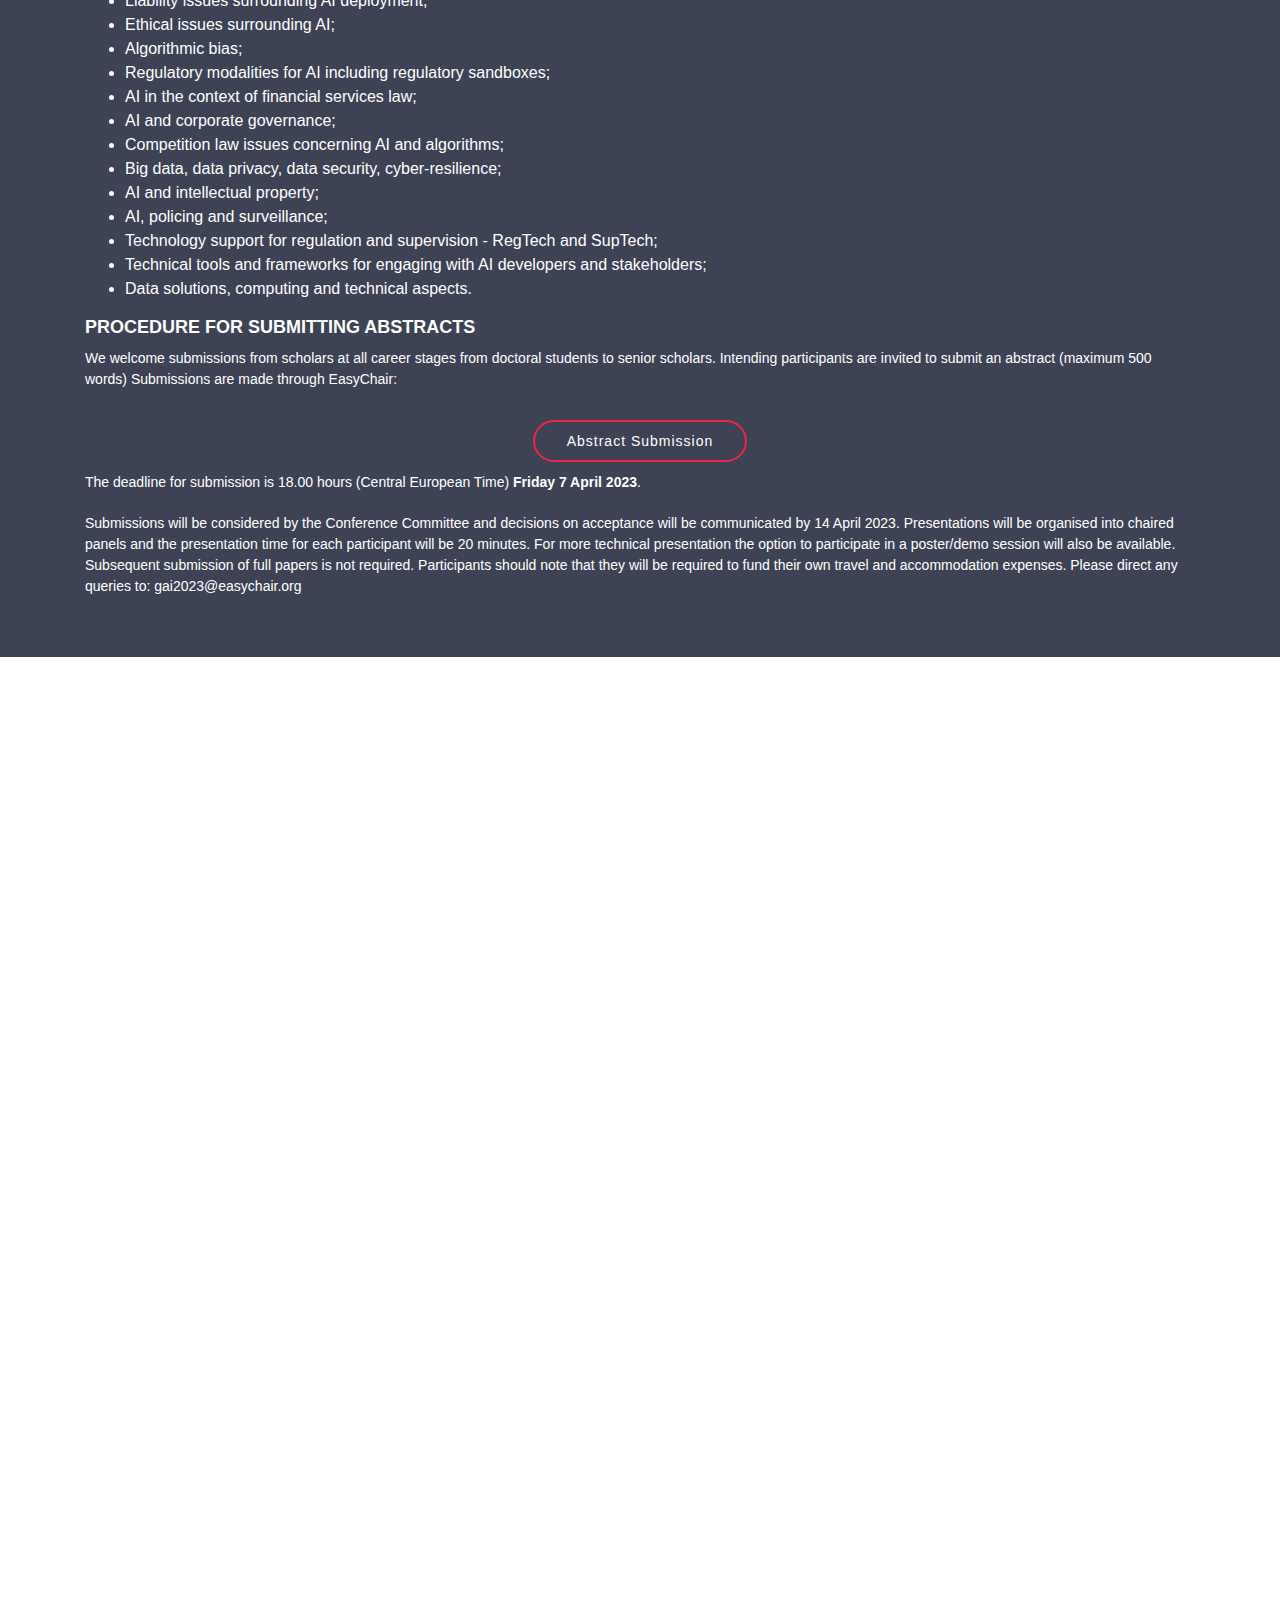
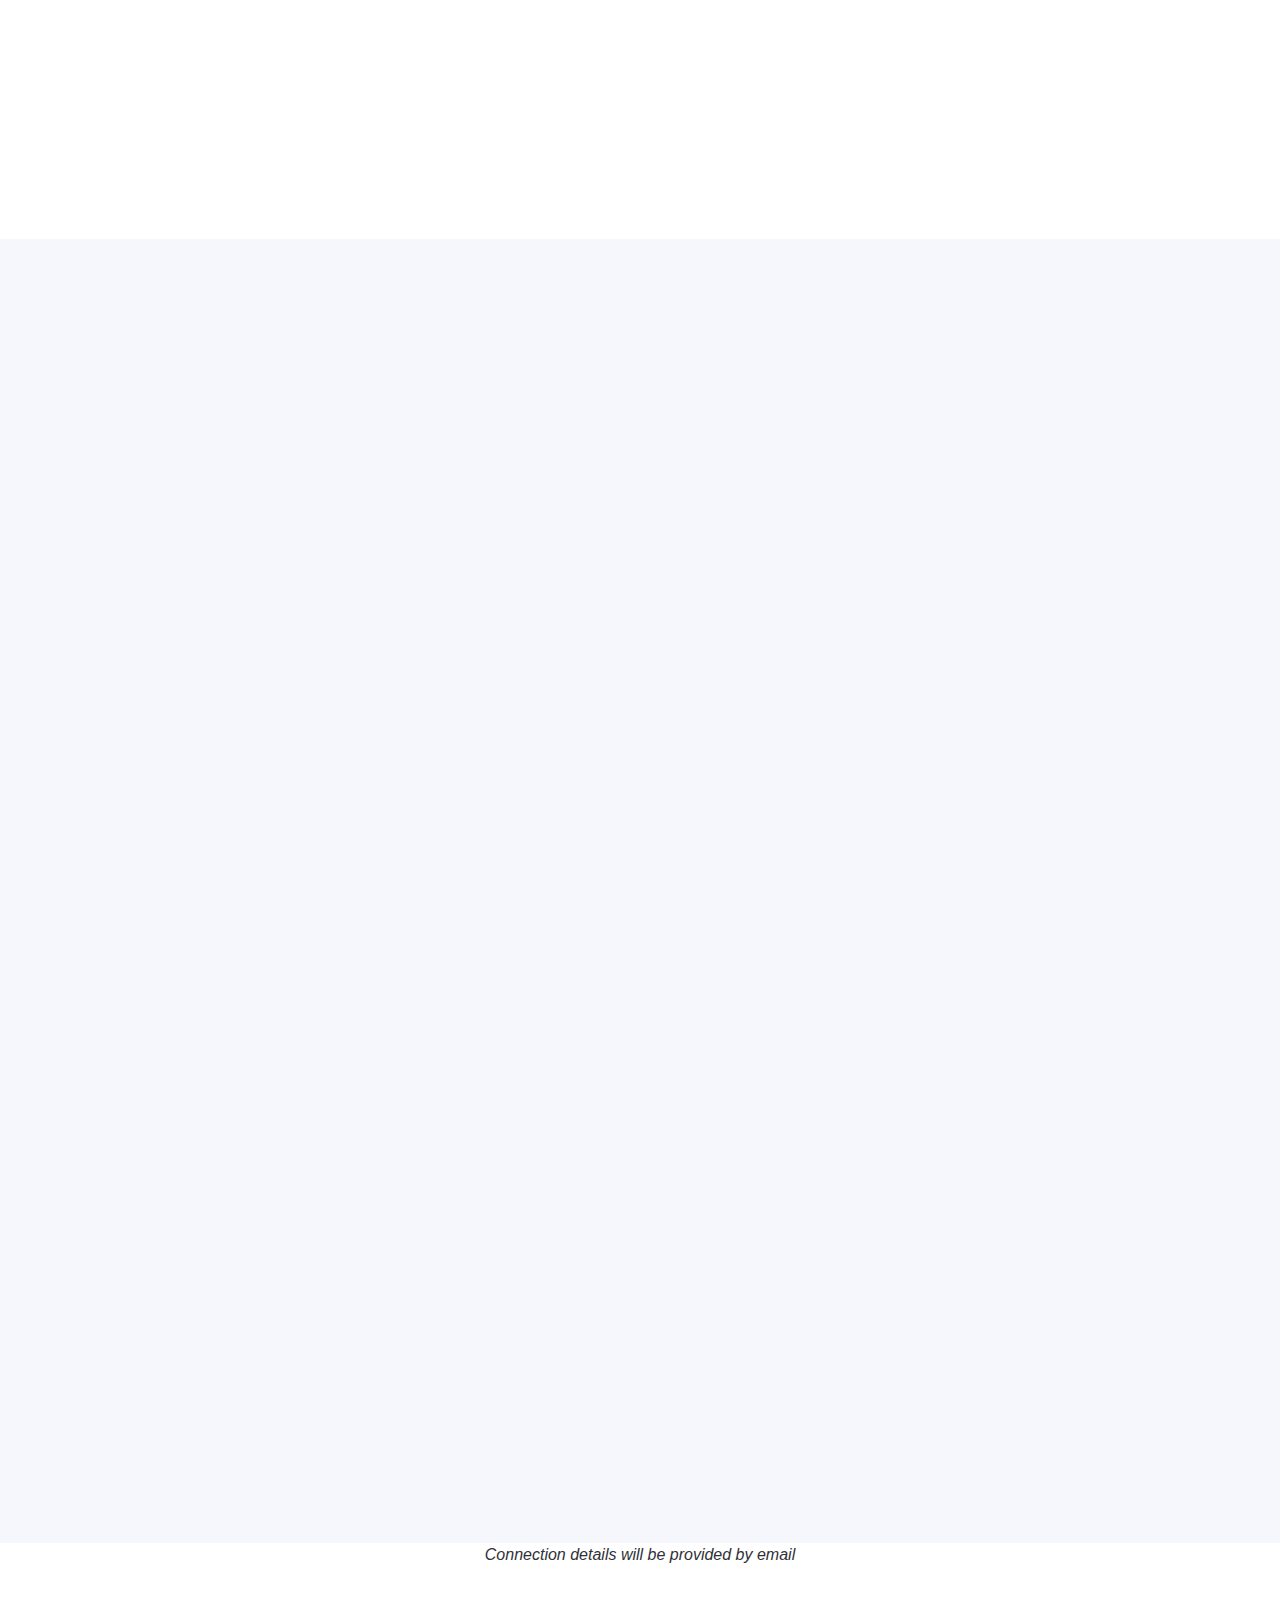
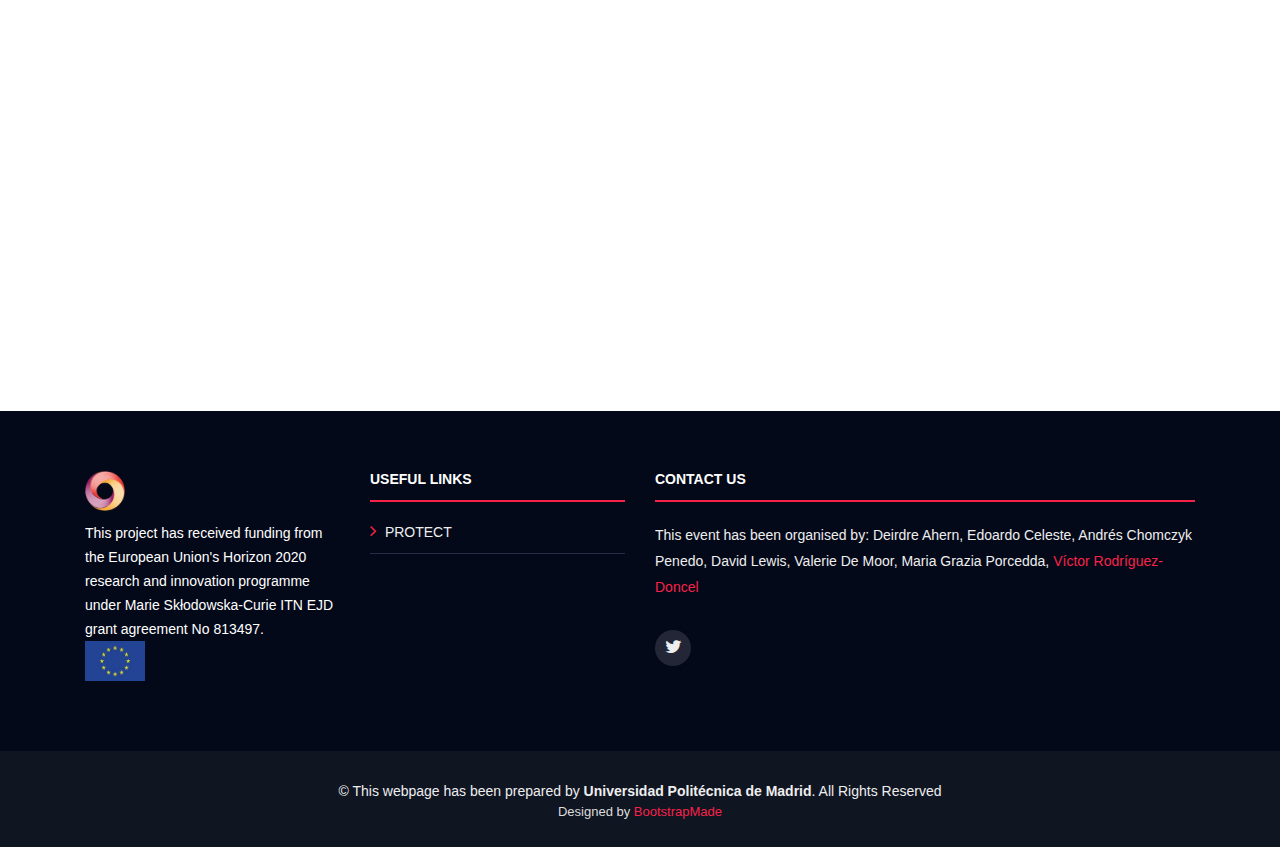
==== commit 9236fa1a: "adf" ====
--- a/index.html
+++ b/index.html
@@ -173,10 +173,10 @@
   <li>Deirdre Ahern</li>
   <li>Edoardo Celeste</li>
   <li>Andrés Chomczyk Penedo</li>
-  <li>David Lewis</li>
   <li>Valerie De Moor</li>
   <li>Maria Grazia Porcedda</li>
-  <li><a href="http://cosasbuenas.es">Víctor Rodríguez-Doncel</a></li>
+  <li>David Lewis</li>
+  <li>Víctor Rodríguez-Doncel</li>
 </ul>
 
 <h4>Technologies, Law and Society Research Group</h4>
@@ -185,7 +185,7 @@
 <h4>PROTECT PhD Training Network</h4>
 We are a unique multidisciplinary, cross academic-industry and international European Training Network (ETN), funded under the EU’s Marie Skłodowska-Curie Actions to train a new generation of Early Stage Researchers (ESRs) as PhD graduates.  The network investigates methods to protect of rights and interests of individuals impacted by the continuous large-scale analysis of personal data, while still enabling the economy and society to benefit from rapid innovation in digital applications that use this data and thereby underpin the Digital Single Market. ESRs will receive training to enable them to integrate and apply arguments, analyses and tools from across the fields of law, technology ethics and knowledge engineering, so that they can excel in research and data science careers within digital services industry and public policy sectors too address problems of data protection, data ethics and data governance. The ESRs receive a strongly multidisciplinary training programme, bringing together world-class researcher in Data Protection Law, Technology Ethics and Knowledge Engineering.
 
-<h4>About the Law, Science, Technology and Society Research Group</h4>
+<h4>aw, Science, Technology and Society Research Group</h4>
 Since its creation in 2003, the interdisciplinary Research Group on Law, Science, Technology & Society (LSTS) has focused upon the articulations of law, science, technology, ethics and society, taking technological developments and their consequences as a starting point.  Although LSTS’s core expertise is legal, it also has a strong track record in legal theory, philosophy (of law, of sciences and of technology) and it notably engages in criminological (surveillance and security), science and society studies (STS). LSTS’s challenges include studying and (re)thinking the constitutive and legal framework of democracies in relation to contemporary scientific and technological developments that seem to confront individuals with irreversible decision-making processes with a major impact on their lives. LSTS nurtures a bottom-up interdisciplinary approach, whereby disciplinary scientific (legal, criminological, sociological, technological, etc.) practices and research meet, seek mutual interest and understanding, and build up articulations that remain respectful of the different constraints of the disciplines involved, their own way of constructing questions and issues and their mutual impacts.
 
 
--- a/files/style.css
+++ b/files/style.css
@@ -655,7 +655,7 @@
 --------------------------------------------------------------*/
 
 #about {
-  background: url("../img/about-bg.jpg");
+  background: url("about-bg.jpg");
   background-size: cover;
   overflow: hidden;
   position: relative;
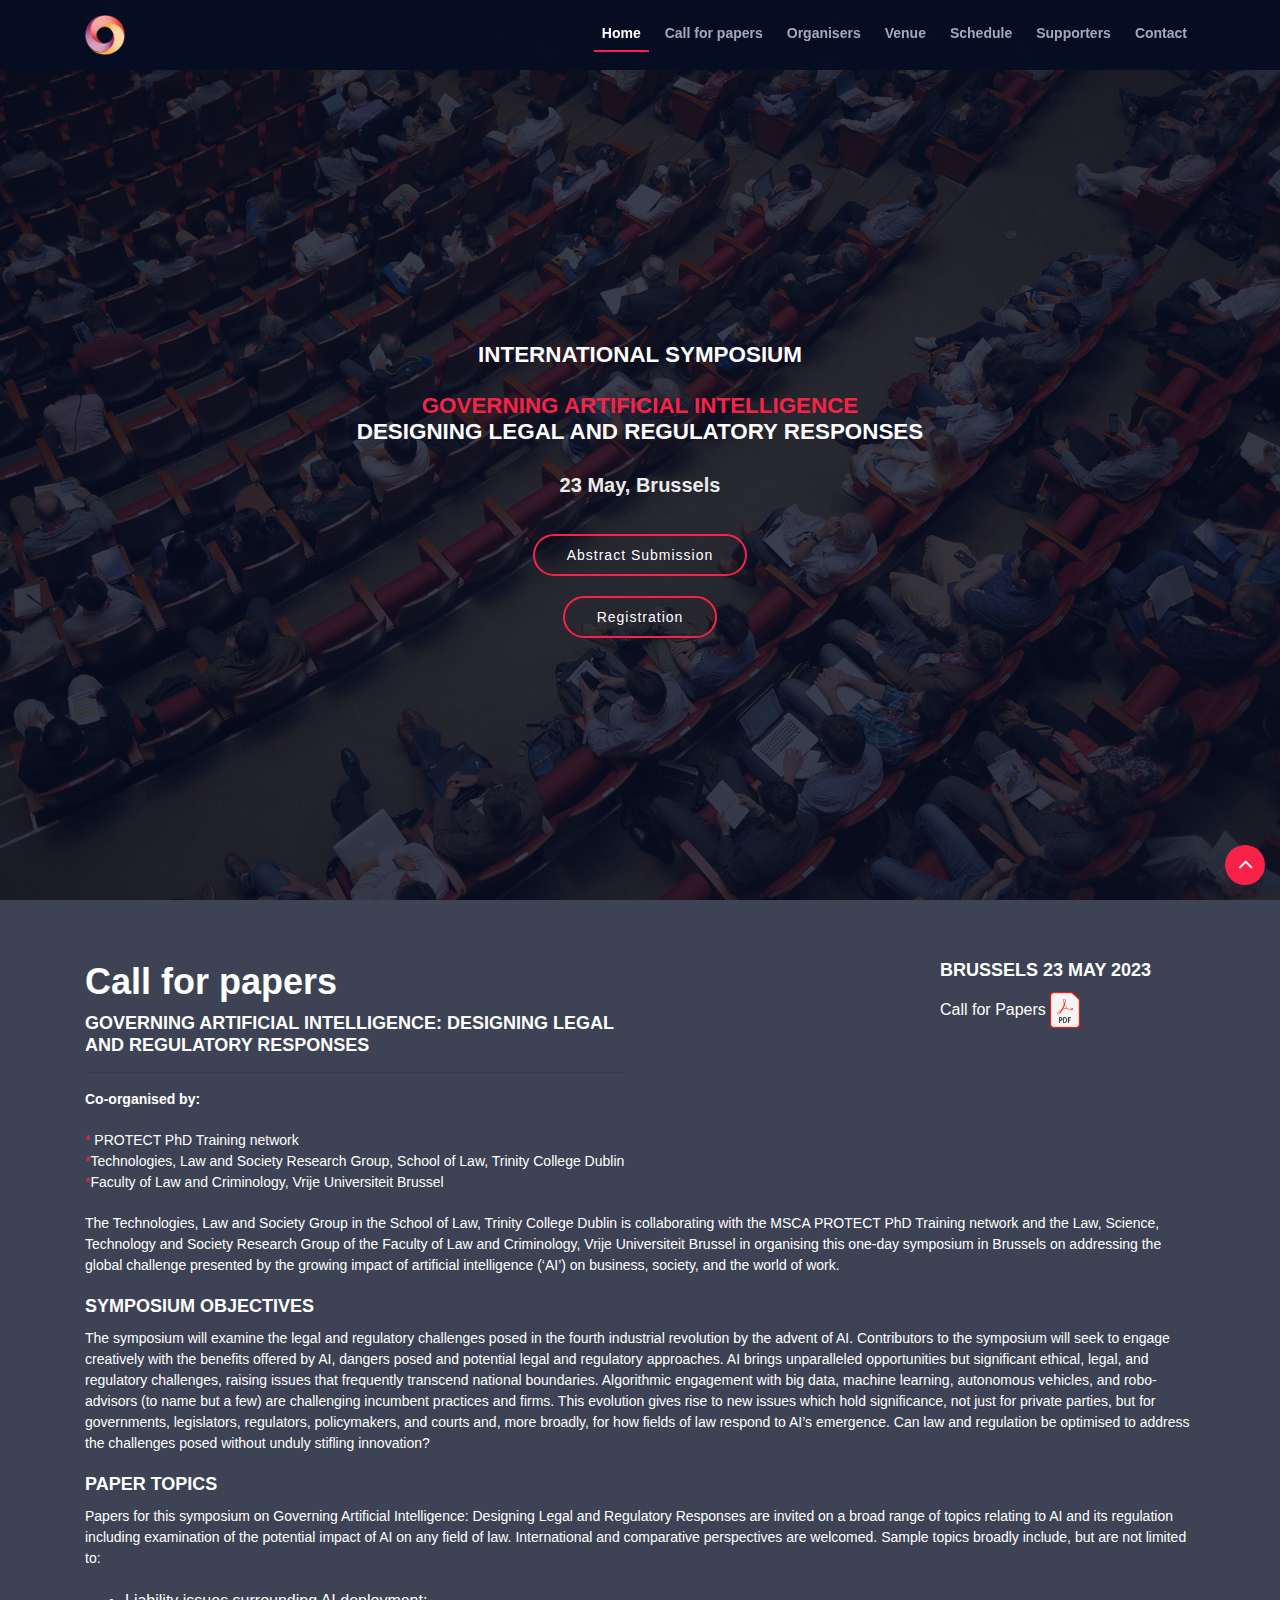
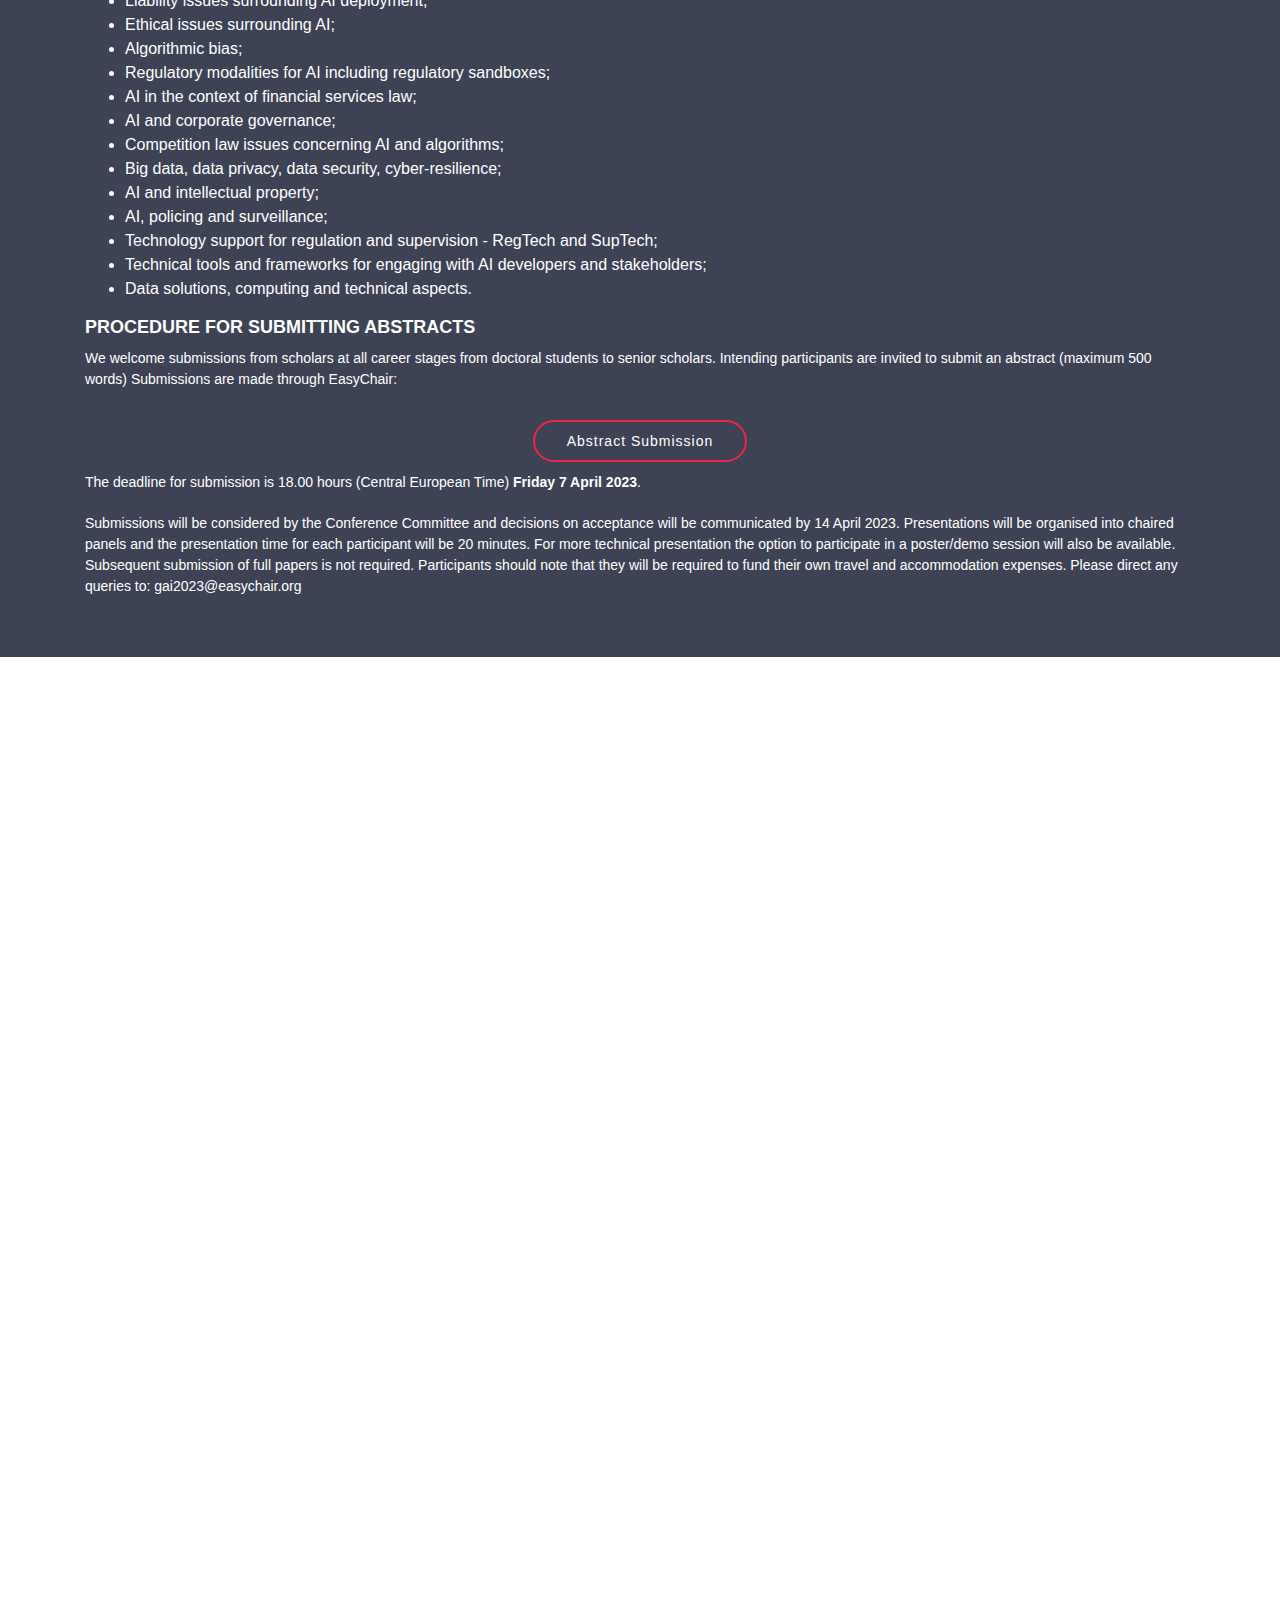
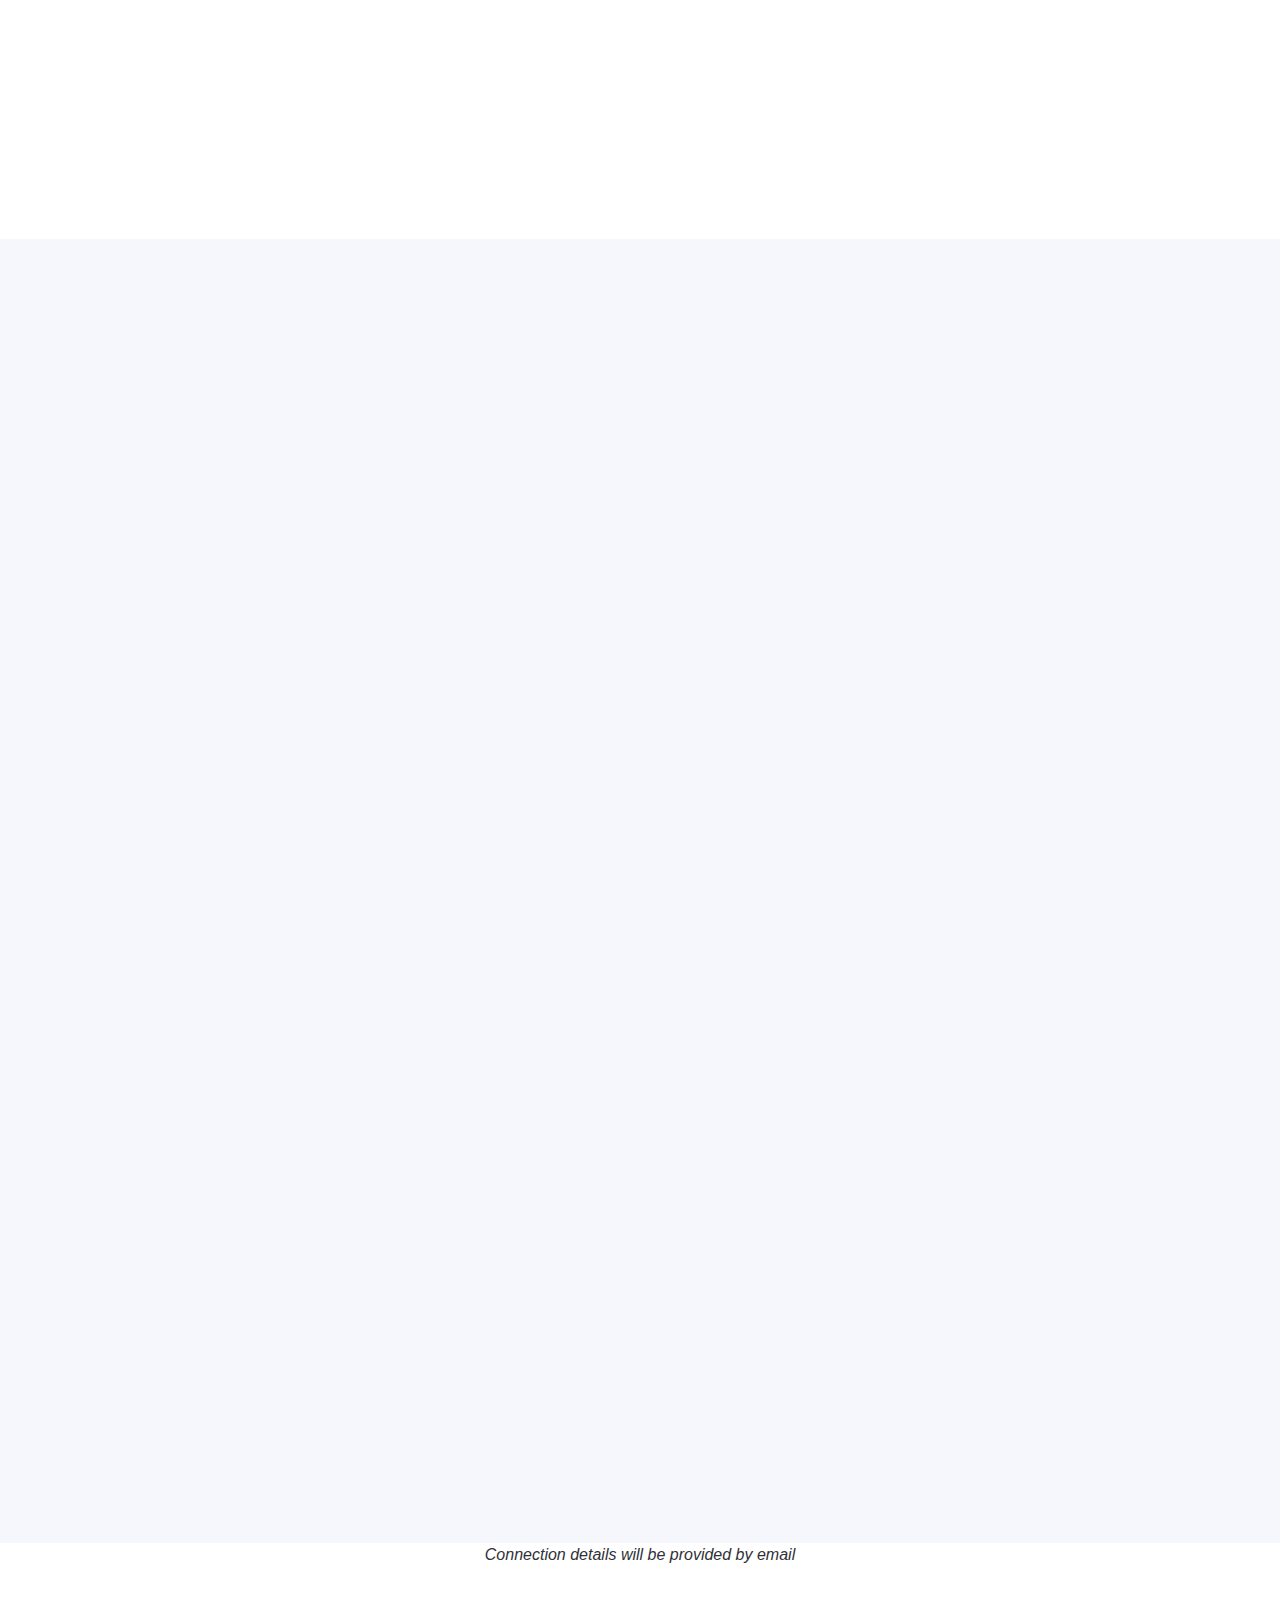
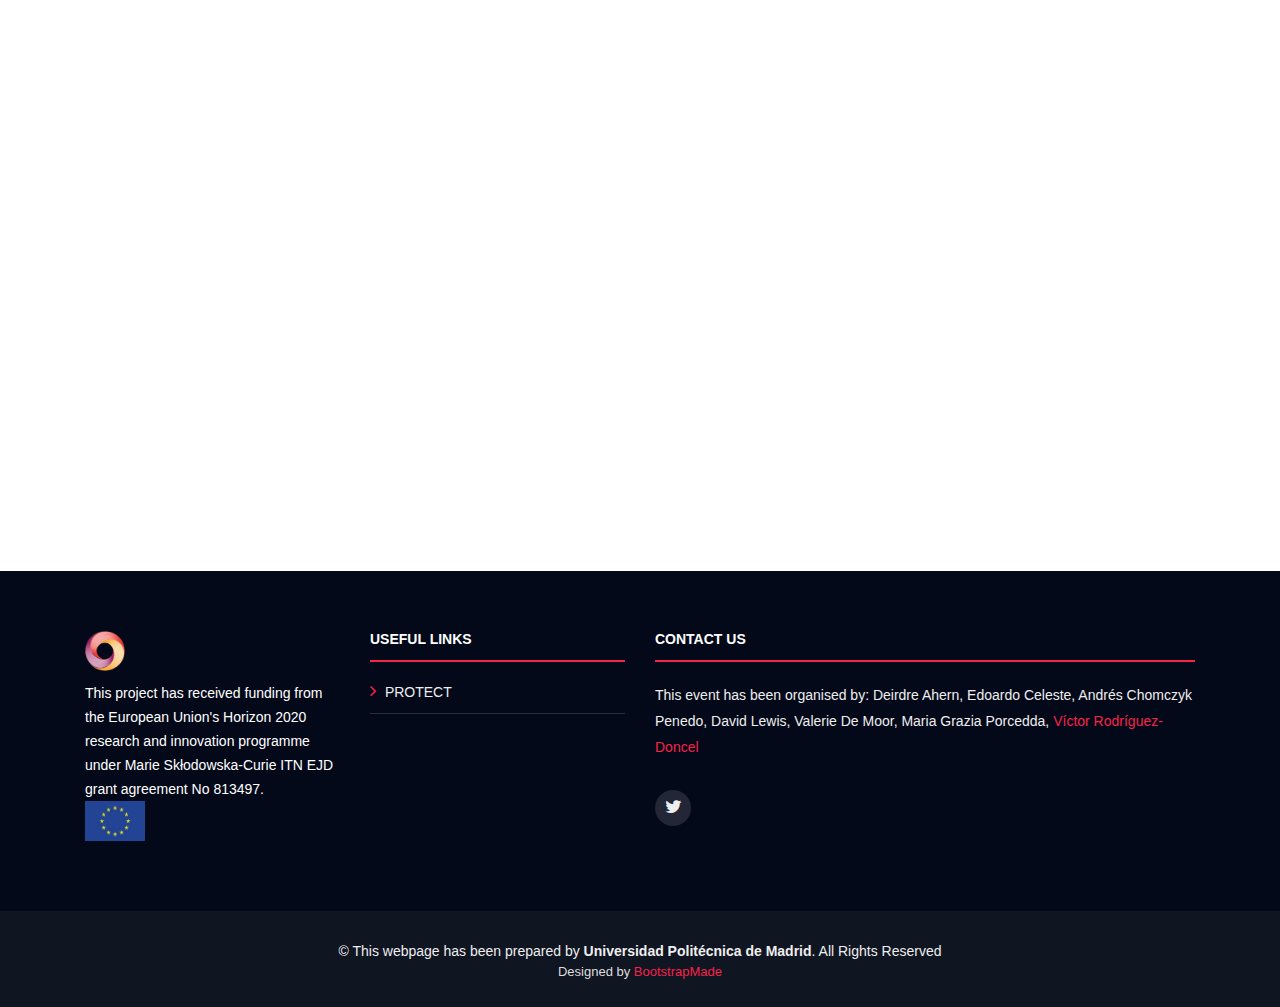
==== commit 2f1cfb30: "asdf" ====
--- a/index.html
+++ b/index.html
@@ -745,12 +745,12 @@
               <a href="https://tcd.ie/"><img src="./files/tcd.png" class="img-fluid" alt=""></a>
             </div>
           </div>
-          <!--
+          <
           <div class="col-lg-3 col-md-4 col-xs-6">
             <div class="supporter-logo">
-              <img src="./files/helical.png" class="img-fluid" alt="">
-            </div>
-          </div> -->
+              <a href="https://oeg.fi.upm.es/"><img src="./files/oeg.png" class="img-fluid" alt=""></a>
+            </div>
+          </div> 
           
         </div>
 
